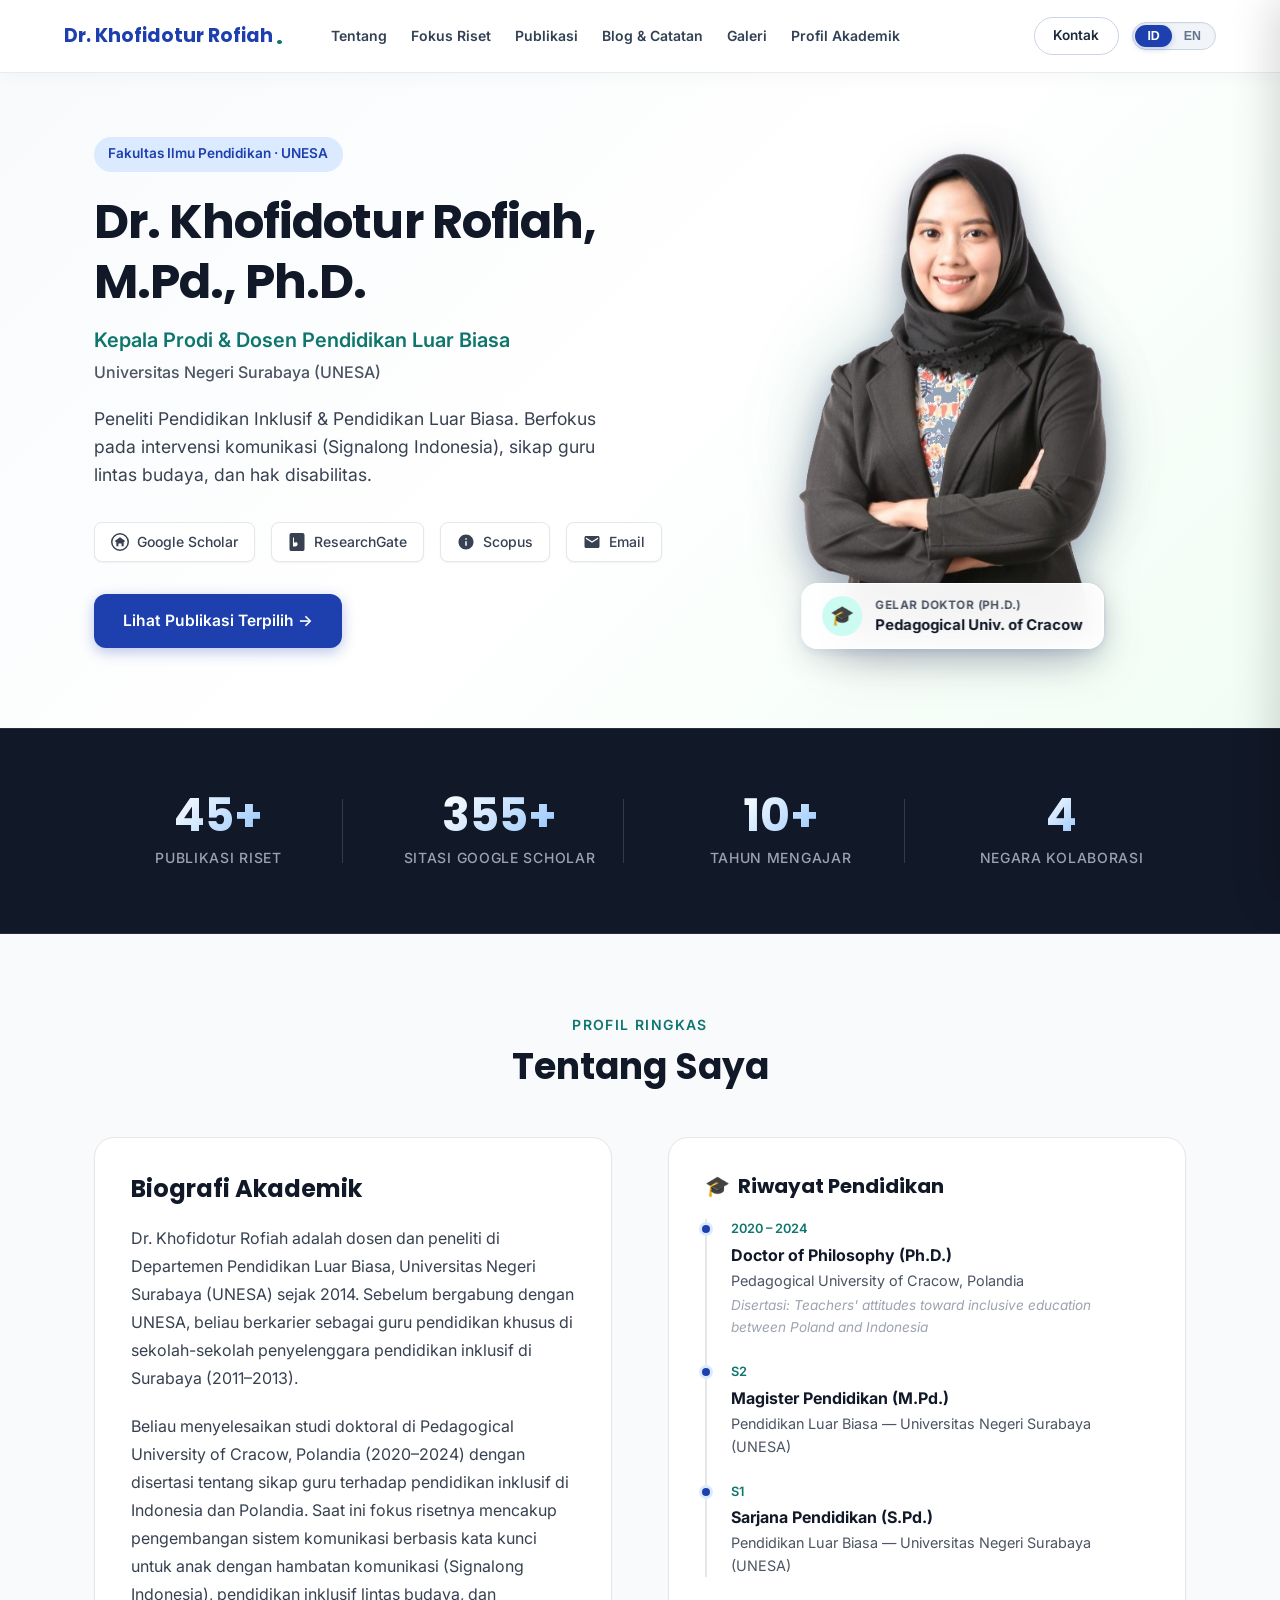
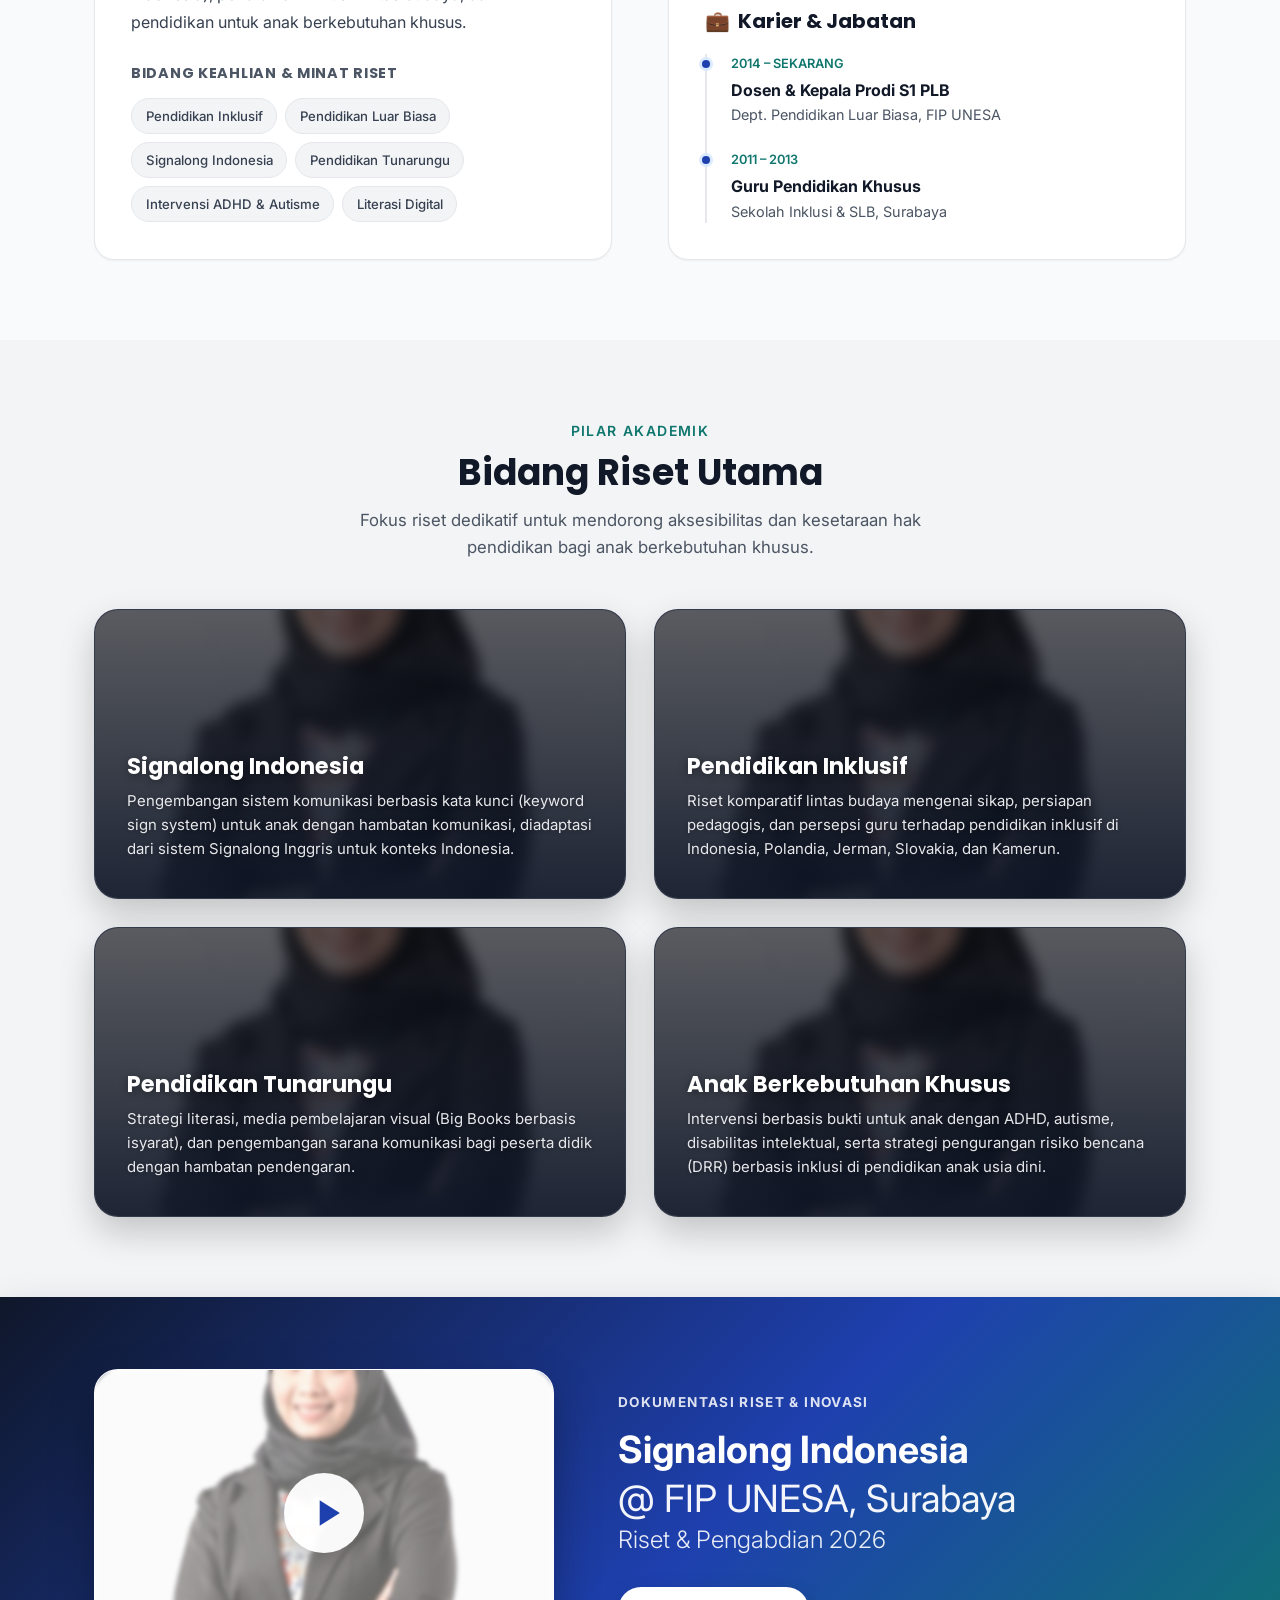
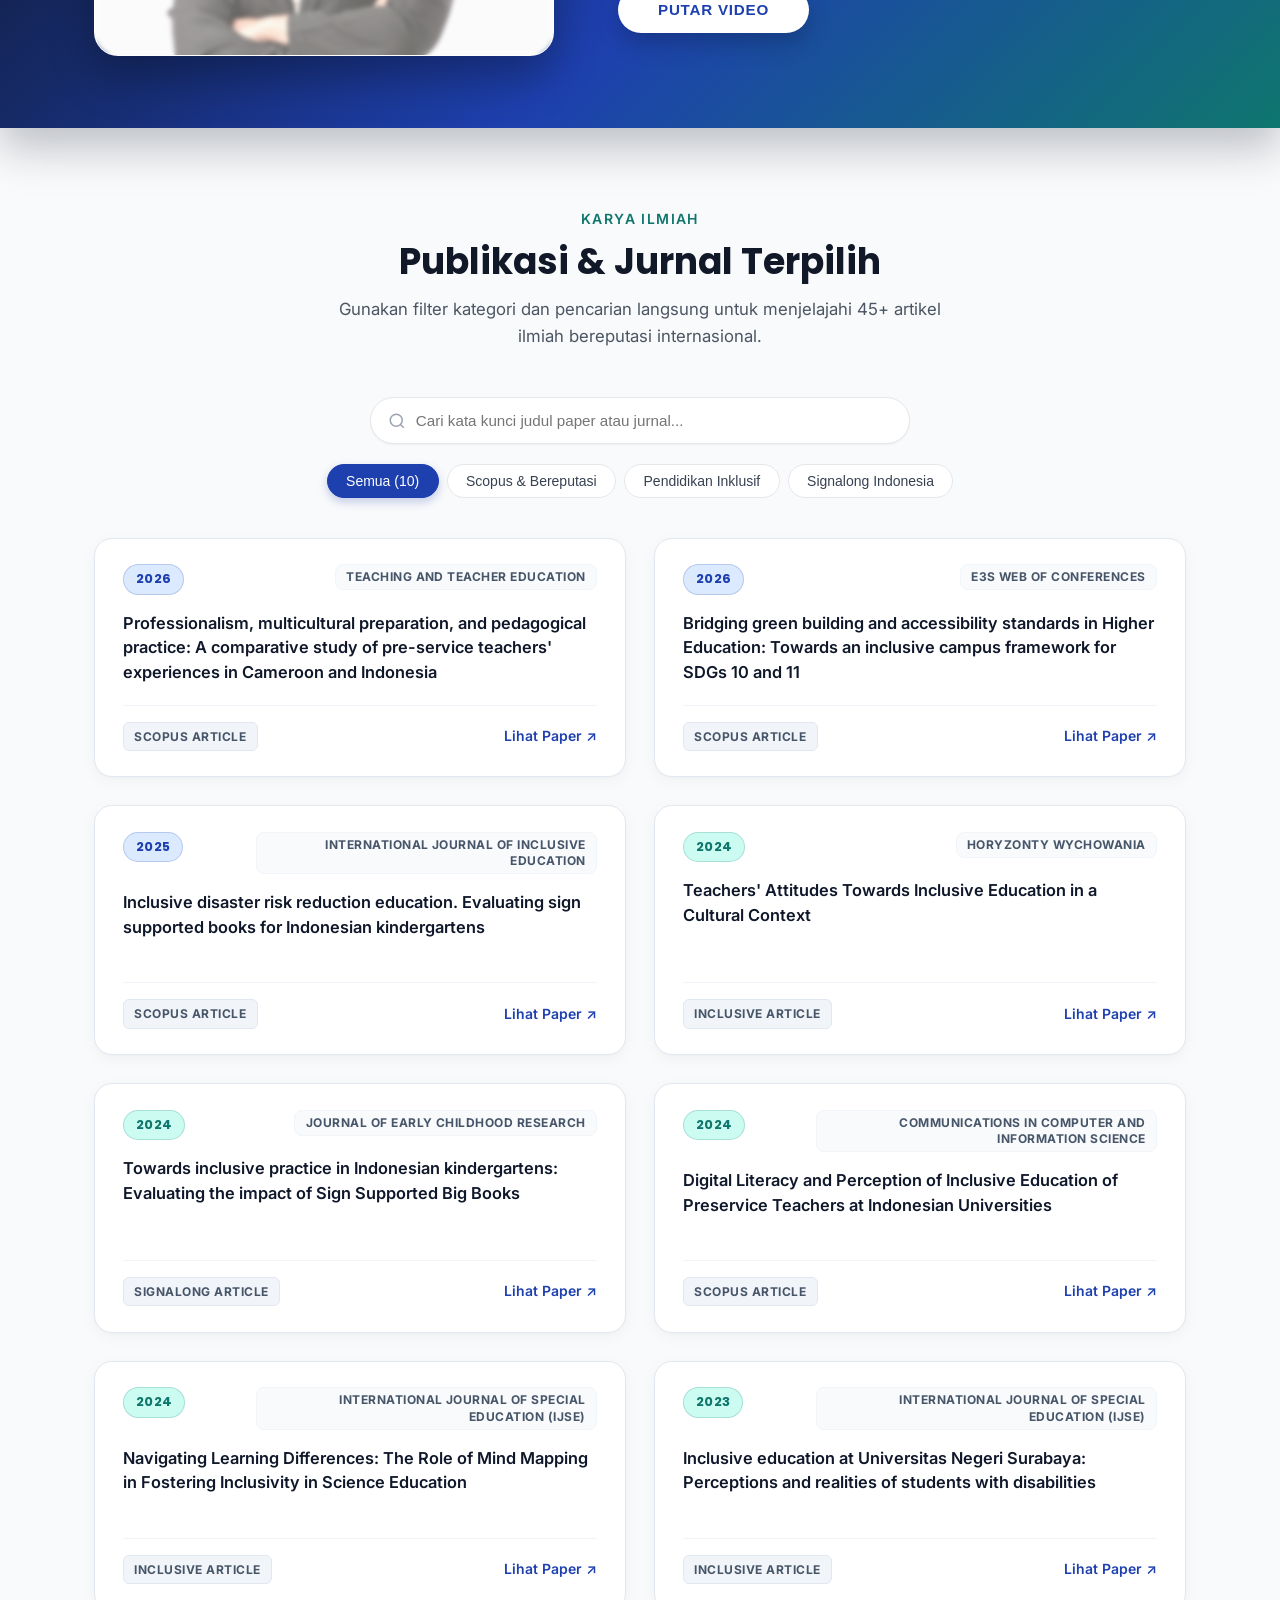
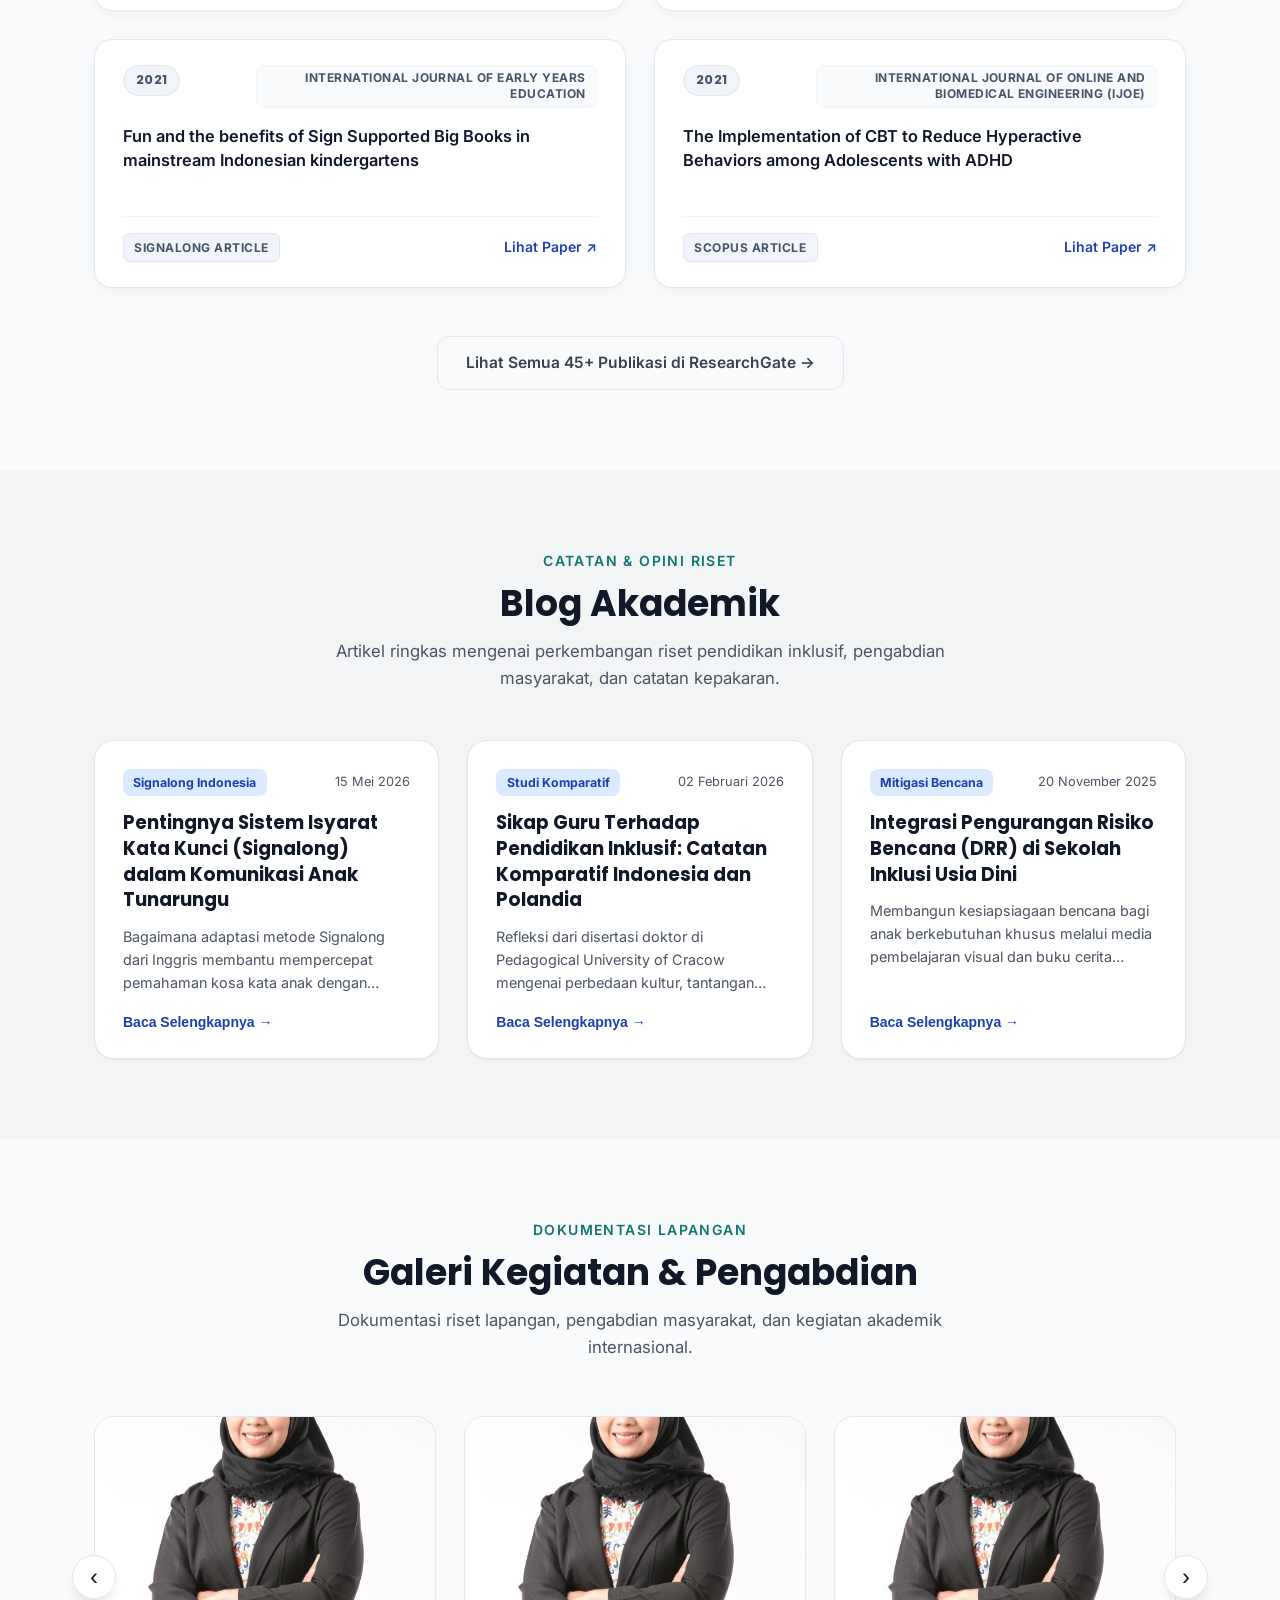
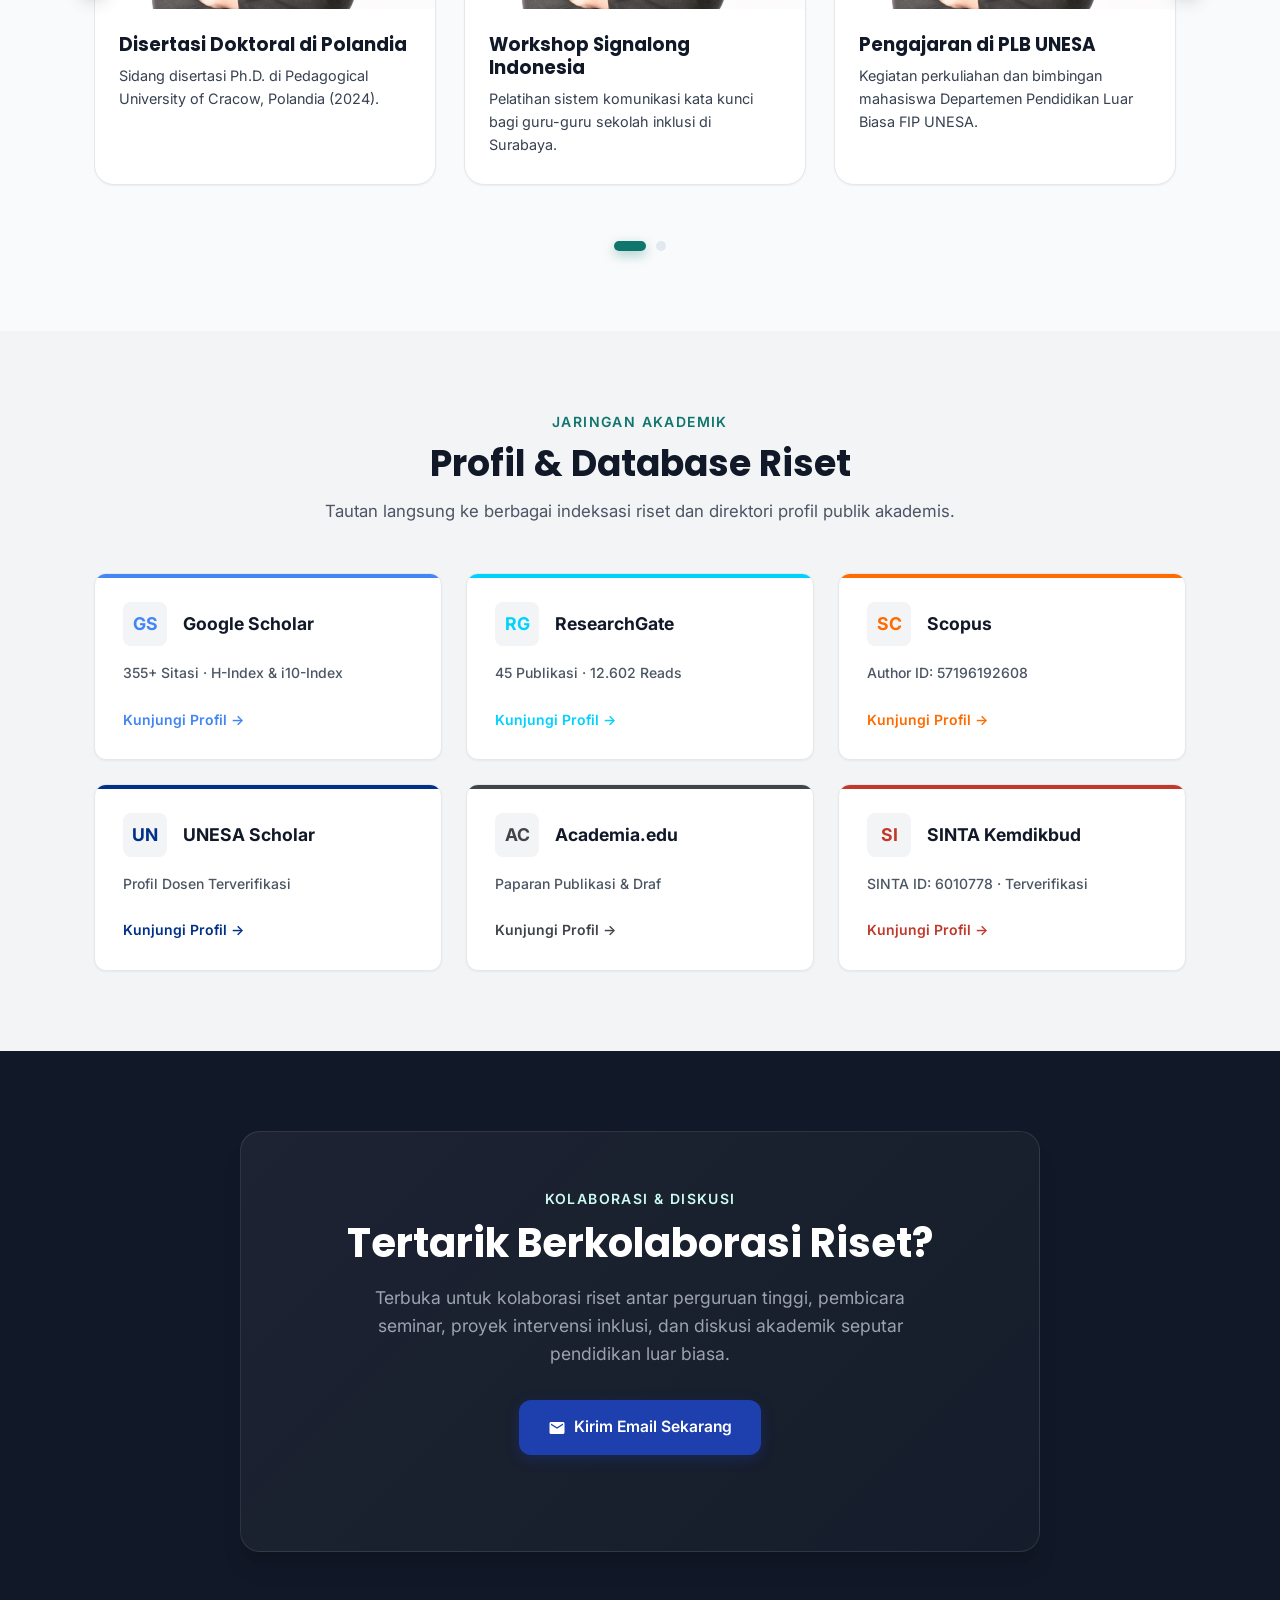
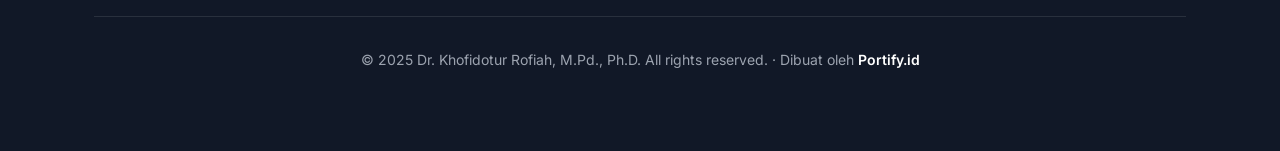
==== index.html @ f5731783 "feat: complete academic portfolio with PIN-protected Admin CMS, XSS security hardening, bilingual en" ====
<!DOCTYPE html>
<html lang="id">
<head>
  <meta charset="UTF-8">
  <meta name="viewport" content="width=device-width, initial-scale=1.0">
  
  <!-- Primary Meta Tags -->
  <title>Khofidotur Rofiah, M.Pd., Ph.D. | Dosen PLB UNESA | Peneliti Pendidikan Inklusif</title>
  <meta name="title" content="Khofidotur Rofiah, M.Pd., Ph.D. | Dosen PLB UNESA | Peneliti Pendidikan Inklusif">
  <meta name="description" content="Portofolio akademik Dr. Khofidotur Rofiah, dosen Pendidikan Luar Biasa Universitas Negeri Surabaya. Peneliti pendidikan inklusif, Signalong Indonesia, dan pendidikan tunarungu. 45 publikasi internasional, 355+ sitasi.">
  <meta name="keywords" content="Khofidotur Rofiah, PLB UNESA, pendidikan inklusif, Signalong Indonesia, tunarungu, special education Indonesia, UNESA, FIP">
  <meta name="author" content="Khofidotur Rofiah">
  <meta name="robots" content="index, follow">

  <!-- Open Graph / Facebook / LinkedIn -->
  <meta property="og:type" content="profile">
  <meta property="og:title" content="Dr. Khofidotur Rofiah — Peneliti Pendidikan Inklusif UNESA">
  <meta property="og:description" content="45 publikasi internasional, 355+ sitasi. Dosen PLB FIP Universitas Negeri Surabaya.">
  <meta property="og:image" content="assets/foto-profil-nobg.png">

  <!-- Canonical URL -->
  <link rel="canonical" href="https://khofidotur-rofiah.vercel.app">

  <!-- Google Search Console Verification -->
  <meta name="google-site-verification" content="VERIFICATION_CODE_SEARCH_CONSOLE" />

  <!-- Google Analytics (GA4) — Isi Measurement ID GA4 Anda di sini saat deploy -->
  <!-- <script async src="https://www.googletagmanager.com/gtag/js?id=G-XXXXXXXXXX"></script> -->

  <!-- Schema.org Structured Data (JSON-LD) - Paket Pro SEO -->
  <script type="application/ld+json">
  {
    "@context": "https://schema.org",
    "@type": "Person",
    "name": "Dr. Khofidotur Rofiah, M.Pd., Ph.D.",
    "jobTitle": "Kepala Program Studi & Dosen Pendidikan Luar Biasa",
    "worksFor": {
      "@type": "EducationalOrganization",
      "name": "Universitas Negeri Surabaya",
      "alternateName": "UNESA"
    },
    "almaMater": [
      {
        "@type": "EducationalOrganization",
        "name": "Pedagogical University of Cracow"
      },
      {
        "@type": "EducationalOrganization",
        "name": "Universitas Negeri Surabaya"
      }
    ],
    "sameAs": [
      "https://scholar.google.com/citations?user=hOzHm2EAAAAJ",
      "https://www.researchgate.net/profile/Khofidotur-Rofiah",
      "https://www.scopus.com/authid/detail.uri?authorId=57196192608"
    ]
  }
  </script>

  <!-- Google Fonts (Poppins for Headings, Inter for Body) -->
  <link rel="preconnect" href="https://fonts.googleapis.com">
  <link rel="preconnect" href="https://fonts.gstatic.com" crossorigin>
  <link href="https://fonts.googleapis.com/css2?family=Inter:wght@400;500;600;700&family=Poppins:wght@600;700;800&display=swap" rel="stylesheet">

  <!-- Main Stylesheet -->
  <link rel="stylesheet" href="style.css?v=3">
</head>
<body>

  <!-- Navigation Bar -->

  <header class="header-nav">
    <div class="container nav-container">
      <a href="#hero" class="nav-logo">
        Dr. Khofidotur Rofiah <span>.</span>
      </a>
      <ul class="nav-menu">
        <li><a href="#about" class="nav-link" data-i18n="nav_about">Tentang</a></li>
        <li><a href="#research" class="nav-link" data-i18n="nav_research">Fokus Riset</a></li>
        <li><a href="#publications" class="nav-link" data-i18n="nav_pubs">Publikasi</a></li>
        <li><a href="#blog" class="nav-link" data-i18n="nav_blog">Blog &amp; Catatan</a></li>
        <li><a href="#gallery" class="nav-link" data-i18n="nav_gallery">Galeri</a></li>
        <li><a href="#profiles" class="nav-link" data-i18n="nav_profiles">Profil Akademik</a></li>
      </ul>
      <div class="nav-right-actions">
        <a href="#contact" class="btn btn-outline nav-contact-btn" data-i18n="nav_contact">Kontak</a>
        <div class="lang-switcher-pill">
          <button class="lang-btn active" data-lang="id">ID</button>
          <button class="lang-btn" data-lang="en">EN</button>
        </div>
        <!-- Hamburger Menu Button (Mobile Only) -->
        <button id="hamburger-btn" class="hamburger-btn" aria-label="Buka Menu" aria-expanded="false">
          <span></span>
          <span></span>
          <span></span>
        </button>
      </div>
    </div>
  </header>

  <!-- Mobile Drawer Overlay -->
  <div id="mobile-overlay" class="mobile-overlay"></div>

  <!-- Mobile Navigation Drawer -->
  <nav id="mobile-drawer" class="mobile-drawer" aria-hidden="true">
    <div class="drawer-header">
      <span class="drawer-logo">Dr. Khofidotur Rofiah <span>.</span></span>
      <button id="drawer-close" class="drawer-close" aria-label="Tutup Menu">✕</button>
    </div>
    <div class="lang-switcher-pill" style="margin: 0 1.5rem 1.5rem;">
      <button class="lang-btn active" data-lang="id">ID</button>
      <button class="lang-btn" data-lang="en">EN</button>
    </div>
    <ul class="drawer-nav">
      <li><a href="#about" class="drawer-link" data-i18n="nav_about">Tentang</a></li>
      <li><a href="#research" class="drawer-link" data-i18n="nav_research">Fokus Riset</a></li>
      <li><a href="#publications" class="drawer-link" data-i18n="nav_pubs">Publikasi</a></li>
      <li><a href="#blog" class="drawer-link" data-i18n="nav_blog">Blog &amp; Catatan</a></li>
      <li><a href="#gallery" class="drawer-link" data-i18n="nav_gallery">Galeri</a></li>
      <li><a href="#profiles" class="drawer-link" data-i18n="nav_profiles">Profil Akademik</a></li>
      <li><a href="#contact" class="drawer-link drawer-contact" data-i18n="nav_contact">Kontak</a></li>
    </ul>
  </nav>

  <!-- Hero Section -->
  <section id="hero" class="hero-section">
    <div class="container">
      <div class="hero-grid">
        <div class="hero-content">
          <div class="hero-badge" data-i18n="hero_badge">
            <svg width="14" height="14" viewBox="0 0 24 24" fill="none" stroke="currentColor" stroke-width="2"><path d="M22 10v6M2 10l10-5 10 5-10 5z"/><path d="M6 12v5c3 3 9 3 12 0v-5"/></svg>
            Fakultas Ilmu Pendidikan · UNESA
          </div>
          <h1 class="hero-title">Khofidotur Rofiah, M.Pd., Ph.D.</h1>
          <p class="hero-subtitle" data-i18n="hero_subtitle">Kepala Prodi &amp; Dosen Pendidikan Luar Biasa</p>
          <p class="hero-institution">Universitas Negeri Surabaya (UNESA)</p>
          <p class="hero-tagline" data-i18n="hero_tagline">
            Peneliti Pendidikan Inklusif &amp; Pendidikan Luar Biasa. Berfokus pada intervensi komunikasi (Signalong Indonesia), sikap guru lintas budaya, dan hak disabilitas.
          </p>

          <div class="hero-socials">
            <a href="https://scholar.google.com/citations?user=hOzHm2EAAAAJ" target="_blank" rel="noopener noreferrer" class="social-btn" title="Google Scholar">
              <svg viewBox="0 0 24 24"><path d="M12 24a12 12 0 1 1 12-12 12.013 12.013 0 0 1-12 12zm0-22a10 10 0 1 0 10 10A10.011 10.011 0 0 0 12 2z"/><path d="M12 5.5l7 5.25-2.1 1.575V17.5h-2.8v-3.5H9.9v3.5H7.1v-5.175L5 10.75z"/></svg>
              Google Scholar
            </a>
            <a href="https://www.researchgate.net/profile/Khofidotur-Rofiah" target="_blank" rel="noopener noreferrer" class="social-btn" title="ResearchGate">
              <svg viewBox="0 0 24 24"><path d="M19.54 0c1.356 0 2.46 1.104 2.46 2.472v19.056c0 1.368-1.104 2.472-2.46 2.472H4.46C3.104 24 2 22.896 2 21.528V2.472C2 1.104 3.104 0 4.46 0h15.08zM9.543 6.026h-2.9v11.948h2.9c1.943 0 3.324-1.282 3.324-3.18 0-1.898-1.38-3.18-3.324-3.18H7.957V6.026zm0 4.148c.677 0 1.157.48 1.157 1.258 0 .778-.48 1.258-1.157 1.258H7.957v-2.516h1.586z"/></svg>
              ResearchGate
            </a>
            <a href="https://www.scopus.com/authid/detail.uri?authorId=57196192608" target="_blank" rel="noopener noreferrer" class="social-btn" title="Scopus ID">
              <svg viewBox="0 0 24 24"><path d="M12 2C6.48 2 2 6.48 2 12s4.48 10 10 10 10-4.48 10-10S17.52 2 12 2zm1 15h-2v-6h2v6zm0-8h-2V7h2v2z"/></svg>
              Scopus
            </a>
            <a href="mailto:khofidoturrofiah@unesa.ac.id" class="social-btn" title="Email Kontak">
              <svg viewBox="0 0 24 24"><path d="M20 4H4c-1.1 0-1.99.9-1.99 2L2 18c0 1.1.9 2 2 2h16c1.1 0 2-.9 2-2V6c0-1.1-.9-2-2-2zm0 4l-8 5-8-5V6l8 5 8-5v2z"/></svg>
              Email
            </a>
          </div>

          <a href="#publications" class="btn btn-primary" data-i18n="hero_btn_pub">
            Lihat Publikasi Terpilih →
          </a>
        </div>

        <div class="hero-image-wrapper">
          <div class="hero-image-card">
            <img src="assets/foto-profil-nobg.png?v=3" alt="Foto Dr. Khofidotur Rofiah" onerror="this.onerror=null; this.src='assets/foto-profil.jpg';">
            <div class="avatar-fallback" style="display: none;">
              KR
              <span>Dr. Khofidotur Rofiah</span>
            </div>
          </div>
          
          <div class="hero-doctor-badge">
            <div class="doctor-badge-icon">🎓</div>
            <div class="doctor-badge-text">
              <p>Gelar Doktor (Ph.D.)</p>
              <h4>Pedagogical Univ. of Cracow</h4>
            </div>
          </div>
        </div>
      </div>
    </div>
  </section>

  <!-- Stats Section (Dark Theme with Animated Count-Up Counter) -->
  <section id="stats" class="stats-section">
    <div class="container">
      <div class="stats-grid">
        <div class="stat-item" data-count="45">
          <div class="stat-number" data-target="45+">0+</div>
          <div class="stat-label" data-i18n="stat_pubs">Publikasi Riset</div>
        </div>
        <div class="stat-item" data-count="355">
          <div class="stat-number" data-target="355+">0+</div>
          <div class="stat-label" data-i18n="stat_citations">Sitasi Google Scholar</div>
        </div>
        <div class="stat-item" data-count="10">
          <div class="stat-number" data-target="10+">0+</div>
          <div class="stat-label" data-i18n="stat_years">Tahun Mengajar</div>
        </div>
        <div class="stat-item" data-count="4">
          <div class="stat-number" data-target="4">0</div>
          <div class="stat-label" data-i18n="stat_countries">Negara Kolaborasi</div>
        </div>
      </div>
    </div>
  </section>

  <!-- About Section -->
  <section id="about" class="section-pad about-section">
    <div class="container">
      <div class="section-header">
        <span class="section-subtitle">Profil Ringkas</span>
        <h2 class="section-title">Tentang Saya</h2>
      </div>

      <div class="about-grid">
        <div class="bio-card">
          <h3>Biografi Akademik</h3>
          <p class="bio-text">
            Dr. Khofidotur Rofiah adalah dosen dan peneliti di Departemen Pendidikan Luar Biasa, Universitas Negeri Surabaya (UNESA) sejak 2014. Sebelum bergabung dengan UNESA, beliau berkarier sebagai guru pendidikan khusus di sekolah-sekolah penyelenggara pendidikan inklusif di Surabaya (2011–2013).
          </p>
          <p class="bio-text">
            Beliau menyelesaikan studi doktoral di Pedagogical University of Cracow, Polandia (2020–2024) dengan disertasi tentang sikap guru terhadap pendidikan inklusif di Indonesia dan Polandia. Saat ini fokus risetnya mencakup pengembangan sistem komunikasi berbasis kata kunci untuk anak dengan hambatan komunikasi (Signalong Indonesia), pendidikan inklusif lintas budaya, dan pendidikan untuk anak berkebutuhan khusus.
          </p>

          <h4 class="skills-heading">Bidang Keahlian &amp; Minat Riset</h4>
          <div class="skills-wrapper">
            <span class="skill-chip">Pendidikan Inklusif</span>
            <span class="skill-chip">Pendidikan Luar Biasa</span>
            <span class="skill-chip">Signalong Indonesia</span>
            <span class="skill-chip">Pendidikan Tunarungu</span>
            <span class="skill-chip">Intervensi ADHD &amp; Autisme</span>
            <span class="skill-chip">Literasi Digital</span>
          </div>
        </div>

        <div class="timeline-card">
          <!-- Riwayat Pendidikan -->
          <div class="timeline-group">
            <h3 class="timeline-group-title">
              <span>🎓</span> Riwayat Pendidikan
            </h3>
            <div class="timeline-list">
              <div class="timeline-item">
                <div class="timeline-period">2020 – 2024</div>
                <div class="timeline-degree">Doctor of Philosophy (Ph.D.)</div>
                <div class="timeline-institution">Pedagogical University of Cracow, Polandia</div>
                <div class="timeline-detail">Disertasi: Teachers' attitudes toward inclusive education between Poland and Indonesia</div>
              </div>
              <div class="timeline-item">
                <div class="timeline-period">S2</div>
                <div class="timeline-degree">Magister Pendidikan (M.Pd.)</div>
                <div class="timeline-institution">Pendidikan Luar Biasa — Universitas Negeri Surabaya (UNESA)</div>
              </div>
              <div class="timeline-item">
                <div class="timeline-period">S1</div>
                <div class="timeline-degree">Sarjana Pendidikan (S.Pd.)</div>
                <div class="timeline-institution">Pendidikan Luar Biasa — Universitas Negeri Surabaya (UNESA)</div>
              </div>
            </div>
          </div>

          <!-- Riwayat Karier -->
          <div class="timeline-group" style="margin-top: 2rem;">
            <h3 class="timeline-group-title">
              <span>💼</span> Karier &amp; Jabatan
            </h3>
            <div class="timeline-list">
              <div class="timeline-item">
                <div class="timeline-period">2014 – Sekarang</div>
                <div class="timeline-degree">Dosen &amp; Kepala Prodi S1 PLB</div>
                <div class="timeline-institution">Dept. Pendidikan Luar Biasa, FIP UNESA</div>
              </div>
              <div class="timeline-item">
                <div class="timeline-period">2011 – 2013</div>
                <div class="timeline-degree">Guru Pendidikan Khusus</div>
                <div class="timeline-institution">Sekolah Inklusi &amp; SLB, Surabaya</div>
              </div>
            </div>
          </div>

        </div>
      </div>
    </div>
  </section>

  <!-- Research Focus Section -->
  <section id="research" class="section-pad bg-light" style="background-color: var(--bg-alt);">
    <div class="container">
      <div class="section-header">
        <span class="section-subtitle" data-i18n="research_subtitle">Pilar Akademik</span>
        <h2 class="section-title" data-i18n="research_title">Bidang Riset Utama</h2>
        <p class="section-desc">Fokus riset dedikatif untuk mendorong aksesibilitas dan kesetaraan hak pendidikan bagi anak berkebutuhan khusus.</p>
      </div>

      <div class="research-grid" id="research-cards-container">
        <!-- Card 1 -->
        <div class="research-card">
          <img src="assets/foto-profil.jpg" alt="Signalong Indonesia" class="research-bg-img">
          <div class="research-bg-overlay"></div>
          <div class="research-card-content">
            <h3 class="research-title">Signalong Indonesia</h3>
            <p class="research-desc">
              Pengembangan sistem komunikasi berbasis kata kunci (keyword sign system) untuk anak dengan hambatan komunikasi, diadaptasi dari sistem Signalong Inggris untuk konteks Indonesia.
            </p>
          </div>
        </div>

        <!-- Card 2 -->
        <div class="research-card">
          <img src="assets/foto-profil.jpg" alt="Pendidikan Inklusif" class="research-bg-img">
          <div class="research-bg-overlay"></div>
          <div class="research-card-content">
            <h3 class="research-title">Pendidikan Inklusif</h3>
            <p class="research-desc">
              Riset komparatif lintas budaya mengenai sikap, persiapan pedagogis, dan persepsi guru terhadap pendidikan inklusif di Indonesia, Polandia, Jerman, Slovakia, dan Kamerun.
            </p>
          </div>
        </div>

        <!-- Card 3 -->
        <div class="research-card">
          <img src="assets/foto-profil.jpg" alt="Pendidikan Tunarungu" class="research-bg-img">
          <div class="research-bg-overlay"></div>
          <div class="research-card-content">
            <h3 class="research-title">Pendidikan Tunarungu</h3>
            <p class="research-desc">
              Strategi literasi, media pembelajaran visual (Big Books berbasis isyarat), dan pengembangan sarana komunikasi bagi peserta didik dengan hambatan pendengaran.
            </p>
          </div>
        </div>

        <!-- Card 4 -->
        <div class="research-card">
          <img src="assets/foto-profil.jpg" alt="Anak Berkebutuhan Khusus" class="research-bg-img">
          <div class="research-bg-overlay"></div>
          <div class="research-card-content">
            <h3 class="research-title">Anak Berkebutuhan Khusus</h3>
            <p class="research-desc">
              Intervensi berbasis bukti untuk anak dengan ADHD, autisme, disabilitas intelektual, serta strategi pengurangan risiko bencana (DRR) berbasis inklusi di pendidikan anak usia dini.
            </p>
          </div>
        </div>
      </div>
    </div>
  </section>

  <!-- Full-Page Flexible Video Showcase Section (Theme Matched) -->
  <section id="video-showcase" class="full-video-section">
    <div class="container full-video-container">
      <div class="full-video-grid">
        <!-- Left Video Thumbnail with Play Button -->
        <div class="full-video-thumb-box" id="video-play-trigger">
          <img src="assets/foto-profil.jpg" alt="Dokumentasi Signalong UNESA" class="full-thumb-img">
          <div class="full-thumb-overlay"></div>
          <div class="full-play-triangle">
            <svg width="44" height="44" viewBox="0 0 24 24" fill="#1e40af"><path d="M8 5v14l11-7z"/></svg>
          </div>
        </div>

        <!-- Right Content Text -->
        <div class="full-video-content">
          <p class="full-video-tag">DOKUMENTASI RISET &amp; INOVASI</p>
          <h2 class="full-video-title">
            Signalong Indonesia<br>
            <span>@ FIP UNESA, Surabaya</span><br>
            <small>Riset &amp; Pengabdian 2026</small>
          </h2>
          <button class="full-video-btn" id="video-btn-trigger">PUTAR VIDEO</button>
        </div>
      </div>
    </div>
  </section>

  <!-- Publications Section (Advanced Filter & Live Search - Paket Pro) -->
  <section id="publications" class="section-pad">
    <div class="container">
      <div class="section-header">
        <span class="section-subtitle">Karya Ilmiah</span>
        <h2 class="section-title">Publikasi &amp; Jurnal Terpilih</h2>
        <p class="section-desc">Gunakan filter kategori dan pencarian langsung untuk menjelajahi 45+ artikel ilmiah bereputasi internasional.</p>
      </div>

      <!-- Pro Feature: Live Search & Category Filter Pills -->
      <div class="pro-filter-container">
        <div class="search-box-wrapper">
          <svg width="18" height="18" viewBox="0 0 24 24" fill="none" stroke="currentColor" stroke-width="2"><circle cx="11" cy="11" r="8"/><path d="m21 21-4.35-4.35"/></svg>
          <input type="text" id="pub-search-input" class="search-input" placeholder="Cari kata kunci judul paper atau jurnal...">
        </div>

        <div class="filter-pills-wrapper">
          <button class="filter-btn active" data-filter="all">Semua (10)</button>
          <button class="filter-btn" data-filter="scopus">Scopus &amp; Bereputasi</button>
          <button class="filter-btn" data-filter="inclusive">Pendidikan Inklusif</button>
          <button class="filter-btn" data-filter="signalong">Signalong Indonesia</button>
        </div>
      </div>

      <!-- Publications Dynamic & Prerendered Grid Container -->
      <div id="publications-grid-container" class="publications-grid">
        <!-- Pub 1 -->
        <div class="paper-card" data-type="scopus" data-title="professionalism multicultural preparation teaching teacher education">
          <div>
            <div class="paper-meta">
              <span class="year-badge era-latest">2026</span>
              <span class="journal-name">Teaching and Teacher Education</span>
            </div>
            <h3 class="paper-title">Professionalism, multicultural preparation, and pedagogical practice: A comparative study of pre-service teachers' experiences in Cameroon and Indonesia</h3>
          </div>
          <div class="paper-footer">
            <span style="font-size: 0.8rem; color: var(--ink-3);">International Journal (Scopus)</span>
            <a href="https://www.researchgate.net/publication/408442632" target="_blank" rel="noopener noreferrer" class="paper-link">Lihat Paper ↗</a>
          </div>
        </div>

        <!-- Pub 2 -->
        <div class="paper-card" data-type="scopus" data-title="bridging green building accessibility standards higher education sdgs">
          <div>
            <div class="paper-meta">
              <span class="year-badge era-latest">2026</span>
              <span class="journal-name">E3S Web of Conferences</span>
            </div>
            <h3 class="paper-title">Bridging green building and accessibility standards in Higher Education: Towards an inclusive campus framework for SDGs 10 and 11</h3>
          </div>
          <div class="paper-footer">
            <span style="font-size: 0.8rem; color: var(--ink-3);">Conference Proceeding (Scopus)</span>
            <a href="https://www.researchgate.net/publication/401553915" target="_blank" rel="noopener noreferrer" class="paper-link">Lihat Paper ↗</a>
          </div>
        </div>

        <!-- Pub 3 -->
        <div class="paper-card" data-type="scopus" data-title="inclusive disaster risk reduction education sign supported books kindergartens">
          <div>
            <div class="paper-meta">
              <span class="year-badge era-latest">2025</span>
              <span class="journal-name">Int. Journal of Inclusive Education</span>
            </div>
            <h3 class="paper-title">Inclusive disaster risk reduction education. Evaluating sign supported books for Indonesian kindergartens</h3>
          </div>
          <div class="paper-footer">
            <span style="font-size: 0.8rem; color: var(--ink-3);">Disaster &amp; PAUD (Scopus)</span>
            <a href="https://www.researchgate.net/publication/395740885" target="_blank" rel="noopener noreferrer" class="paper-link">Lihat Paper ↗</a>
          </div>
        </div>

        <!-- Pub 4 -->
        <div class="paper-card" data-type="inclusive" data-title="teachers attitudes towards inclusive education cultural context">
          <div>
            <div class="paper-meta">
              <span class="year-badge era-mid">2024</span>
              <span class="journal-name">Horyzonty Wychowania</span>
            </div>
            <h3 class="paper-title">Teachers' Attitudes Towards Inclusive Education in a Cultural Context</h3>
          </div>
          <div class="paper-footer">
            <span style="font-size: 0.8rem; color: var(--ink-3);">Cross-Cultural Study</span>
            <a href="https://www.researchgate.net/publication/387596619" target="_blank" rel="noopener noreferrer" class="paper-link">Lihat Paper ↗</a>
          </div>
        </div>

        <!-- Pub 5 -->
        <div class="paper-card" data-type="signalong" data-title="towards inclusive practice indonesian kindergartens sign supported big books">
          <div>
            <div class="paper-meta">
              <span class="year-badge era-mid">2024</span>
              <span class="journal-name">Journal of Early Childhood Research</span>
            </div>
            <h3 class="paper-title">Towards inclusive practice in Indonesian kindergartens: Evaluating the impact of Sign Supported Big Books</h3>
          </div>
          <div class="paper-footer">
            <span style="font-size: 0.8rem; color: var(--ink-3);">Signalong &amp; PAUD</span>
            <a href="https://www.researchgate.net/publication/372945670" target="_blank" rel="noopener noreferrer" class="paper-link">Lihat Paper ↗</a>
          </div>
        </div>

        <!-- Pub 6 -->
        <div class="paper-card" data-type="scopus" data-title="digital literacy perception inclusive education preservice teachers">
          <div>
            <div class="paper-meta">
              <span class="year-badge era-mid">2024</span>
              <span class="journal-name">Comm. in Comp. &amp; Info. Sci.</span>
            </div>
            <h3 class="paper-title">Digital Literacy and Perception of Inclusive Education of Preservice Teachers at Indonesian Universities</h3>
          </div>
          <div class="paper-footer">
            <span style="font-size: 0.8rem; color: var(--ink-3);">Digital Literacy (Scopus)</span>
            <a href="https://www.researchgate.net/publication/381847299" target="_blank" rel="noopener noreferrer" class="paper-link">Lihat Paper ↗</a>
          </div>
        </div>

        <!-- Pub 7 -->
        <div class="paper-card" data-type="inclusive" data-title="navigating learning differences mind mapping inclusivity science education">
          <div>
            <div class="paper-meta">
              <span class="year-badge era-mid">2024</span>
              <span class="journal-name">IJSE</span>
            </div>
            <h3 class="paper-title">Navigating Learning Differences: The Role of Mind Mapping in Fostering Inclusivity in Science Education</h3>
          </div>
          <div class="paper-footer">
            <span style="font-size: 0.8rem; color: var(--ink-3);">Special Education</span>
            <a href="https://www.researchgate.net/publication/386441549" target="_blank" rel="noopener noreferrer" class="paper-link">Lihat Paper ↗</a>
          </div>
        </div>

        <!-- Pub 8 -->
        <div class="paper-card" data-type="inclusive" data-title="inclusive education universitas negeri surabaya perceptions realities disabilities">
          <div>
            <div class="paper-meta">
              <span class="year-badge era-mid">2023</span>
              <span class="journal-name">IJSE</span>
            </div>
            <h3 class="paper-title">Inclusive education at Universitas Negeri Surabaya: Perceptions and realities of students with disabilities</h3>
          </div>
          <div class="paper-footer">
            <span style="font-size: 0.8rem; color: var(--ink-3);">Inclusive Campus</span>
            <a href="https://www.researchgate.net/publication/375064291" target="_blank" rel="noopener noreferrer" class="paper-link">Lihat Paper ↗</a>
          </div>
        </div>

        <!-- Pub 9 -->
        <div class="paper-card" data-type="signalong" data-title="fun benefits sign supported big books mainstream indonesian kindergartens">
          <div>
            <div class="paper-meta">
              <span class="year-badge era-older">2021</span>
              <span class="journal-name">Int. J. of Early Years Education</span>
            </div>
            <h3 class="paper-title">Fun and the benefits of Sign Supported Big Books in mainstream Indonesian kindergartens</h3>
          </div>
          <div class="paper-footer">
            <span style="font-size: 0.8rem; color: var(--ink-3);">Signalong Indonesia</span>
            <a href="https://www.researchgate.net/publication/353458464" target="_blank" rel="noopener noreferrer" class="paper-link">Lihat Paper ↗</a>
          </div>
        </div>

        <!-- Pub 10 -->
        <div class="paper-card" data-type="scopus" data-title="cbt reduce hyperactive behaviors adolescents adhd">
          <div>
            <div class="paper-meta">
              <span class="year-badge era-older">2021</span>
              <span class="journal-name">iJOE</span>
            </div>
            <h3 class="paper-title">The Implementation of CBT to Reduce Hyperactive Behaviors among Adolescents with ADHD</h3>
          </div>
          <div class="paper-footer">
            <span style="font-size: 0.8rem; color: var(--ink-3);">ADHD &amp; Therapy (Scopus)</span>
            <a href="https://www.researchgate.net/publication/356638654" target="_blank" rel="noopener noreferrer" class="paper-link">Lihat Paper ↗</a>
          </div>
        </div>
      </div>

      <div class="pub-cta-wrapper">
        <a href="https://www.researchgate.net/profile/Khofidotur-Rofiah" target="_blank" rel="noopener noreferrer" class="btn btn-outline">
          Lihat Semua 45+ Publikasi di ResearchGate →
        </a>
      </div>
    </div>
  </section>

  <!-- Blog & Catatan Akademik Section (Fitur Paket Pro) -->
  <section id="blog" class="section-pad bg-light" style="background-color: var(--bg-alt);">
    <div class="container">
      <div class="section-header">
        <span class="section-subtitle">Catatan &amp; Opini Riset</span>
        <h2 class="section-title">Blog Akademik</h2>
        <p class="section-desc">Artikel ringkas mengenai perkembangan riset pendidikan inklusif, pengabdian masyarakat, dan catatan kepakaran.</p>
      </div>

      <div id="blog-grid-container" class="blog-grid">
        <!-- Blog 1 -->
        <article class="blog-card">
          <div>
            <div class="blog-meta">
              <span class="badge">Signalong Indonesia</span>
              <span>15 Mei 2026</span>
            </div>
            <h3 class="blog-title">Pentingnya Sistem Isyarat Kata Kunci (Signalong) dalam Komunikasi Anak Tunarungu</h3>
            <p class="blog-summary">Bagaimana adaptasi metode Signalong dari Inggris membantu mempercepat pemahaman kosa kata anak dengan hambatan pendengaran dan komunikasi di TK inklusi Indonesia.</p>
          </div>
          <button class="blog-read-btn" data-id="post-1">Baca Selengkapnya →</button>
        </article>

        <!-- Blog 2 -->
        <article class="blog-card">
          <div>
            <div class="blog-meta">
              <span class="badge">Studi Komparatif</span>
              <span>02 Februari 2026</span>
            </div>
            <h3 class="blog-title">Sikap Guru Terhadap Pendidikan Inklusif: Catatan Komparatif Indonesia dan Polandia</h3>
            <p class="blog-summary">Refleksi dari disertasi doktor di Pedagogical University of Cracow mengenai perbedaan kultur, tantangan pedagogis, dan kesiapan fasilitas pendukung inklusi.</p>
          </div>
          <button class="blog-read-btn" data-id="post-2">Baca Selengkapnya →</button>
        </article>

        <!-- Blog 3 -->
        <article class="blog-card">
          <div>
            <div class="blog-meta">
              <span class="badge">Mitigasi Bencana</span>
              <span>20 November 2025</span>
            </div>
            <h3 class="blog-title">Integrasi Pengurangan Risiko Bencana (DRR) di Sekolah Inklusi Usia Dini</h3>
            <p class="blog-summary">Membangun kesiapsiagaan bencana bagi anak berkebutuhan khusus melalui media pembelajaran visual dan buku cerita berbasis isyarat.</p>
          </div>
          <button class="blog-read-btn" data-id="post-3">Baca Selengkapnya →</button>
        </article>
      </div>
    </div>
  </section>

  <!-- Galeri & Pengabdian Section (Fitur Slider Landscape - Paket Pro) -->
  <section id="gallery" class="section-pad">
    <div class="container">
      <div class="section-header">
        <span class="section-subtitle" data-i18n="gallery_subtitle">Dokumentasi Lapangan</span>
        <h2 class="section-title" data-i18n="gallery_title">Galeri Kegiatan &amp; Pengabdian</h2>
        <p class="section-desc">Dokumentasi riset lapangan, pengabdian masyarakat, dan kegiatan akademik internasional.</p>
      </div>

      <div class="gallery-slider-wrapper">
        <button class="gallery-arrow prev-arrow" id="gal-prev" aria-label="Sebelumnya">&lsaquo;</button>
        
        <div id="gallery-grid-container" class="gallery-slider">
          <!-- Item 1 -->
          <div class="gallery-card">
            <div class="gallery-img-wrapper">
              <img src="assets/foto-profil.jpg" alt="Disertasi Doktoral" class="gallery-card-img">
            </div>
            <div class="gallery-card-body">
              <h4>Disertasi Doktoral di Polandia</h4>
              <p>Sidang disertasi Ph.D. di Pedagogical University of Cracow, Polandia (2024).</p>
            </div>
          </div>

          <!-- Item 2 -->
          <div class="gallery-card">
            <div class="gallery-img-wrapper">
              <img src="assets/foto-profil.jpg" alt="Workshop Signalong" class="gallery-card-img">
            </div>
            <div class="gallery-card-body">
              <h4>Workshop Signalong Indonesia</h4>
              <p>Pelatihan sistem komunikasi kata kunci bagi guru-guru sekolah inklusi di Surabaya.</p>
            </div>
          </div>

          <!-- Item 3 -->
          <div class="gallery-card">
            <div class="gallery-img-wrapper">
              <img src="assets/foto-profil.jpg" alt="Pengajaran UNESA" class="gallery-card-img">
            </div>
            <div class="gallery-card-body">
              <h4>Pengajaran di PLB UNESA</h4>
              <p>Kegiatan perkuliahan dan bimbingan mahasiswa Departemen Pendidikan Luar Biasa FIP UNESA.</p>
            </div>
          </div>

          <!-- Item 4 -->
          <div class="gallery-card">
            <div class="gallery-img-wrapper">
              <img src="assets/foto-profil.jpg" alt="Konferensi Riset" class="gallery-card-img">
            </div>
            <div class="gallery-card-body">
              <h4>Konferensi &amp; Seminar Riset</h4>
              <p>Presentasi makalah ilmiah dalam seminar internasional pendidikan luar biasa.</p>
            </div>
          </div>
        </div>

        <button class="gallery-arrow next-arrow" id="gal-next" aria-label="Berikutnya">&rsaquo;</button>
      </div>

      <!-- Animated Pagination Dots -->
      <div class="gallery-dots-container" id="gallery-dots"></div>
    </div>
  </section>

  <!-- Academic Profiles Section -->
  <section id="profiles" class="section-pad" style="background-color: var(--bg-alt);">
    <div class="container">
      <div class="section-header">
        <span class="section-subtitle">Jaringan Akademik</span>
        <h2 class="section-title">Profil &amp; Database Riset</h2>
        <p class="section-desc">Tautan langsung ke berbagai indeksasi riset dan direktori profil publik akademis.</p>
      </div>

      <div class="profiles-grid">
        <!-- Google Scholar -->
        <div class="profile-card" style="--platform-color: #4285F4;">
          <div>
            <div class="profile-header">
              <div class="profile-icon-box">GS</div>
              <h3 class="profile-name">Google Scholar</h3>
            </div>
            <p class="profile-stat">355+ Sitasi · H-Index &amp; i10-Index</p>
          </div>
          <a href="https://scholar.google.com/citations?user=hOzHm2EAAAAJ" target="_blank" rel="noopener noreferrer" class="profile-btn">Kunjungi Profil →</a>
        </div>

        <!-- ResearchGate -->
        <div class="profile-card" style="--platform-color: #00D2FF;">
          <div>
            <div class="profile-header">
              <div class="profile-icon-box">RG</div>
              <h3 class="profile-name">ResearchGate</h3>
            </div>
            <p class="profile-stat">45 Publikasi · 12.602 Reads</p>
          </div>
          <a href="https://www.researchgate.net/profile/Khofidotur-Rofiah" target="_blank" rel="noopener noreferrer" class="profile-btn">Kunjungi Profil →</a>
        </div>

        <!-- Scopus -->
        <div class="profile-card" style="--platform-color: #FF6B00;">
          <div>
            <div class="profile-header">
              <div class="profile-icon-box">SC</div>
              <h3 class="profile-name">Scopus</h3>
            </div>
            <p class="profile-stat">Author ID: 57196192608</p>
          </div>
          <a href="https://www.scopus.com/authid/detail.uri?authorId=57196192608" target="_blank" rel="noopener noreferrer" class="profile-btn">Kunjungi Profil →</a>
        </div>

        <!-- UNESA Scholar -->
        <div class="profile-card" style="--platform-color: #003087;">
          <div>
            <div class="profile-header">
              <div class="profile-icon-box">UN</div>
              <h3 class="profile-name">UNESA Scholar</h3>
            </div>
            <p class="profile-stat">Profil Dosen Terverifikasi</p>
          </div>
          <a href="https://scholar.unesa.ac.id" target="_blank" rel="noopener noreferrer" class="profile-btn">Kunjungi Profil →</a>
        </div>

        <!-- Academia.edu -->
        <div class="profile-card" style="--platform-color: #41454A;">
          <div>
            <div class="profile-header">
              <div class="profile-icon-box">AC</div>
              <h3 class="profile-name">Academia.edu</h3>
            </div>
            <p class="profile-stat">Paparan Publikasi &amp; Draf</p>
          </div>
          <a href="https://pascaunesa.academia.edu/khofidoturrofiah" target="_blank" rel="noopener noreferrer" class="profile-btn">Kunjungi Profil →</a>
        </div>

        <!-- SINTA Kemdikbud -->
        <div class="profile-card" style="--platform-color: #C0392B;">
          <div>
            <div class="profile-header">
              <div class="profile-icon-box">SI</div>
              <h3 class="profile-name">SINTA Kemdikbud</h3>
            </div>
            <p class="profile-stat">SINTA ID: 6010778 · Terverifikasi</p>
          </div>
          <a href="https://sinta.kemdikbud.go.id/authors/profile/6010778" target="_blank" rel="noopener noreferrer" class="profile-btn">Kunjungi Profil →</a>
        </div>
      </div>
    </div>
  </section>

  <!-- Contact Section & Footer -->
  <footer id="contact" class="contact-section">
    <div class="container">
      <div class="contact-box">
        <span class="section-subtitle">Kolaborasi &amp; Diskusi</span>
        <h2>Tertarik Berkolaborasi Riset?</h2>
        <p>
          Terbuka untuk kolaborasi riset antar perguruan tinggi, pembicara seminar, proyek intervensi inklusi, dan diskusi akademik seputar pendidikan luar biasa.
        </p>

        <div class="contact-actions">
          <a href="mailto:khofidoturrofiah@unesa.ac.id" class="btn btn-primary">
            <svg width="18" height="18" viewBox="0 0 24 24" fill="currentColor"><path d="M20 4H4c-1.1 0-1.99.9-1.99 2L2 18c0 1.1.9 2 2 2h16c1.1 0 2-.9 2-2V6c0-1.1-.9-2-2-2zm0 4l-8 5-8-5V6l8 5 8-5v2z"/></svg>
            Kirim Email Sekarang
          </a>
        </div>


      </div>

      <div class="site-footer">
        <p>&copy; 2025 Dr. Khofidotur Rofiah, M.Pd., Ph.D. <span data-i18n="footer_copy">All rights reserved.</span> · Dibuat oleh <a href="https://portify-sepia.vercel.app/" target="_blank" rel="noopener noreferrer">Portify.id</a></p>
      </div>
    </div>
  </footer>

  <!-- Blog Article Modal Reader (Fitur Paket Pro) -->
  <div id="blog-modal" class="modal-overlay" style="display: none;">
    <div class="modal-content">
      <button id="modal-close-btn" class="modal-close" title="Tutup">&times;</button>
      <div class="modal-header-meta">
        <span id="modal-category" class="badge">Kategori</span>
        <span id="modal-date" style="font-size: 0.85rem; color: var(--ink-3);">Tanggal</span>
      </div>
      <h2 id="modal-title" style="margin: 1rem 0; font-size: 1.75rem;">Judul Artikel</h2>
      <div id="modal-body" class="modal-body-text">
        <!-- Full content rendered by script.js -->
      </div>
    </div>
  </div>

  <!-- Video Modal Player (Desain Apple Startup) -->
  <div id="video-modal" class="modal-overlay" style="display: none;">
    <div class="modal-content apple-video-modal-content">
      <button id="video-modal-close" class="modal-close" title="Tutup">&times;</button>
      <div class="video-iframe-container">
        <iframe id="youtube-iframe" src="" title="YouTube Video Player" frameborder="0" allow="accelerometer; autoplay; clipboard-write; encrypted-media; gyroscope; picture-in-picture" allowfullscreen></iframe>
      </div>
    </div>
  </div>

  <!-- Main JavaScript File -->
  <script src="script.js?v=3"></script>
</body>
</html>
---- style.css ----
/* ==========================================
   Design Tokens & CSS Variables
   ========================================== */
:root {
  --primary: #1e40af;
  --primary-hover: #1d4ed8;
  --primary-lt: #dbeafe;
  --accent: #0f766e;
  --accent-hover: #115e59;
  --accent-lt: #ccfbf1;
  --ink: #111827;
  --ink-2: #374151;
  --ink-3: #4b5563;
  --ink-muted: #9ca3af;
  --bg: #f9fafb;
  --bg-card: #ffffff;
  --bg-alt: #f3f4f6;
  --border: #e5e7eb;
  --border-focus: #93c5fd;
  
  --radius-sm: 8px;
  --radius: 12px;
  --radius-lg: 20px;
  --radius-full: 9999px;
  
  --shadow-sm: 0 1px 2px 0 rgba(0, 0, 0, 0.05);
  --shadow: 0 4px 6px -1px rgba(0, 0, 0, 0.07), 0 2px 4px -1px rgba(0, 0, 0, 0.04);
  --shadow-md: 0 10px 15px -3px rgba(0, 0, 0, 0.08), 0 4px 6px -2px rgba(0, 0, 0, 0.03);
  --shadow-lg: 0 20px 25px -5px rgba(0, 0, 0, 0.1), 0 10px 10px -5px rgba(0, 0, 0, 0.04);
  
  --font-display: 'Poppins', system-ui, -apple-system, sans-serif;
  --font-body: 'Inter', system-ui, -apple-system, sans-serif;
  
  --transition: all 0.3s cubic-bezier(0.4, 0, 0.2, 1);
}

/* ==========================================
   Reset & Base Styles
   ========================================== */
*, *::before, *::after {
  box-sizing: border-box;
  margin: 0;
  padding: 0;
}

html {
  scroll-behavior: smooth;
  font-size: 16px;
}

body {
  font-family: var(--font-body);
  background-color: var(--bg);
  color: var(--ink-2);
  line-height: 1.6;
  -webkit-font-smoothing: antialiased;
  -moz-osx-font-smoothing: grayscale;
  overflow-x: hidden;
}

h1, h2, h3, h4, h5, h6 {
  font-family: var(--font-display);
  color: var(--ink);
  line-height: 1.25;
  font-weight: 700;
}

a {
  color: inherit;
  text-decoration: none;
  transition: var(--transition);
}

img {
  max-width: 100%;
  height: auto;
  display: block;
}

/* ==========================================
   Layout & Utilities
   ========================================== */
.container {
  width: 100%;
  max-width: 1140px;
  margin: 0 auto;
  padding: 0 1.5rem;
}

.section-pad {
  padding: 5rem 0;
}

.section-header {
  margin-bottom: 3rem;
  text-align: center;
}

.section-subtitle {
  text-transform: uppercase;
  letter-spacing: 0.1em;
  font-size: 0.875rem;
  font-weight: 600;
  color: var(--accent);
  margin-bottom: 0.5rem;
  display: block;
}

.section-title {
  font-size: 2.25rem;
  color: var(--ink);
}

.section-desc {
  color: var(--ink-3);
  margin-top: 0.75rem;
  font-size: 1.05rem;
  max-width: 640px;
  margin-left: auto;
  margin-right: auto;
}

.btn {
  display: inline-flex;
  align-items: center;
  justify-content: center;
  gap: 0.5rem;
  padding: 0.85rem 1.75rem;
  border-radius: var(--radius);
  font-weight: 600;
  font-size: 0.975rem;
  cursor: pointer;
  border: 1px solid transparent;
  transition: var(--transition);
}

.btn-primary {
  background-color: var(--primary);
  color: #ffffff;
  box-shadow: 0 4px 14px rgba(30, 64, 175, 0.3);
}

.btn-primary:hover {
  background-color: var(--primary-hover);
  transform: translateY(-2px);
  box-shadow: 0 6px 20px rgba(30, 64, 175, 0.4);
}

.btn-outline {
  background-color: transparent;
  border-color: var(--border);
  color: var(--ink-2);
}

.btn-outline:hover {
  border-color: var(--primary);
  color: var(--primary);
  background-color: var(--primary-lt);
}

.badge {
  display: inline-block;
  padding: 0.25rem 0.65rem;
  border-radius: var(--radius-sm);
  font-size: 0.775rem;
  font-weight: 700;
  background-color: var(--primary-lt);
  color: var(--primary);
}

/* ==========================================
   Navbar
   ========================================== */
/* ==========================================
   Navbar (High-End & Professional)
   ========================================== */
.header-nav {
  position: sticky;
  top: 0;
  z-index: 100;
  background-color: rgba(255, 255, 255, 0.92);
  backdrop-filter: blur(14px);
  -webkit-backdrop-filter: blur(14px);
  border-bottom: 1px solid rgba(226, 232, 240, 0.8);
  box-shadow: 0 4px 20px rgba(0, 0, 0, 0.03);
  transition: all 0.3s ease;
}

.nav-container {
  display: flex;
  align-items: center;
  justify-content: space-between;
  height: 4.5rem;
  max-width: 1200px;
  gap: 1.5rem;
}

.nav-logo {
  font-family: var(--font-display);
  font-size: 1.2rem;
  font-weight: 700;
  color: #1e40af;
  display: inline-flex;
  align-items: center;
  gap: 0.2rem;
  white-space: nowrap;
  flex-shrink: 0;
  margin-right: 1.5rem;
}

.nav-logo span {
  color: #0f766e;
  font-size: 1.4rem;
  line-height: 1;
}

.nav-menu {
  display: flex;
  align-items: center;
  gap: 1.5rem;
  list-style: none;
  margin: 0;
  padding: 0;
  flex-shrink: 1;
}

.nav-link {
  font-weight: 600;
  font-size: 0.875rem;
  color: #334155;
  white-space: nowrap;
  position: relative;
  padding: 0.4rem 0;
  transition: color 0.2s ease;
}

.nav-link::after {
  content: '';
  position: absolute;
  bottom: 0;
  left: 0;
  width: 0%;
  height: 2px;
  background: linear-gradient(90deg, #1e40af, #0f766e);
  border-radius: 2px;
  transition: width 0.25s ease;
}

.nav-link:hover {
  color: #1e40af;
}

.nav-link:hover::after {
  width: 100%;
}

/* ==========================================
   Hero Section
   ========================================== */
.hero-section {
  padding: 4rem 0 5rem;
  background: linear-gradient(135deg, #f8fafc 0%, #ffffff 50%, #f0fdf4 100%);
  position: relative;
  overflow: hidden;
}

.hero-grid {
  display: grid;
  grid-template-columns: 1.1fr 0.9fr;
  gap: 3.5rem;
  align-items: center;
}

.hero-content {
  display: flex;
  flex-direction: column;
  align-items: flex-start;
}

.hero-badge {
  display: inline-flex;
  align-items: center;
  gap: 0.5rem;
  padding: 0.4rem 0.9rem;
  background-color: var(--primary-lt);
  color: var(--primary);
  border-radius: var(--radius-full);
  font-size: 0.85rem;
  font-weight: 600;
  margin-bottom: 1.25rem;
}

.hero-title {
  font-size: 3rem;
  color: var(--ink);
  margin-bottom: 0.75rem;
  letter-spacing: -0.02em;
}

.hero-subtitle {
  font-size: 1.25rem;
  font-weight: 600;
  color: var(--accent);
  margin-bottom: 0.25rem;
}

.hero-institution {
  font-size: 1rem;
  color: var(--ink-3);
  font-weight: 500;
  margin-bottom: 1.25rem;
}

.hero-tagline {
  font-size: 1.1rem;
  color: var(--ink-2);
  line-height: 1.6;
  margin-bottom: 2rem;
  max-width: 540px;
}

.hero-socials {
  display: flex;
  align-items: center;
  gap: 1rem;
  margin-bottom: 2rem;
  flex-wrap: wrap;
}

.social-btn {
  display: inline-flex;
  align-items: center;
  gap: 0.5rem;
  padding: 0.5rem 1rem;
  background-color: var(--bg-card);
  border: 1px solid var(--border);
  border-radius: var(--radius-sm);
  font-size: 0.875rem;
  font-weight: 500;
  color: var(--ink-2);
  box-shadow: var(--shadow-sm);
}

.social-btn:hover {
  border-color: var(--primary);
  color: var(--primary);
  transform: translateY(-2px);
  box-shadow: var(--shadow);
}

.social-btn svg {
  width: 18px;
  height: 18px;
  fill: currentColor;
}

.hero-image-wrapper {
  position: relative;
  display: flex;
  justify-content: center;
  align-items: center;
}

.hero-image-card {
  position: relative;
  width: 100%;
  max-width: 380px;
  background: transparent;
  border: none;
  box-shadow: none;
  overflow: visible;
  display: flex;
  justify-content: center;
}

.hero-image-card::before {
  content: '';
  position: absolute;
  bottom: 8%;
  left: 10%;
  width: 80%;
  height: 65%;
  background: radial-gradient(circle, rgba(30, 64, 175, 0.22) 0%, rgba(15, 118, 110, 0.15) 50%, transparent 75%);
  border-radius: 50%;
  filter: blur(35px);
  z-index: 0;
  pointer-events: none;
}

.hero-image-card img {
  position: relative;
  z-index: 1;
  width: 100%;
  height: auto;
  max-height: 480px;
  object-fit: contain;
  filter: drop-shadow(0 20px 25px rgba(17, 24, 39, 0.25)) drop-shadow(0 8px 12px rgba(30, 64, 175, 0.15));
  transition: var(--transition);
}

.hero-image-card:hover img {
  transform: translateY(-6px) scale(1.02);
  filter: drop-shadow(0 28px 35px rgba(17, 24, 39, 0.32)) drop-shadow(0 12px 18px rgba(30, 64, 175, 0.22));
}

.avatar-fallback {
  width: 100%;
  height: 420px;
  background: linear-gradient(135deg, var(--primary), var(--accent));
  display: flex;
  flex-direction: column;
  align-items: center;
  justify-content: center;
  color: #ffffff;
  font-family: var(--font-display);
  font-size: 4rem;
  font-weight: 700;
}

.avatar-fallback span {
  font-size: 1rem;
  font-family: var(--font-body);
  font-weight: 400;
  margin-top: 0.5rem;
  opacity: 0.85;
}

/* Badge Gelar Doktor - Diletakkan di bawah foto (aman dari wajah) */
.hero-doctor-badge {
  position: absolute;
  bottom: -1rem;
  left: 50%;
  transform: translateX(-50%);
  z-index: 5;
  background: rgba(255, 255, 255, 0.95);
  backdrop-filter: blur(16px);
  -webkit-backdrop-filter: blur(16px);
  padding: 0.75rem 1.25rem;
  border-radius: 16px;
  box-shadow: 0 10px 30px rgba(17, 24, 39, 0.12), 0 4px 10px rgba(30, 64, 175, 0.08);
  border: 1px solid rgba(255, 255, 255, 0.9);
  display: flex;
  align-items: center;
  gap: 0.85rem;
  white-space: nowrap;
  transition: var(--transition);
}

.hero-doctor-badge:hover {
  transform: translateX(-50%) translateY(-3px);
  box-shadow: 0 14px 35px rgba(17, 24, 39, 0.16);
}

.doctor-badge-icon {
  width: 40px;
  height: 40px;
  border-radius: 50%;
  background: var(--accent-lt);
  color: var(--accent);
  display: flex;
  align-items: center;
  justify-content: center;
  font-size: 1.2rem;
  flex-shrink: 0;
}

.doctor-badge-text p {
  font-size: 0.725rem;
  color: var(--ink-3);
  text-transform: uppercase;
  font-weight: 700;
  letter-spacing: 0.04em;
  margin-bottom: 0.1rem;
}

.doctor-badge-text h4 {
  font-size: 0.925rem;
  color: var(--ink);
  font-family: var(--font-body);
  font-weight: 700;
}

/* ==========================================
   Stats Bar Section
   ========================================== */
/* ==========================================
   Stats Bar Section (Sleek Dark Navy Theme + Count-Up Counter)
   ========================================== */
.stats-section {
  background-color: var(--ink);
  color: #ffffff;
  padding: 3rem 0;
  border-top: 1px solid rgba(255, 255, 255, 0.1);
  border-bottom: 1px solid rgba(255, 255, 255, 0.1);
  position: relative;
  overflow: hidden;
}

.stats-grid {
  display: grid;
  grid-template-columns: repeat(4, 1fr);
  gap: 2rem;
  text-align: center;
}

.stat-item {
  padding: 1rem;
  position: relative;
  opacity: 0;
  transform: translateY(25px);
  transition: opacity 0.6s cubic-bezier(0.25, 1, 0.5, 1), transform 0.6s cubic-bezier(0.25, 1, 0.5, 1);
}

.stat-item.reveal-visible {
  opacity: 1;
  transform: translateY(0);
}

.stat-item:hover {
  transform: translateY(-4px);
}

.stat-item:not(:last-child)::after {
  content: '';
  position: absolute;
  right: 0;
  top: 20%;
  height: 60%;
  width: 1px;
  background: rgba(255, 255, 255, 0.15);
}

.stat-number {
  font-family: var(--font-display);
  font-size: 2.85rem;
  font-weight: 700;
  color: #ffffff;
  line-height: 1;
  margin-bottom: 0.5rem;
  background: linear-gradient(135deg, #ffffff 0%, #93c5fd 100%);
  -webkit-background-clip: text;
  -webkit-text-fill-color: transparent;
  display: inline-block;
}

.stat-label {
  font-size: 0.875rem;
  color: var(--ink-muted);
  font-weight: 500;
  text-transform: uppercase;
  letter-spacing: 0.05em;
}

@media (max-width: 900px) {
  .stats-grid {
    grid-template-columns: repeat(2, 1fr);
    gap: 1.5rem;
  }
  .stat-item:nth-child(2)::after {
    display: none;
  }
}

@media (max-width: 540px) {
  .stats-grid {
    grid-template-columns: 1fr;
  }
  .stat-item::after {
    display: none;
  }
}

/* ==========================================
   About Section
   ========================================== */
.about-grid {
  display: grid;
  grid-template-columns: 1fr 1fr;
  gap: 3.5rem;
}

.bio-card {
  background-color: var(--bg-card);
  padding: 2.25rem;
  border-radius: var(--radius-lg);
  border: 1px solid var(--border);
  box-shadow: var(--shadow-sm);
}

.bio-card h3 {
  font-size: 1.5rem;
  margin-bottom: 1.25rem;
  color: var(--ink);
}

.bio-text {
  font-size: 1rem;
  line-height: 1.75;
  color: var(--ink-2);
  margin-bottom: 1.25rem;
}

.skills-heading {
  font-size: 0.9rem;
  font-weight: 700;
  text-transform: uppercase;
  letter-spacing: 0.05em;
  color: var(--ink-3);
  margin-top: 1.75rem;
  margin-bottom: 1rem;
}

.skills-wrapper {
  display: flex;
  flex-wrap: wrap;
  gap: 0.5rem;
}

.skill-chip {
  padding: 0.4rem 0.85rem;
  background-color: var(--bg-alt);
  color: var(--ink-2);
  border-radius: var(--radius-full);
  font-size: 0.825rem;
  font-weight: 500;
  border: 1px solid var(--border);
  transition: var(--transition);
}

.skill-chip:hover {
  background-color: var(--primary-lt);
  color: var(--primary);
  border-color: var(--border-focus);
}

/* ==========================================
   Bilingual Language Switcher Pill & Action Buttons
   ========================================== */
.nav-right-actions {
  display: flex;
  align-items: center;
  gap: 0.85rem;
  margin-left: auto;
  flex-shrink: 0;
}

.nav-contact-btn {
  padding: 0.45rem 1.15rem;
  font-size: 0.85rem;
  font-weight: 600;
  border-radius: 9999px;
  border: 1px solid #cbd5e1;
  color: #1e293b;
  background: #ffffff;
  transition: all 0.2s ease;
  white-space: nowrap;
}

.nav-contact-btn:hover {
  border-color: #1e40af;
  color: #1e40af;
  background: #eff6ff;
  transform: translateY(-1px);
}

.lang-switcher-pill {
  display: inline-flex;
  align-items: center;
  background: #f1f5f9;
  border: 1px solid #cbd5e1;
  border-radius: 9999px;
  padding: 2px;
  box-shadow: inset 0 1px 2px rgba(0, 0, 0, 0.04);
}

.lang-btn {
  border: none;
  background: transparent;
  padding: 0.3rem 0.75rem;
  font-size: 0.775rem;
  font-weight: 700;
  color: #64748b;
  border-radius: 9999px;
  cursor: pointer;
  transition: all 0.2s ease;
  display: inline-flex;
  align-items: center;
  justify-content: center;
  line-height: 1;
}

.lang-btn.active {
  background: #1e40af;
  color: #ffffff;
  box-shadow: 0 2px 6px rgba(30, 64, 175, 0.25);
}

.lang-btn:hover:not(.active) {
  color: #1e40af;
}

.lang-btn:hover:not(.active) {
  color: #1e40af;
}

/* Timeline */
.timeline-card {
  background-color: var(--bg-card);
  padding: 2.25rem;
  border-radius: var(--radius-lg);
  border: 1px solid var(--border);
  box-shadow: var(--shadow-sm);
}

.timeline-group {
  margin-bottom: 2rem;
}

.timeline-group:last-child {
  margin-bottom: 0;
}

.timeline-group-title {
  font-size: 1.25rem;
  margin-bottom: 1.25rem;
  display: flex;
  align-items: center;
  gap: 0.5rem;
  color: var(--ink);
}

.timeline-list {
  position: relative;
  padding-left: 1.5rem;
  border-left: 2px solid var(--border);
  display: flex;
  flex-direction: column;
  gap: 1.5rem;
}

.timeline-item {
  position: relative;
}

.timeline-item::before {
  content: '';
  position: absolute;
  left: calc(-1.5rem - 5px);
  top: 6px;
  width: 8px;
  height: 8px;
  border-radius: 50%;
  background-color: var(--primary);
  box-shadow: 0 0 0 3px var(--primary-lt);
}

.timeline-period {
  font-size: 0.8rem;
  font-weight: 600;
  color: var(--accent);
  text-transform: uppercase;
  margin-bottom: 0.2rem;
}

.timeline-degree {
  font-size: 1rem;
  font-weight: 700;
  color: var(--ink);
}

.timeline-institution {
  font-size: 0.9rem;
  color: var(--ink-3);
}

.timeline-detail {
  font-size: 0.85rem;
  color: var(--ink-muted);
  font-style: italic;
  margin-top: 0.2rem;
}

/* ==========================================
   Research Focus Section
   ========================================== */
.research-grid {
  display: grid;
  grid-template-columns: repeat(2, 1fr);
  gap: 1.75rem;
}

.research-card {
  position: relative;
  background-color: #0f172a;
  border: 1px solid rgba(255, 255, 255, 0.15);
  border-radius: 24px;
  overflow: hidden;
  min-height: 290px;
  padding: 2.25rem 2rem;
  display: flex;
  flex-direction: column;
  justify-content: flex-end;
  box-shadow: 0 15px 35px rgba(0, 0, 0, 0.2);
  transition: all 0.4s cubic-bezier(0.4, 0, 0.2, 1);
}

.research-card:hover {
  transform: translateY(-7px);
  box-shadow: 0 25px 50px rgba(0, 0, 0, 0.35);
  border-color: rgba(30, 64, 175, 0.5);
}

.research-bg-img {
  position: absolute;
  inset: 0;
  width: 100%;
  height: 100%;
  object-fit: cover;
  filter: blur(6px) brightness(0.45);
  transform: scale(1.12);
  transition: all 0.5s ease;
}

.research-card:hover .research-bg-img {
  filter: blur(3px) brightness(0.55);
  transform: scale(1.18);
}

.research-bg-overlay {
  position: absolute;
  inset: 0;
  background: linear-gradient(180deg, rgba(15, 23, 42, 0.25) 0%, rgba(15, 23, 42, 0.85) 100%);
  z-index: 1;
  transition: var(--transition);
}

.research-card-content {
  position: relative;
  z-index: 2;
  color: #ffffff;
}

.research-title {
  font-family: var(--font-display);
  font-size: 1.4rem;
  font-weight: 700;
  color: #ffffff;
  margin-bottom: 0.6rem;
  text-shadow: 0 2px 8px rgba(0, 0, 0, 0.4);
}

.research-desc {
  font-size: 0.935rem;
  color: rgba(248, 250, 252, 0.92);
  line-height: 1.6;
  text-shadow: 0 1px 4px rgba(0, 0, 0, 0.3);
}

/* ==========================================
   Publications Section & Pro Filter / Search
   ========================================== */
.pro-filter-container {
  display: flex;
  flex-direction: column;
  gap: 1.25rem;
  margin-bottom: 2.5rem;
  align-items: center;
}

.search-box-wrapper {
  position: relative;
  width: 100%;
  max-width: 540px;
}

.search-box-wrapper svg {
  position: absolute;
  left: 1.1rem;
  top: 50%;
  transform: translateY(-50%);
  color: var(--ink-muted);
}

.search-input {
  width: 100%;
  padding: 0.85rem 1rem 0.85rem 2.8rem;
  border-radius: var(--radius-full);
  border: 1px solid var(--border);
  background-color: var(--bg-card);
  font-size: 0.95rem;
  color: var(--ink-2);
  box-shadow: var(--shadow-sm);
  outline: none;
  transition: var(--transition);
}

.search-input:focus {
  border-color: var(--primary);
  box-shadow: 0 0 0 3px var(--primary-lt);
}

.filter-pills-wrapper {
  display: flex;
  flex-wrap: wrap;
  gap: 0.5rem;
  justify-content: center;
}

.filter-btn {
  padding: 0.5rem 1.15rem;
  border-radius: var(--radius-full);
  border: 1px solid var(--border);
  background-color: var(--bg-card);
  font-size: 0.875rem;
  font-weight: 500;
  color: var(--ink-2);
  cursor: pointer;
  transition: var(--transition);
}

.filter-btn:hover {
  background-color: var(--primary-lt);
  color: var(--primary);
}

.filter-btn.active {
  background-color: var(--primary);
  color: #ffffff;
  border-color: var(--primary);
  box-shadow: 0 4px 10px rgba(30, 64, 175, 0.25);
}

.publications-grid {
  display: grid;
  grid-template-columns: repeat(2, 1fr);
  gap: 1.75rem;
  margin-bottom: 3rem;
  align-items: stretch;
}

.paper-card {
  background-color: #ffffff;
  border-radius: 18px;
  padding: 1.6rem 1.75rem;
  border: 1px solid #e2e8f0;
  box-shadow: 0 4px 16px rgba(17, 24, 39, 0.04), 0 1px 3px rgba(0, 0, 0, 0.02);
  display: flex;
  flex-direction: column;
  justify-content: space-between;
  height: 100%;
  transition: all 0.3s cubic-bezier(0.4, 0, 0.2, 1);
  position: relative;
}

.paper-card:hover {
  transform: translateY(-4px);
  box-shadow: 0 14px 32px rgba(30, 64, 175, 0.12), 0 4px 10px rgba(0, 0, 0, 0.03);
  border-color: #93c5fd;
}

.paper-meta {
  display: flex;
  align-items: flex-start;
  justify-content: space-between;
  margin-bottom: 1rem;
  gap: 0.85rem;
}

.year-badge {
  display: inline-flex;
  align-items: center;
  justify-content: center;
  padding: 0.25rem 0.75rem;
  border-radius: 9999px;
  font-size: 0.8rem;
  font-weight: 700;
  font-family: var(--font-display);
  letter-spacing: 0.02em;
  flex-shrink: 0;
}

.year-badge.era-latest {
  background-color: #dbeafe;
  color: #1e40af;
  border: 1px solid rgba(30, 64, 175, 0.2);
}

.year-badge.era-mid {
  background-color: #ccfbf1;
  color: #0f766e;
  border: 1px solid rgba(15, 118, 110, 0.2);
}

.year-badge.era-older {
  background-color: #f1f5f9;
  color: #475569;
  border: 1px solid #e2e8f0;
}

.journal-name {
  font-size: 0.75rem;
  font-weight: 700;
  text-transform: uppercase;
  letter-spacing: 0.04em;
  color: #475569;
  max-width: 72%;
  text-align: right;
  line-height: 1.35;
  display: -webkit-box;
  -webkit-line-clamp: 2;
  -webkit-box-orient: vertical;
  overflow: hidden;
  background: #f8fafc;
  padding: 0.25rem 0.65rem;
  border-radius: 8px;
  border: 1px solid #f1f5f9;
}

.paper-title {
  font-family: var(--font-body);
  font-size: 1.025rem;
  font-weight: 600;
  color: #0f172a;
  line-height: 1.5;
  margin-bottom: 1.25rem;
  flex: 1;
  min-height: 4.5rem;
  display: -webkit-box;
  -webkit-line-clamp: 3;
  -webkit-box-orient: vertical;
  overflow: hidden;
}

.paper-footer {
  display: flex;
  align-items: center;
  justify-content: space-between;
  border-top: 1px solid #f1f5f9;
  padding-top: 1rem;
  margin-top: auto;
}

.paper-footer > span {
  font-size: 0.75rem !important;
  font-weight: 700;
  text-transform: uppercase;
  letter-spacing: 0.04em;
  color: #475569 !important;
  background: #f1f5f9;
  padding: 0.25rem 0.65rem;
  border-radius: 6px;
  border: 1px solid #e2e8f0;
}

.paper-link {
  font-size: 0.875rem;
  font-weight: 600;
  color: #1e40af;
  display: inline-flex;
  align-items: center;
  gap: 0.3rem;
  transition: var(--transition);
}

.paper-link:hover {
  color: #1d4ed8;
  transform: translateX(3px);
  text-decoration: none;
}

.pub-cta-wrapper {
  text-align: center;
}

/* ==========================================
   Blog Section (Fitur Paket Pro)
   ========================================== */
.blog-grid {
  display: grid;
  grid-template-columns: repeat(3, 1fr);
  gap: 1.75rem;
}

.blog-card {
  background-color: var(--bg-card);
  border-radius: var(--radius-lg);
  padding: 1.75rem;
  border: 1px solid var(--border);
  box-shadow: var(--shadow-sm);
  display: flex;
  flex-direction: column;
  justify-content: space-between;
  transition: var(--transition);
}

.blog-card:hover {
  transform: translateY(-4px);
  box-shadow: var(--shadow-md);
  border-color: var(--border-focus);
}

.blog-meta {
  display: flex;
  align-items: center;
  justify-content: space-between;
  margin-bottom: 0.85rem;
  font-size: 0.8rem;
  color: var(--ink-3);
}

.blog-title {
  font-size: 1.15rem;
  margin-bottom: 0.75rem;
  color: var(--ink);
  line-height: 1.4;
}

.blog-summary {
  font-size: 0.9rem;
  color: var(--ink-3);
  line-height: 1.6;
  margin-bottom: 1.25rem;
  display: -webkit-box;
  -webkit-line-clamp: 3;
  -webkit-box-orient: vertical;
  overflow: hidden;
}

.blog-read-btn {
  font-size: 0.875rem;
  font-weight: 600;
  color: var(--primary);
  cursor: pointer;
  display: inline-flex;
  align-items: center;
  gap: 0.25rem;
  border: none;
  background: none;
  padding: 0;
}

.blog-read-btn:hover {
  color: var(--primary-hover);
  text-decoration: underline;
}

/* ==========================================
   Galeri Dokumentasi & Pengabdian (Landscape Slider)
   ========================================== */
.gallery-slider-wrapper {
  position: relative;
  width: 100%;
}

.gallery-slider {
  display: flex;
  gap: 1.75rem;
  overflow-x: auto;
  scroll-snap-type: x mandatory;
  scroll-behavior: smooth;
  padding: 0.5rem 0.25rem 1.5rem;
  -webkit-overflow-scrolling: touch;
  scrollbar-width: none;
}

.gallery-slider::-webkit-scrollbar {
  display: none;
}

.gallery-slider .gallery-card {
  flex: 0 0 calc(33.333% - 1.2rem);
  min-width: 320px;
  scroll-snap-align: start;
  background-color: var(--bg-card);
  border: 1px solid var(--border);
  border-radius: 20px;
  overflow: hidden;
  box-shadow: var(--shadow-sm);
  transition: var(--transition);
  display: flex;
  flex-direction: column;
}

.gallery-slider .gallery-card:hover {
  transform: translateY(-5px);
  box-shadow: var(--shadow-md);
  border-color: rgba(15, 118, 110, 0.3);
}

.gallery-img-wrapper {
  position: relative;
  width: 100%;
  aspect-ratio: 16 / 9;
  overflow: hidden;
  background-color: var(--bg-alt);
}

.gallery-card-img {
  width: 100%;
  height: 100%;
  object-fit: cover;
  transition: transform 0.4s ease;
}

.gallery-card:hover .gallery-card-img {
  transform: scale(1.06);
}

.gallery-card-body {
  padding: 1.5rem 1.5rem 1.75rem;
  display: flex;
  flex-direction: column;
  flex-grow: 1;
}

.gallery-card-body h4 {
  font-family: var(--font-display);
  font-size: 1.15rem;
  font-weight: 700;
  color: var(--ink);
  margin-bottom: 0.5rem;
}

.gallery-card-body p {
  font-size: 0.9rem;
  color: var(--ink-2);
  line-height: 1.6;
}

/* Slider Navigation Arrows */
.gallery-arrow {
  position: absolute;
  top: 42%;
  transform: translateY(-50%);
  z-index: 10;
  width: 44px;
  height: 44px;
  border-radius: 50%;
  background: rgba(255, 255, 255, 0.95);
  border: 1px solid var(--border);
  color: var(--ink);
  font-size: 1.5rem;
  display: flex;
  align-items: center;
  justify-content: center;
  cursor: pointer;
  box-shadow: var(--shadow-md);
  transition: var(--transition);
}

.prev-arrow { left: -22px; }
.next-arrow { right: -22px; }

.gallery-arrow:hover {
  background: var(--primary);
  color: #ffffff;
  border-color: var(--primary);
  box-shadow: var(--shadow-lg);
}

/* Animated Pagination Dots */
.gallery-dots-container {
  display: flex;
  justify-content: center;
  align-items: center;
  gap: 0.6rem;
  margin-top: 1.5rem;
}

.gallery-dot {
  width: 10px;
  height: 10px;
  border-radius: 9999px;
  background: var(--border);
  cursor: pointer;
  transition: all 0.35s cubic-bezier(0.34, 1.56, 0.64, 1);
}

.gallery-dot.active {
  width: 28px;
  background: var(--accent);
  box-shadow: 0 2px 8px rgba(15, 118, 110, 0.35);
}

@media (max-width: 1023px) {
  .gallery-slider .gallery-card {
    flex: 0 0 calc(50% - 0.9rem);
    min-width: 280px;
  }
  .prev-arrow { left: -10px; }
  .next-arrow { right: -10px; }
}

@media (max-width: 640px) {
  .gallery-slider .gallery-card {
    flex: 0 0 85%;
    min-width: 260px;
  }
  .gallery-arrow { display: none; }
}

/* ==========================================
   Academic Profiles Section
   ========================================== */
.profiles-grid {
  display: grid;
  grid-template-columns: repeat(3, 1fr);
  gap: 1.5rem;
}

.profile-card {
  background-color: var(--bg-card);
  border-radius: var(--radius);
  padding: 1.75rem;
  border: 1px solid var(--border);
  box-shadow: var(--shadow-sm);
  display: flex;
  flex-direction: column;
  justify-content: space-between;
  position: relative;
  overflow: hidden;
  transition: var(--transition);
}

.profile-card::before {
  content: '';
  position: absolute;
  top: 0;
  left: 0;
  width: 100%;
  height: 4px;
  background-color: var(--platform-color, var(--primary));
}

.profile-card:hover {
  transform: translateY(-4px);
  box-shadow: var(--shadow-md);
}

.profile-header {
  display: flex;
  align-items: center;
  gap: 1rem;
  margin-bottom: 1rem;
}

.profile-icon-box {
  width: 44px;
  height: 44px;
  border-radius: var(--radius-sm);
  background-color: var(--bg-alt);
  display: flex;
  align-items: center;
  justify-content: center;
  color: var(--platform-color, var(--primary));
  font-weight: 700;
  font-size: 1.1rem;
}

.profile-name {
  font-size: 1.1rem;
  font-weight: 700;
  color: var(--ink);
  font-family: var(--font-body);
}

.profile-stat {
  font-size: 0.875rem;
  color: var(--ink-3);
  margin-bottom: 1.5rem;
  font-weight: 500;
}

.profile-btn {
  font-size: 0.875rem;
  font-weight: 600;
  color: var(--platform-color, var(--primary));
  display: inline-flex;
  align-items: center;
  gap: 0.35rem;
}

.profile-btn:hover {
  text-decoration: underline;
}

/* ==========================================
   Contact Section & Footer
   ========================================== */
.contact-section {
  background-color: var(--ink);
  color: #ffffff;
  padding: 5rem 0 3rem;
  position: relative;
}

.contact-box {
  background: linear-gradient(135deg, rgba(255,255,255,0.05), rgba(255,255,255,0.02));
  border: 1px solid rgba(255, 255, 255, 0.1);
  border-radius: var(--radius-lg);
  padding: 3.5rem 2.5rem;
  text-align: center;
  max-width: 800px;
  margin: 0 auto 4rem;
  box-shadow: var(--shadow-lg);
}

.contact-box .section-subtitle {
  color: var(--accent-lt);
}

.contact-box h2 {
  color: #ffffff;
  font-size: 2.5rem;
  margin-bottom: 1rem;
}

.contact-box p {
  color: var(--ink-muted);
  font-size: 1.1rem;
  margin-bottom: 2rem;
  max-width: 580px;
  margin-left: auto;
  margin-right: auto;
}

.contact-actions {
  display: flex;
  align-items: center;
  justify-content: center;
  gap: 1rem;
  margin-bottom: 2.5rem;
  flex-wrap: wrap;
}

.contact-info-list {
  display: flex;
  justify-content: center;
  gap: 2rem;
  font-size: 0.9rem;
  color: var(--ink-muted);
  border-top: 1px solid rgba(255, 255, 255, 0.1);
  padding-top: 1.5rem;
  flex-wrap: wrap;
}

.site-footer {
  border-top: 1px solid rgba(255, 255, 255, 0.1);
  padding: 2rem 0;
  text-align: center;
  font-size: 0.875rem;
  color: var(--ink-muted);
}

.site-footer a {
  color: #ffffff;
  font-weight: 600;
}

.site-footer a:hover {
  color: var(--accent-lt);
  text-decoration: underline;
}

/* ==========================================
   Full-Page Flexible Video Banner (Theme Matched & Responsive)
   ========================================== */
.full-video-section {
  width: 100vw;
  position: relative;
  left: 50%;
  right: 50%;
  margin-left: -50vw;
  margin-right: -50vw;
  padding: 4.5rem 0;
  background: linear-gradient(135deg, #0f172a 0%, #1e40af 55%, #0f766e 100%);
  color: #ffffff;
  box-shadow: 0 20px 40px rgba(15, 23, 42, 0.25);
  overflow: hidden;
}

.full-video-container {
  max-width: 1140px;
  margin: 0 auto;
  padding: 0 1.5rem;
}

.full-video-grid {
  display: grid;
  grid-template-columns: 460px 1fr;
  gap: 4rem;
  align-items: center;
}

.full-video-thumb-box {
  position: relative;
  width: 100%;
  aspect-ratio: 16 / 10;
  border-radius: 24px;
  overflow: hidden;
  box-shadow: 0 20px 45px rgba(0, 0, 0, 0.3);
  cursor: pointer;
  background: #ffffff;
  display: flex;
  align-items: center;
  justify-content: center;
  border: 1px solid rgba(255, 255, 255, 0.2);
}

.full-thumb-img {
  width: 100%;
  height: 100%;
  object-fit: cover;
  filter: brightness(1.05) contrast(0.95);
  transition: var(--transition);
}

.full-thumb-overlay {
  position: absolute;
  inset: 0;
  background: rgba(255, 255, 255, 0.35);
  backdrop-filter: blur(2px);
  transition: var(--transition);
}

.full-video-thumb-box:hover .full-thumb-overlay {
  background: rgba(255, 255, 255, 0.15);
}

.full-video-thumb-box:hover .full-thumb-img {
  transform: scale(1.04);
}

.full-play-triangle {
  position: absolute;
  z-index: 3;
  width: 80px;
  height: 80px;
  border-radius: 50%;
  background: rgba(255, 255, 255, 0.95);
  display: flex;
  align-items: center;
  justify-content: center;
  box-shadow: 0 12px 30px rgba(0, 0, 0, 0.25);
  transition: all 0.35s cubic-bezier(0.34, 1.56, 0.64, 1);
}

.full-play-triangle svg {
  margin-left: 5px;
}

.full-video-thumb-box:hover .full-play-triangle {
  transform: scale(1.12);
  background: #ffffff;
  box-shadow: 0 18px 40px rgba(0, 0, 0, 0.35);
}

.full-video-content {
  display: flex;
  flex-direction: column;
  align-items: flex-start;
  color: #ffffff;
}

.full-video-tag {
  font-size: 0.85rem;
  font-weight: 700;
  letter-spacing: 0.1em;
  text-transform: uppercase;
  color: rgba(255, 255, 255, 0.85);
  margin-bottom: 0.75rem;
}

.full-video-title {
  font-family: var(--font-body);
  font-size: 2.35rem;
  font-weight: 700;
  color: #ffffff;
  line-height: 1.3;
  margin-bottom: 2rem;
}

.full-video-title span {
  font-weight: 400;
  opacity: 0.95;
}

.full-video-title small {
  font-size: 1.5rem;
  font-weight: 300;
  opacity: 0.9;
  display: block;
}

.full-video-btn {
  display: inline-flex;
  align-items: center;
  justify-content: center;
  padding: 0.9rem 2.5rem;
  background-color: #ffffff;
  color: #1e40af;
  font-weight: 700;
  font-size: 0.95rem;
  letter-spacing: 0.05em;
  text-transform: uppercase;
  border-radius: 9999px;
  border: none;
  cursor: pointer;
  box-shadow: 0 10px 25px rgba(0, 0, 0, 0.2);
  transition: var(--transition);
}

.full-video-btn:hover {
  transform: translateY(-3px);
  box-shadow: 0 15px 35px rgba(0, 0, 0, 0.3);
  background-color: #ffffff;
  color: #1d4ed8;
}

/* Tablet & Mobile Breakpoints */
@media (max-width: 1023px) {
  .full-video-grid {
    grid-template-columns: 1fr;
    gap: 2.5rem;
  }
  .full-video-section {
    padding: 3.5rem 0;
  }
  .full-video-title {
    font-size: 1.9rem;
  }
  .full-video-title small {
    font-size: 1.25rem;
  }
}

@media (max-width: 767px) {
  .full-video-thumb-box {
    aspect-ratio: 16 / 9;
    border-radius: 18px;
  }
  .full-play-triangle {
    width: 64px;
    height: 64px;
  }
  .full-play-triangle svg {
    width: 36px;
    height: 36px;
  }
  .full-video-btn {
    width: 100%;
    padding: 0.85rem 1.5rem;
  }
}
.apple-video-container {
  max-width: 960px;
  margin: 0 auto;
}

.apple-video-card {
  border-radius: 28px;
  overflow: hidden;
  background: #0d1322;
  border: 1px solid rgba(255, 255, 255, 0.12);
  box-shadow: 0 30px 60px -12px rgba(0, 0, 0, 0.5), 0 0 40px rgba(15, 118, 110, 0.15);
  transition: var(--transition);
}

.apple-video-card:hover {
  border-color: rgba(255, 255, 255, 0.25);
  box-shadow: 0 40px 80px -15px rgba(0, 0, 0, 0.65), 0 0 60px rgba(30, 64, 175, 0.25);
}

.video-thumbnail-wrapper {
  position: relative;
  width: 100%;
  aspect-ratio: 16 / 9;
  background: radial-gradient(circle at 50% 40%, #1e293b 0%, #0f172a 70%, #020617 100%);
  display: flex;
  align-items: center;
  justify-content: center;
  cursor: pointer;
  overflow: hidden;
}

.video-poster-overlay {
  position: absolute;
  inset: 0;
  background: linear-gradient(180deg, rgba(15, 23, 42, 0.2) 0%, rgba(15, 23, 42, 0.85) 100%);
  z-index: 1;
}

.play-button-pulse {
  position: absolute;
  z-index: 2;
  width: 84px;
  height: 84px;
  border-radius: 50%;
  background: rgba(30, 64, 175, 0.4);
  filter: blur(15px);
  animation: pulse-glow 2.5s infinite ease-in-out;
}

@keyframes pulse-glow {
  0%, 100% { transform: scale(1); opacity: 0.5; }
  50% { transform: scale(1.35); opacity: 0.9; }
}

.apple-play-btn {
  position: relative;
  z-index: 3;
  width: 72px;
  height: 72px;
  border-radius: 50%;
  background: rgba(255, 255, 255, 0.95);
  backdrop-filter: blur(10px);
  color: var(--primary);
  border: none;
  display: flex;
  align-items: center;
  justify-content: center;
  cursor: pointer;
  box-shadow: 0 10px 30px rgba(0, 0, 0, 0.35);
  transition: all 0.35s cubic-bezier(0.34, 1.56, 0.64, 1);
}

.apple-play-btn svg {
  margin-left: 4px;
}

.video-thumbnail-wrapper:hover .apple-play-btn {
  transform: scale(1.12);
  background: #ffffff;
  color: var(--primary-hover);
  box-shadow: 0 15px 40px rgba(30, 64, 175, 0.5);
}

.video-top-badges {
  position: absolute;
  top: 1.5rem;
  left: 1.5rem;
  right: 1.5rem;
  z-index: 3;
  display: flex;
  justify-content: space-between;
  align-items: center;
}

.badge-4k {
  padding: 0.35rem 0.75rem;
  border-radius: var(--radius-full);
  background: rgba(0, 0, 0, 0.6);
  backdrop-filter: blur(10px);
  border: 1px solid rgba(255, 255, 255, 0.2);
  font-size: 0.75rem;
  font-weight: 700;
  letter-spacing: 0.08em;
  color: #ffffff;
}

.badge-duration {
  padding: 0.35rem 0.75rem;
  border-radius: var(--radius-full);
  background: rgba(0, 0, 0, 0.6);
  backdrop-filter: blur(10px);
  border: 1px solid rgba(255, 255, 255, 0.2);
  font-size: 0.8rem;
  font-weight: 600;
  color: var(--ink-muted);
}

.video-bottom-caption {
  position: absolute;
  bottom: 2rem;
  left: 2rem;
  right: 2rem;
  z-index: 3;
  text-align: left;
}

.video-bottom-caption h3 {
  font-size: 1.4rem;
  color: #ffffff;
  margin-bottom: 0.35rem;
  font-family: var(--font-body);
}

.video-bottom-caption p {
  font-size: 0.925rem;
  color: var(--ink-muted);
}

/* Apple Video Modal Player Styling */
.apple-video-modal-content {
  max-width: 900px;
  background: #000000;
  border: 1px solid rgba(255, 255, 255, 0.15);
  padding: 0;
  border-radius: 20px;
  overflow: hidden;
}

.video-iframe-container {
  position: relative;
  width: 100%;
  aspect-ratio: 16 / 9;
}

.video-iframe-container iframe {
  position: absolute;
  inset: 0;
  width: 100%;
  height: 100%;
}

/* ==========================================
   Modal Overlay Viewer (Fitur Paket Pro)
   ========================================== */
.modal-overlay {
  position: fixed;
  top: 0;
  left: 0;
  width: 100%;
  height: 100%;
  background-color: rgba(17, 24, 39, 0.7);
  backdrop-filter: blur(8px);
  z-index: 1000;
  display: flex;
  align-items: center;
  justify-content: center;
  padding: 1.5rem;
}

.modal-content {
  background-color: var(--bg-card);
  border-radius: var(--radius-lg);
  max-width: 720px;
  width: 100%;
  max-height: 85vh;
  overflow-y: auto;
  padding: 2.5rem;
  position: relative;
  box-shadow: var(--shadow-lg);
  border: 1px solid var(--border);
}

.modal-close {
  position: absolute;
  top: 1.25rem;
  right: 1.5rem;
  font-size: 2rem;
  border: none;
  background: none;
  color: var(--ink-muted);
  cursor: pointer;
  line-height: 1;
}

.modal-close:hover {
  color: var(--ink);
}

.modal-header-meta {
  display: flex;
  align-items: center;
  gap: 1rem;
}

.modal-body-text {
  font-size: 1.05rem;
  line-height: 1.8;
  color: var(--ink-2);
  white-space: pre-line;
}

/* ==========================================
   Animations
   ========================================== */
.animate-in {
  opacity: 0;
  transform: translateY(20px);
  transition: opacity 0.6s ease, transform 0.6s ease;
}

.animate-in.visible {
  opacity: 1;
  transform: translateY(0);
}

/* ==========================================
   Media Queries & Responsive Breakpoints
   ========================================== */

/* Tablet (768px - 1023px) */
@media (max-width: 1023px) {
  .hero-grid {
    grid-template-columns: 1fr;
    gap: 2.5rem;
  }
  
  .hero-content {
    align-items: center;
    text-align: center;
  }
  
  .hero-socials {
    justify-content: center;
  }
  
  .hero-tagline {
    margin-left: auto;
    margin-right: auto;
  }
  
  .about-grid {
    grid-template-columns: 1fr;
    gap: 2rem;
  }
  
  .profiles-grid {
    grid-template-columns: repeat(2, 1fr);
  }

  .blog-grid {
    grid-template-columns: repeat(2, 1fr);
  }

  .gallery-grid {
    grid-template-columns: repeat(2, 1fr);
  }
}

/* Mobile (375px - 767px) */
@media (max-width: 767px) {
  .section-pad {
    padding: 3.5rem 0;
  }
  
  .section-title {
    font-size: 1.75rem;
  }
  
  .nav-menu {
    display: none;
  }
  
  .hero-title {
    font-size: 2.25rem;
  }
  
  .hero-subtitle {
    font-size: 1.1rem;
  }
  
  .hero-image-card {
    max-width: 300px;
  }

  .hero-doctor-badge {
    bottom: -1.25rem;
    padding: 0.6rem 1rem;
  }
  
  .stats-grid {
    grid-template-columns: repeat(2, 1fr);
    gap: 1.5rem 1rem;
  }
  
  .stat-item:nth-child(2)::after {
    display: none;
  }
  
  .stat-number {
    font-size: 2.25rem;
  }
  
  .research-grid {
    grid-template-columns: 1fr;
  }
  
  .publications-grid {
    grid-template-columns: 1fr;
  }
  
  .blog-grid {
    grid-template-columns: 1fr;
  }

  .gallery-grid {
    grid-template-columns: 1fr;
  }

  .profiles-grid {
    grid-template-columns: 1fr;
  }
  
  .contact-box {
    padding: 2.5rem 1.25rem;
  }
  
  .contact-box h2 {
    font-size: 1.85rem;
  }
  
  .contact-info-list {
    flex-direction: column;
    gap: 0.5rem;
  }
}

/* Reduced Motion Accessibility */
@media (prefers-reduced-motion: reduce) {
  html { scroll-behavior: auto; }
  *, *::before, *::after {
    animation-duration: 0.01ms !important;
    animation-iteration-count: 1 !important;
    transition-duration: 0.01ms !important;
    scroll-behavior: auto !important;
  }
  .animate-in { opacity: 1 !important; transform: none !important; }
}

/* ==========================================
   Mobile Hamburger & Drawer Navigation
   ========================================== */
.hamburger-btn {
  display: none;
  flex-direction: column;
  justify-content: center;
  gap: 5px;
  width: 40px;
  height: 40px;
  background: none;
  border: 1px solid var(--border);
  border-radius: var(--radius-sm);
  cursor: pointer;
  padding: 8px;
  transition: var(--transition);
}

.hamburger-btn span {
  display: block;
  height: 2px;
  background: var(--ink-2);
  border-radius: 2px;
  transition: all 0.3s ease;
  transform-origin: center;
}

.hamburger-btn:hover {
  border-color: var(--primary);
  background: var(--primary-lt);
}

.hamburger-btn.is-open span:nth-child(1) { transform: translateY(7px) rotate(45deg); }
.hamburger-btn.is-open span:nth-child(2) { opacity: 0; transform: scaleX(0); }
.hamburger-btn.is-open span:nth-child(3) { transform: translateY(-7px) rotate(-45deg); }

/* Mobile Overlay */
.mobile-overlay {
  display: none;
  position: fixed;
  inset: 0;
  background: rgba(0, 0, 0, 0.5);
  backdrop-filter: blur(4px);
  z-index: 199;
  opacity: 0;
  transition: opacity 0.3s ease;
}

.mobile-overlay.is-visible {
  display: block;
  opacity: 1;
}

/* Mobile Drawer */
.mobile-drawer {
  position: fixed;
  top: 0;
  right: 0;
  bottom: 0;
  width: 300px;
  max-width: 85vw;
  background: #ffffff;
  z-index: 200;
  transform: translateX(100%);
  transition: transform 0.35s cubic-bezier(0.4, 0, 0.2, 1);
  display: flex;
  flex-direction: column;
  box-shadow: -8px 0 40px rgba(0,0,0,0.15);
  overflow-y: auto;
}

.mobile-drawer.is-open {
  transform: translateX(0);
}

.drawer-header {
  display: flex;
  align-items: center;
  justify-content: space-between;
  padding: 1.25rem 1.5rem;
  border-bottom: 1px solid var(--border);
  flex-shrink: 0;
}

.drawer-logo {
  font-family: var(--font-display);
  font-size: 1rem;
  font-weight: 700;
  color: var(--primary);
}

.drawer-logo span { color: var(--accent); }

.drawer-close {
  width: 36px;
  height: 36px;
  border: 1px solid var(--border);
  border-radius: var(--radius-sm);
  background: none;
  cursor: pointer;
  font-size: 1.1rem;
  color: var(--ink-3);
  display: flex;
  align-items: center;
  justify-content: center;
  transition: var(--transition);
}

.drawer-close:hover {
  background: #fee2e2;
  border-color: #fca5a5;
  color: #dc2626;
}

.drawer-nav {
  list-style: none;
  padding: 1rem 0;
  flex: 1;
}

.drawer-link {
  display: flex;
  align-items: center;
  padding: 0.875rem 1.5rem;
  font-size: 1rem;
  font-weight: 600;
  color: var(--ink-2);
  border-left: 3px solid transparent;
  transition: var(--transition);
  min-height: 48px;
}

.drawer-link:hover {
  color: var(--primary);
  background: var(--primary-lt);
  border-left-color: var(--primary);
}

.drawer-contact {
  margin: 0.75rem 1.5rem;
  padding: 0.875rem 1.5rem;
  background: var(--primary);
  color: #ffffff !important;
  border-radius: var(--radius);
  border-left: 3px solid transparent !important;
  justify-content: center;
  text-align: center;
}

.drawer-contact:hover {
  background: var(--primary-hover) !important;
  color: #ffffff !important;
}

/* ==========================================
   Enhanced Cross-Device Responsive
   ========================================== */

/* Show hamburger on mobile/tablet */
@media (max-width: 1023px) {
  .hamburger-btn { display: flex; }
  .nav-menu { display: none; }
  .nav-contact-btn { display: none; }
  .lang-switcher-pill { display: none; }
}

/* Small Mobile (320px - 480px) */
@media (max-width: 480px) {
  html { font-size: 15px; }

  .container { padding: 0 1rem; }

  .hero-title { font-size: 1.85rem; }
  .hero-subtitle { font-size: 1rem; }
  .hero-tagline { font-size: 0.95rem; }

  .section-title { font-size: 1.5rem; }
  .section-pad { padding: 3rem 0; }

  .stats-grid {
    grid-template-columns: repeat(2, 1fr);
    gap: 1rem;
  }

  .stat-number { font-size: 2rem; }

  .contact-box { padding: 2rem 1rem; }
  .contact-box h2 { font-size: 1.5rem; }

  .hero-socials { flex-wrap: wrap; gap: 0.6rem; }

  .social-btn {
    font-size: 0.8rem;
    padding: 0.45rem 0.75rem;
  }

  .btn { min-height: 44px; }
}

/* Tablet (481px - 768px) */
@media (max-width: 768px) {
  .profiles-grid { grid-template-columns: 1fr; }

  .research-grid { grid-template-columns: 1fr; }
  .blog-grid { grid-template-columns: 1fr; }

  .hero-doctor-badge {
    display: none;
  }

  .full-video-grid {
    grid-template-columns: 1fr;
    gap: 2rem;
  }
}

/* Admin CMS Mobile Responsive */
@media (max-width: 900px) {
  .admin-sidebar {
    width: 250px;
    transform: translateX(-100%);
    transition: transform 0.3s ease;
    z-index: 300;
  }

  .admin-sidebar.is-open {
    transform: translateX(0);
    box-shadow: 4px 0 30px rgba(0,0,0,0.3);
  }

  .admin-main-content {
    margin-left: 0 !important;
    padding: 1.25rem !important;
  }

  .admin-mobile-header {
    display: flex !important;
  }

  .item-list-table {
    display: block;
    overflow-x: auto;
    -webkit-overflow-scrolling: touch;
    white-space: nowrap;
  }

  .admin-card { padding: 1.25rem; }
}

/* ==========================================
   Gallery Slider & Animated Dots Controller
   ========================================== */
.gallery-dots-container {
  display: flex;
  align-items: center;
  justify-content: center;
  gap: 0.6rem;
  margin-top: 2rem;
}

.gallery-dot {
  width: 10px;
  height: 10px;
  border-radius: 9999px;
  background-color: #e2e8f0;
  cursor: pointer;
  transition: all 0.35s cubic-bezier(0.34, 1.56, 0.64, 1);
  display: inline-block;
}

.gallery-dot:hover {
  background-color: #cbd5e1;
}

.gallery-dot.active {
  width: 32px;
  background-color: #0f766e;
  box-shadow: 0 4px 12px rgba(15, 118, 110, 0.35);
}
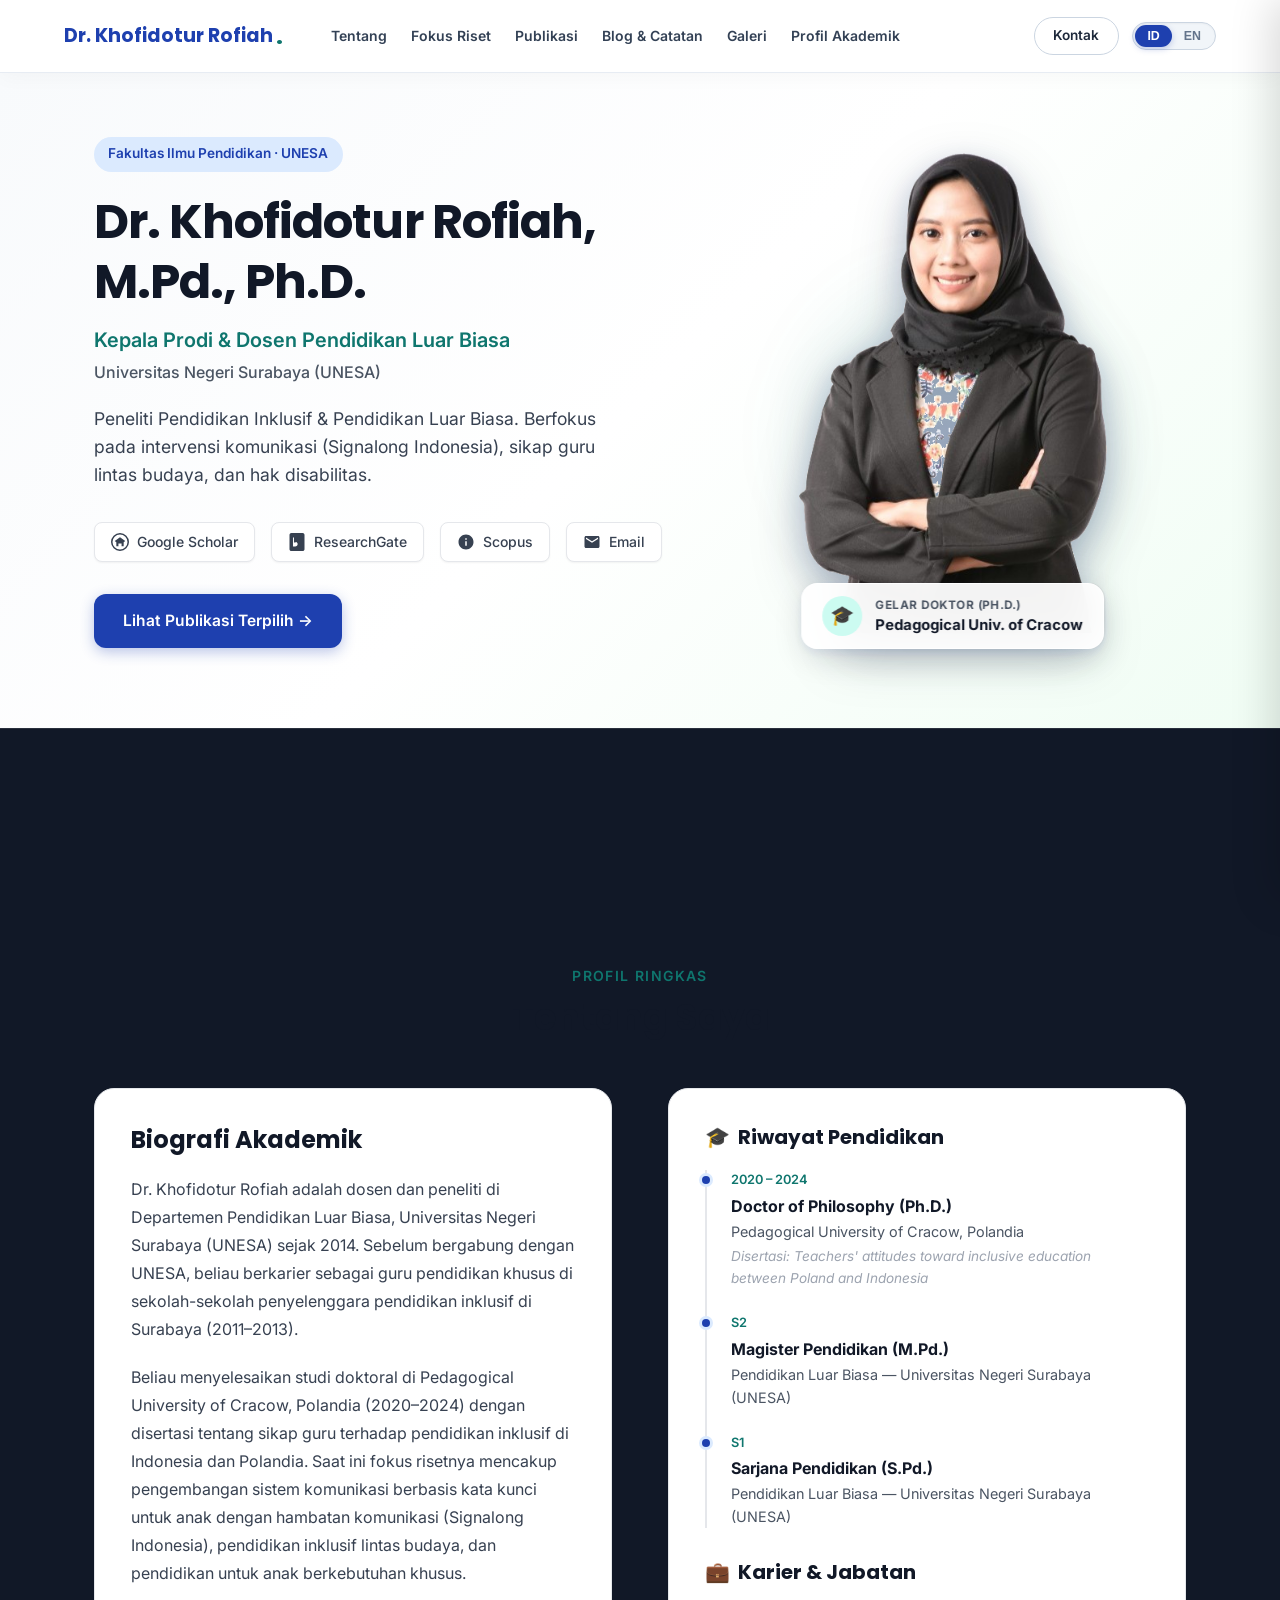
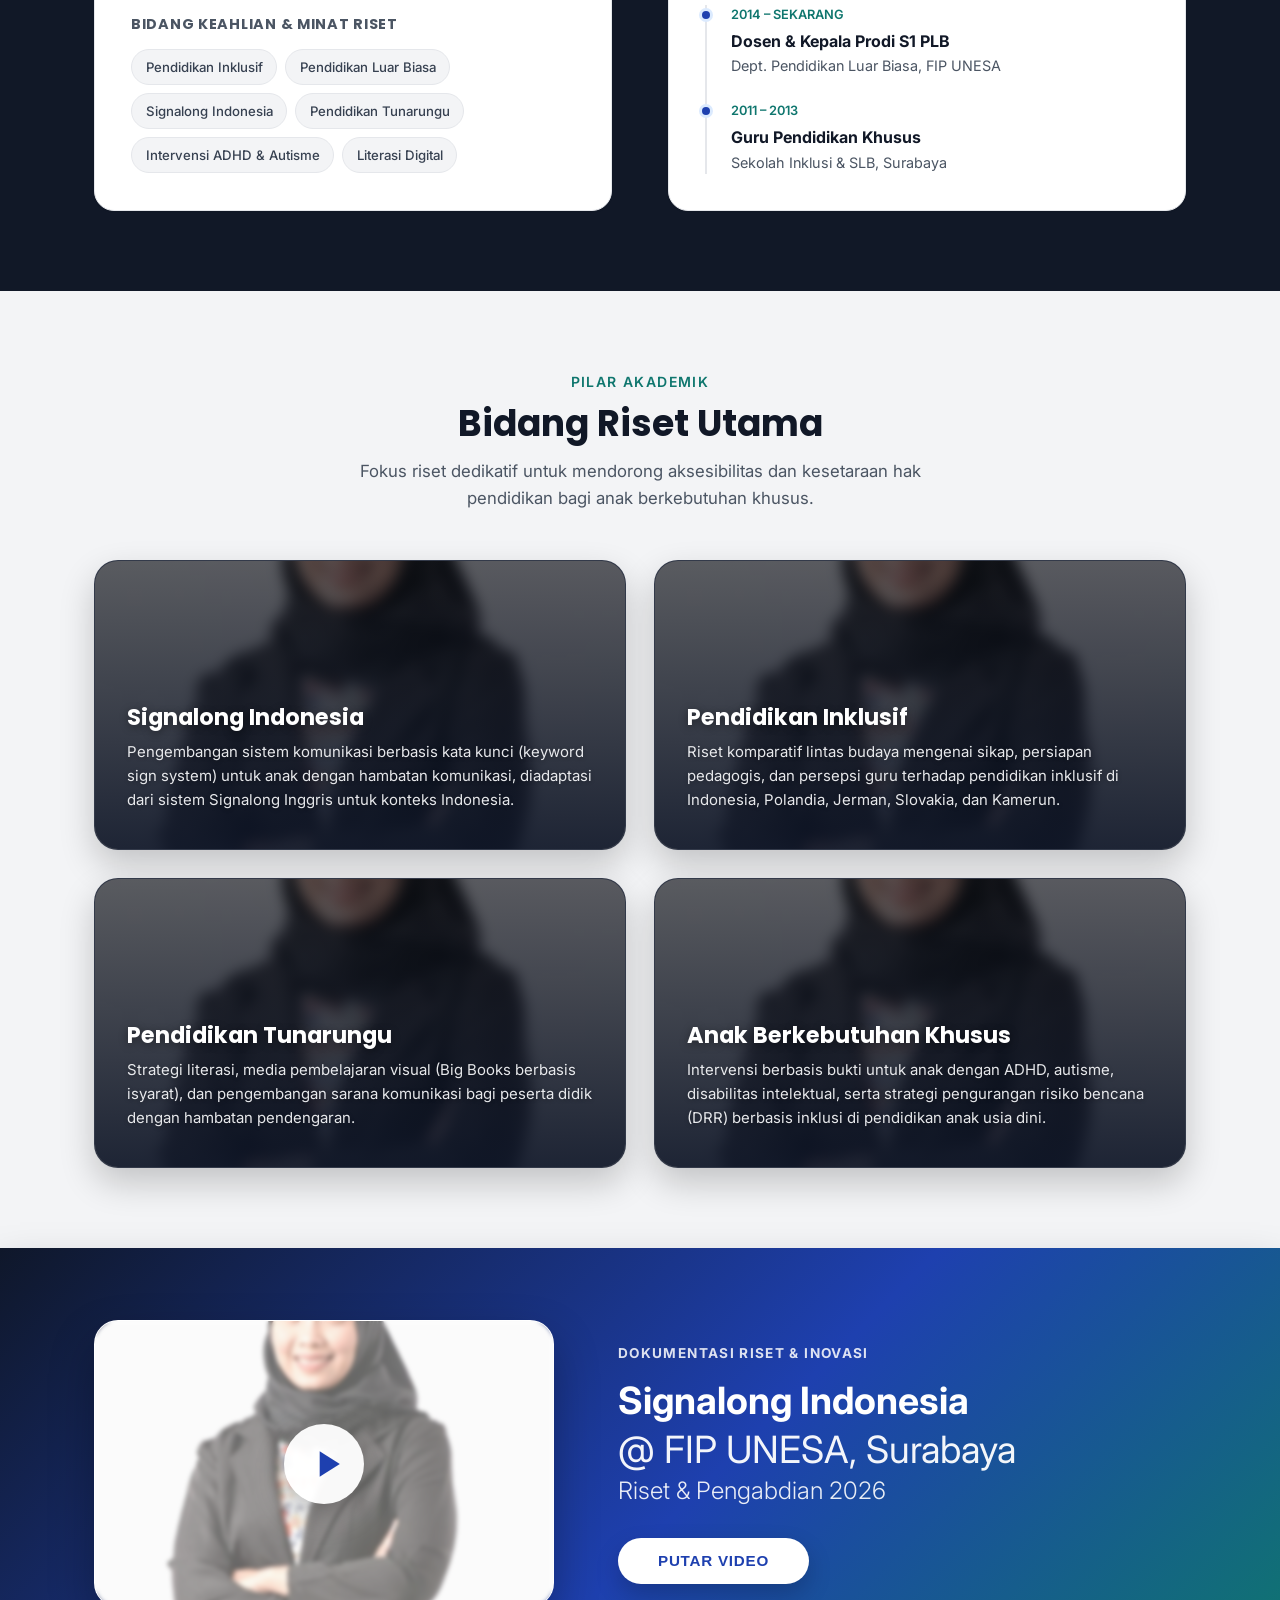
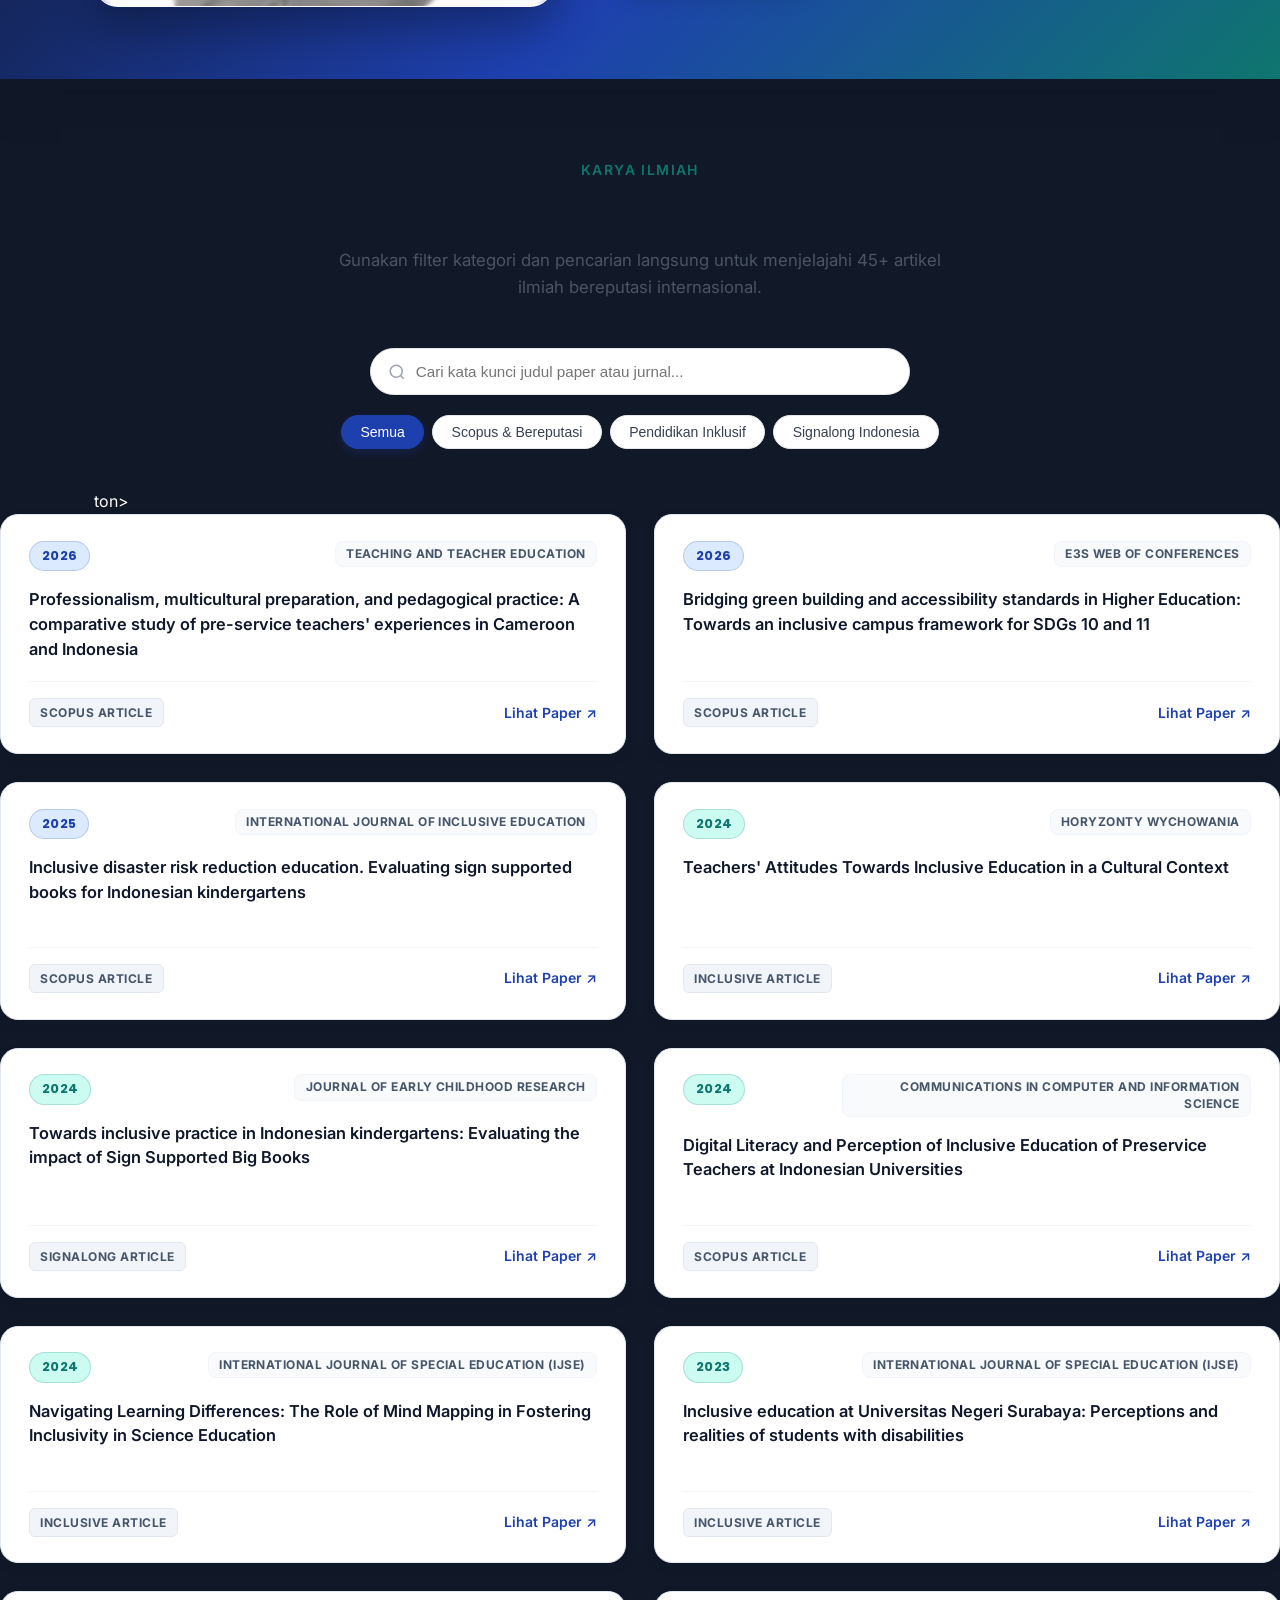
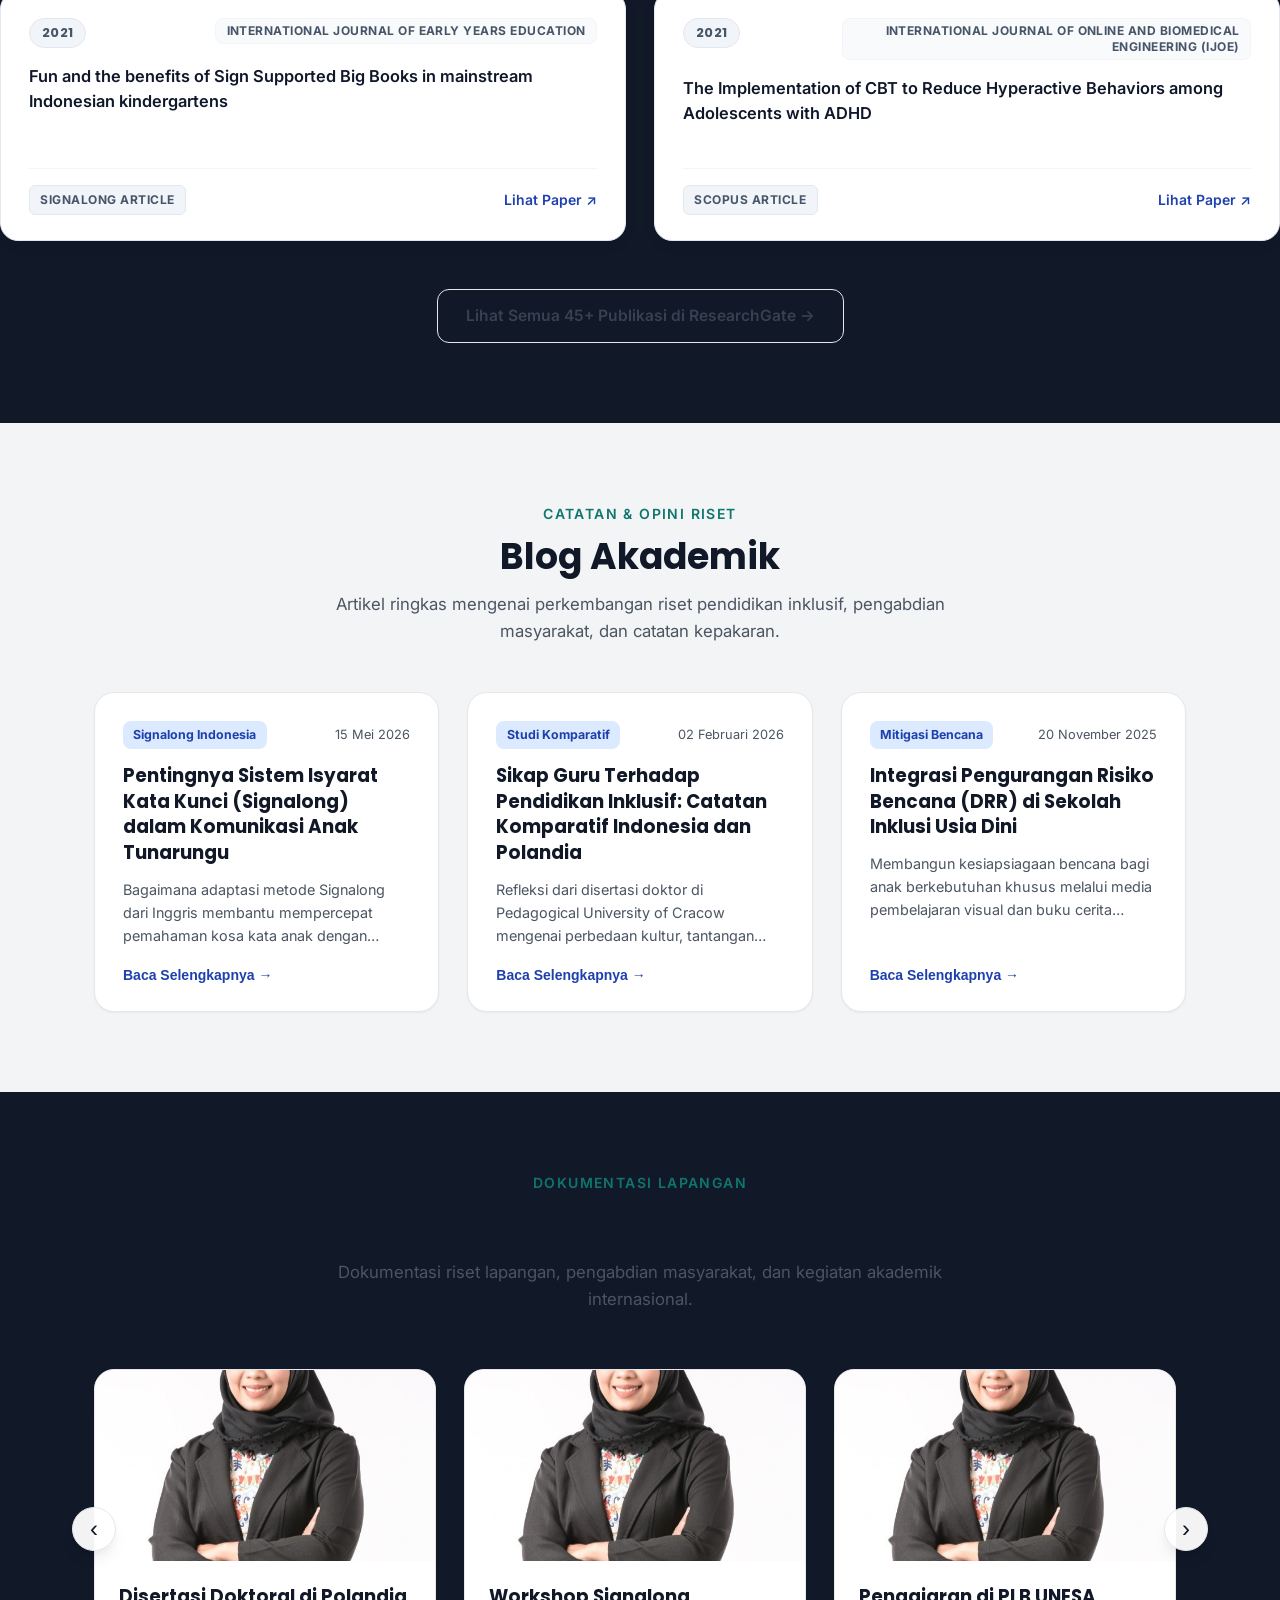
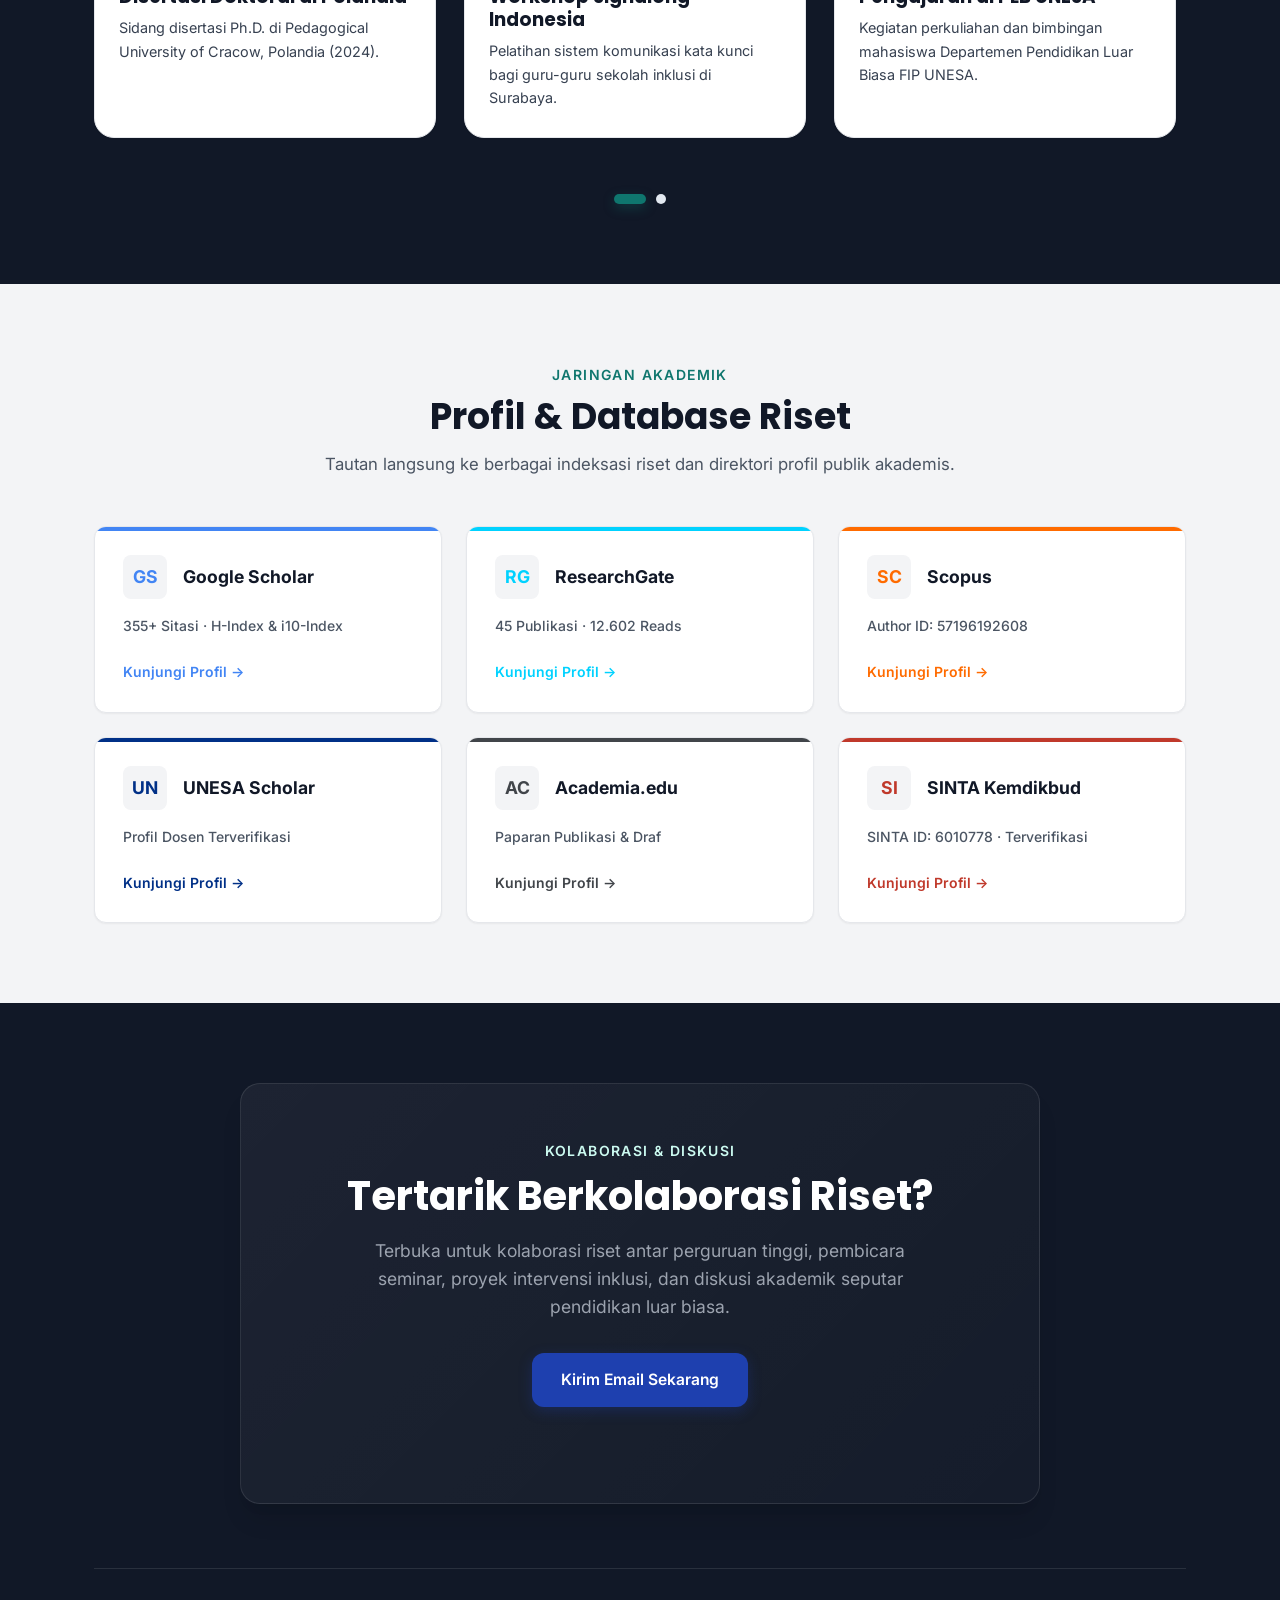
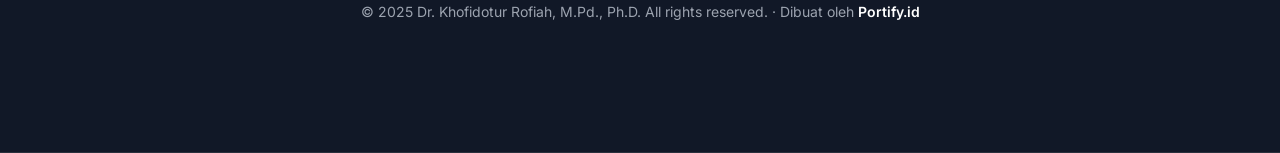
==== commit ef99f3b2: "feat: integrate full bilingual (ID/EN) i18n translation engine across 100% of website sections" ====
--- a/index.html
+++ b/index.html
@@ -205,19 +205,17 @@
         </div>
       </div>
     </div>
-  </section>
-
-  <!-- About Section -->
+    <!-- About Section -->
   <section id="about" class="section-pad about-section">
     <div class="container">
       <div class="section-header">
-        <span class="section-subtitle">Profil Ringkas</span>
-        <h2 class="section-title">Tentang Saya</h2>
+        <span class="section-subtitle" data-i18n="about_subtitle">Profil Ringkas</span>
+        <h2 class="section-title" data-i18n="about_title">Tentang Saya</h2>
       </div>
 
       <div class="about-grid">
         <div class="bio-card">
-          <h3>Biografi Akademik</h3>
+          <h3 data-i18n="about_bio_title">Biografi Akademik</h3>
           <p class="bio-text">
             Dr. Khofidotur Rofiah adalah dosen dan peneliti di Departemen Pendidikan Luar Biasa, Universitas Negeri Surabaya (UNESA) sejak 2014. Sebelum bergabung dengan UNESA, beliau berkarier sebagai guru pendidikan khusus di sekolah-sekolah penyelenggara pendidikan inklusif di Surabaya (2011–2013).
           </p>
@@ -225,7 +223,7 @@
             Beliau menyelesaikan studi doktoral di Pedagogical University of Cracow, Polandia (2020–2024) dengan disertasi tentang sikap guru terhadap pendidikan inklusif di Indonesia dan Polandia. Saat ini fokus risetnya mencakup pengembangan sistem komunikasi berbasis kata kunci untuk anak dengan hambatan komunikasi (Signalong Indonesia), pendidikan inklusif lintas budaya, dan pendidikan untuk anak berkebutuhan khusus.
           </p>
 
-          <h4 class="skills-heading">Bidang Keahlian &amp; Minat Riset</h4>
+          <h4 class="skills-heading" data-i18n="about_skills_title">Bidang Keahlian &amp; Minat Riset</h4>
           <div class="skills-wrapper">
             <span class="skill-chip">Pendidikan Inklusif</span>
             <span class="skill-chip">Pendidikan Luar Biasa</span>
@@ -240,7 +238,7 @@
           <!-- Riwayat Pendidikan -->
           <div class="timeline-group">
             <h3 class="timeline-group-title">
-              <span>🎓</span> Riwayat Pendidikan
+              <span>🎓</span> <span data-i18n="timeline_edu">Riwayat Pendidikan</span>
             </h3>
             <div class="timeline-list">
               <div class="timeline-item">
@@ -265,7 +263,7 @@
           <!-- Riwayat Karier -->
           <div class="timeline-group" style="margin-top: 2rem;">
             <h3 class="timeline-group-title">
-              <span>💼</span> Karier &amp; Jabatan
+              <span>💼</span> <span data-i18n="timeline_exp">Karier &amp; Jabatan</span>
             </h3>
             <div class="timeline-list">
               <div class="timeline-item">
@@ -292,7 +290,7 @@
       <div class="section-header">
         <span class="section-subtitle" data-i18n="research_subtitle">Pilar Akademik</span>
         <h2 class="section-title" data-i18n="research_title">Bidang Riset Utama</h2>
-        <p class="section-desc">Fokus riset dedikatif untuk mendorong aksesibilitas dan kesetaraan hak pendidikan bagi anak berkebutuhan khusus.</p>
+        <p class="section-desc" data-i18n="research_desc">Fokus riset dedikatif untuk mendorong aksesibilitas dan kesetaraan hak pendidikan bagi anak berkebutuhan khusus.</p>
       </div>
 
       <div class="research-grid" id="research-cards-container">
@@ -362,13 +360,13 @@
 
         <!-- Right Content Text -->
         <div class="full-video-content">
-          <p class="full-video-tag">DOKUMENTASI RISET &amp; INOVASI</p>
+          <p class="full-video-tag" data-i18n="video_tag">DOKUMENTASI RISET &amp; INOVASI</p>
           <h2 class="full-video-title">
             Signalong Indonesia<br>
             <span>@ FIP UNESA, Surabaya</span><br>
             <small>Riset &amp; Pengabdian 2026</small>
           </h2>
-          <button class="full-video-btn" id="video-btn-trigger">PUTAR VIDEO</button>
+          <button class="full-video-btn" id="video-btn-trigger" data-i18n="video_btn">PUTAR VIDEO</button>
         </div>
       </div>
     </div>
@@ -378,9 +376,9 @@
   <section id="publications" class="section-pad">
     <div class="container">
       <div class="section-header">
-        <span class="section-subtitle">Karya Ilmiah</span>
-        <h2 class="section-title">Publikasi &amp; Jurnal Terpilih</h2>
-        <p class="section-desc">Gunakan filter kategori dan pencarian langsung untuk menjelajahi 45+ artikel ilmiah bereputasi internasional.</p>
+        <span class="section-subtitle" data-i18n="pub_subtitle">Karya Ilmiah</span>
+        <h2 class="section-title" data-i18n="pub_title">Publikasi &amp; Jurnal Terpilih</h2>
+        <p class="section-desc" data-i18n="pub_desc">Gunakan filter kategori dan pencarian langsung untuk menjelajahi 45+ artikel ilmiah bereputasi internasional.</p>
       </div>
 
       <!-- Pro Feature: Live Search & Category Filter Pills -->
@@ -391,10 +389,12 @@
         </div>
 
         <div class="filter-pills-wrapper">
-          <button class="filter-btn active" data-filter="all">Semua (10)</button>
-          <button class="filter-btn" data-filter="scopus">Scopus &amp; Bereputasi</button>
-          <button class="filter-btn" data-filter="inclusive">Pendidikan Inklusif</button>
-          <button class="filter-btn" data-filter="signalong">Signalong Indonesia</button>
+          <button class="filter-btn active" data-filter="all" data-i18n="filter_all">Semua</button>
+          <button class="filter-btn" data-filter="scopus" data-i18n="filter_scopus">Scopus &amp; Bereputasi</button>
+          <button class="filter-btn" data-filter="inclusive" data-i18n="filter_inclusive">Pendidikan Inklusif</button>
+          <button class="filter-btn" data-filter="signalong" data-i18n="filter_signalong">Signalong Indonesia</button>
+        </div>
+      </div>ton>
         </div>
       </div>
 
@@ -563,9 +563,9 @@
   <section id="blog" class="section-pad bg-light" style="background-color: var(--bg-alt);">
     <div class="container">
       <div class="section-header">
-        <span class="section-subtitle">Catatan &amp; Opini Riset</span>
-        <h2 class="section-title">Blog Akademik</h2>
-        <p class="section-desc">Artikel ringkas mengenai perkembangan riset pendidikan inklusif, pengabdian masyarakat, dan catatan kepakaran.</p>
+        <span class="section-subtitle" data-i18n="blog_subtitle">Catatan &amp; Opini Riset</span>
+        <h2 class="section-title" data-i18n="blog_title">Blog Akademik</h2>
+        <p class="section-desc" data-i18n="blog_desc">Artikel ringkas mengenai perkembangan riset pendidikan inklusif, pengabdian masyarakat, dan catatan kepakaran.</p>
       </div>
 
       <div id="blog-grid-container" class="blog-grid">
@@ -579,7 +579,7 @@
             <h3 class="blog-title">Pentingnya Sistem Isyarat Kata Kunci (Signalong) dalam Komunikasi Anak Tunarungu</h3>
             <p class="blog-summary">Bagaimana adaptasi metode Signalong dari Inggris membantu mempercepat pemahaman kosa kata anak dengan hambatan pendengaran dan komunikasi di TK inklusi Indonesia.</p>
           </div>
-          <button class="blog-read-btn" data-id="post-1">Baca Selengkapnya →</button>
+          <button class="blog-read-btn" data-id="post-1" data-i18n="blog_read_btn">Baca Selengkapnya →</button>
         </article>
 
         <!-- Blog 2 -->
@@ -592,7 +592,7 @@
             <h3 class="blog-title">Sikap Guru Terhadap Pendidikan Inklusif: Catatan Komparatif Indonesia dan Polandia</h3>
             <p class="blog-summary">Refleksi dari disertasi doktor di Pedagogical University of Cracow mengenai perbedaan kultur, tantangan pedagogis, dan kesiapan fasilitas pendukung inklusi.</p>
           </div>
-          <button class="blog-read-btn" data-id="post-2">Baca Selengkapnya →</button>
+          <button class="blog-read-btn" data-id="post-2" data-i18n="blog_read_btn">Baca Selengkapnya →</button>
         </article>
 
         <!-- Blog 3 -->
@@ -605,7 +605,7 @@
             <h3 class="blog-title">Integrasi Pengurangan Risiko Bencana (DRR) di Sekolah Inklusi Usia Dini</h3>
             <p class="blog-summary">Membangun kesiapsiagaan bencana bagi anak berkebutuhan khusus melalui media pembelajaran visual dan buku cerita berbasis isyarat.</p>
           </div>
-          <button class="blog-read-btn" data-id="post-3">Baca Selengkapnya →</button>
+          <button class="blog-read-btn" data-id="post-3" data-i18n="blog_read_btn">Baca Selengkapnya →</button>
         </article>
       </div>
     </div>
@@ -617,7 +617,7 @@
       <div class="section-header">
         <span class="section-subtitle" data-i18n="gallery_subtitle">Dokumentasi Lapangan</span>
         <h2 class="section-title" data-i18n="gallery_title">Galeri Kegiatan &amp; Pengabdian</h2>
-        <p class="section-desc">Dokumentasi riset lapangan, pengabdian masyarakat, dan kegiatan akademik internasional.</p>
+        <p class="section-desc" data-i18n="gallery_desc">Dokumentasi riset lapangan, pengabdian masyarakat, dan kegiatan akademik internasional.</p>
       </div>
 
       <div class="gallery-slider-wrapper">
@@ -681,9 +681,9 @@
   <section id="profiles" class="section-pad" style="background-color: var(--bg-alt);">
     <div class="container">
       <div class="section-header">
-        <span class="section-subtitle">Jaringan Akademik</span>
-        <h2 class="section-title">Profil &amp; Database Riset</h2>
-        <p class="section-desc">Tautan langsung ke berbagai indeksasi riset dan direktori profil publik akademis.</p>
+        <span class="section-subtitle" data-i18n="profiles_subtitle">Jaringan Akademik</span>
+        <h2 class="section-title" data-i18n="profiles_title">Profil &amp; Database Riset</h2>
+        <p class="section-desc" data-i18n="profiles_desc">Tautan langsung ke berbagai indeksasi riset dan direktori profil publik akademis.</p>
       </div>
 
       <div class="profiles-grid">
@@ -696,7 +696,7 @@
             </div>
             <p class="profile-stat">355+ Sitasi · H-Index &amp; i10-Index</p>
           </div>
-          <a href="https://scholar.google.com/citations?user=hOzHm2EAAAAJ" target="_blank" rel="noopener noreferrer" class="profile-btn">Kunjungi Profil →</a>
+          <a href="https://scholar.google.com/citations?user=hOzHm2EAAAAJ" target="_blank" rel="noopener noreferrer" class="profile-btn" data-i18n="profile_visit_btn">Kunjungi Profil →</a>
         </div>
 
         <!-- ResearchGate -->
@@ -708,7 +708,7 @@
             </div>
             <p class="profile-stat">45 Publikasi · 12.602 Reads</p>
           </div>
-          <a href="https://www.researchgate.net/profile/Khofidotur-Rofiah" target="_blank" rel="noopener noreferrer" class="profile-btn">Kunjungi Profil →</a>
+          <a href="https://www.researchgate.net/profile/Khofidotur-Rofiah" target="_blank" rel="noopener noreferrer" class="profile-btn" data-i18n="profile_visit_btn">Kunjungi Profil →</a>
         </div>
 
         <!-- Scopus -->
@@ -720,7 +720,7 @@
             </div>
             <p class="profile-stat">Author ID: 57196192608</p>
           </div>
-          <a href="https://www.scopus.com/authid/detail.uri?authorId=57196192608" target="_blank" rel="noopener noreferrer" class="profile-btn">Kunjungi Profil →</a>
+          <a href="https://www.scopus.com/authid/detail.uri?authorId=57196192608" target="_blank" rel="noopener noreferrer" class="profile-btn" data-i18n="profile_visit_btn">Kunjungi Profil →</a>
         </div>
 
         <!-- UNESA Scholar -->
@@ -732,7 +732,7 @@
             </div>
             <p class="profile-stat">Profil Dosen Terverifikasi</p>
           </div>
-          <a href="https://scholar.unesa.ac.id" target="_blank" rel="noopener noreferrer" class="profile-btn">Kunjungi Profil →</a>
+          <a href="https://scholar.unesa.ac.id" target="_blank" rel="noopener noreferrer" class="profile-btn" data-i18n="profile_visit_btn">Kunjungi Profil →</a>
         </div>
 
         <!-- Academia.edu -->
@@ -744,7 +744,7 @@
             </div>
             <p class="profile-stat">Paparan Publikasi &amp; Draf</p>
           </div>
-          <a href="https://pascaunesa.academia.edu/khofidoturrofiah" target="_blank" rel="noopener noreferrer" class="profile-btn">Kunjungi Profil →</a>
+          <a href="https://pascaunesa.academia.edu/khofidoturrofiah" target="_blank" rel="noopener noreferrer" class="profile-btn" data-i18n="profile_visit_btn">Kunjungi Profil →</a>
         </div>
 
         <!-- SINTA Kemdikbud -->
@@ -756,7 +756,7 @@
             </div>
             <p class="profile-stat">SINTA ID: 6010778 · Terverifikasi</p>
           </div>
-          <a href="https://sinta.kemdikbud.go.id/authors/profile/6010778" target="_blank" rel="noopener noreferrer" class="profile-btn">Kunjungi Profil →</a>
+          <a href="https://sinta.kemdikbud.go.id/authors/profile/6010778" target="_blank" rel="noopener noreferrer" class="profile-btn" data-i18n="profile_visit_btn">Kunjungi Profil →</a>
         </div>
       </div>
     </div>
@@ -766,14 +766,14 @@
   <footer id="contact" class="contact-section">
     <div class="container">
       <div class="contact-box">
-        <span class="section-subtitle">Kolaborasi &amp; Diskusi</span>
-        <h2>Tertarik Berkolaborasi Riset?</h2>
-        <p>
+        <span class="section-subtitle" data-i18n="contact_subtitle">Kolaborasi &amp; Diskusi</span>
+        <h2 data-i18n="contact_title">Tertarik Berkolaborasi Riset?</h2>
+        <p data-i18n="contact_desc">
           Terbuka untuk kolaborasi riset antar perguruan tinggi, pembicara seminar, proyek intervensi inklusi, dan diskusi akademik seputar pendidikan luar biasa.
         </p>
 
         <div class="contact-actions">
-          <a href="mailto:khofidoturrofiah@unesa.ac.id" class="btn btn-primary">
+          <a href="mailto:khofidoturrofiah@unesa.ac.id" class="btn btn-primary" data-i18n="contact_btn">
             <svg width="18" height="18" viewBox="0 0 24 24" fill="currentColor"><path d="M20 4H4c-1.1 0-1.99.9-1.99 2L2 18c0 1.1.9 2 2 2h16c1.1 0 2-.9 2-2V6c0-1.1-.9-2-2-2zm0 4l-8 5-8-5V6l8 5 8-5v2z"/></svg>
             Kirim Email Sekarang
           </a>
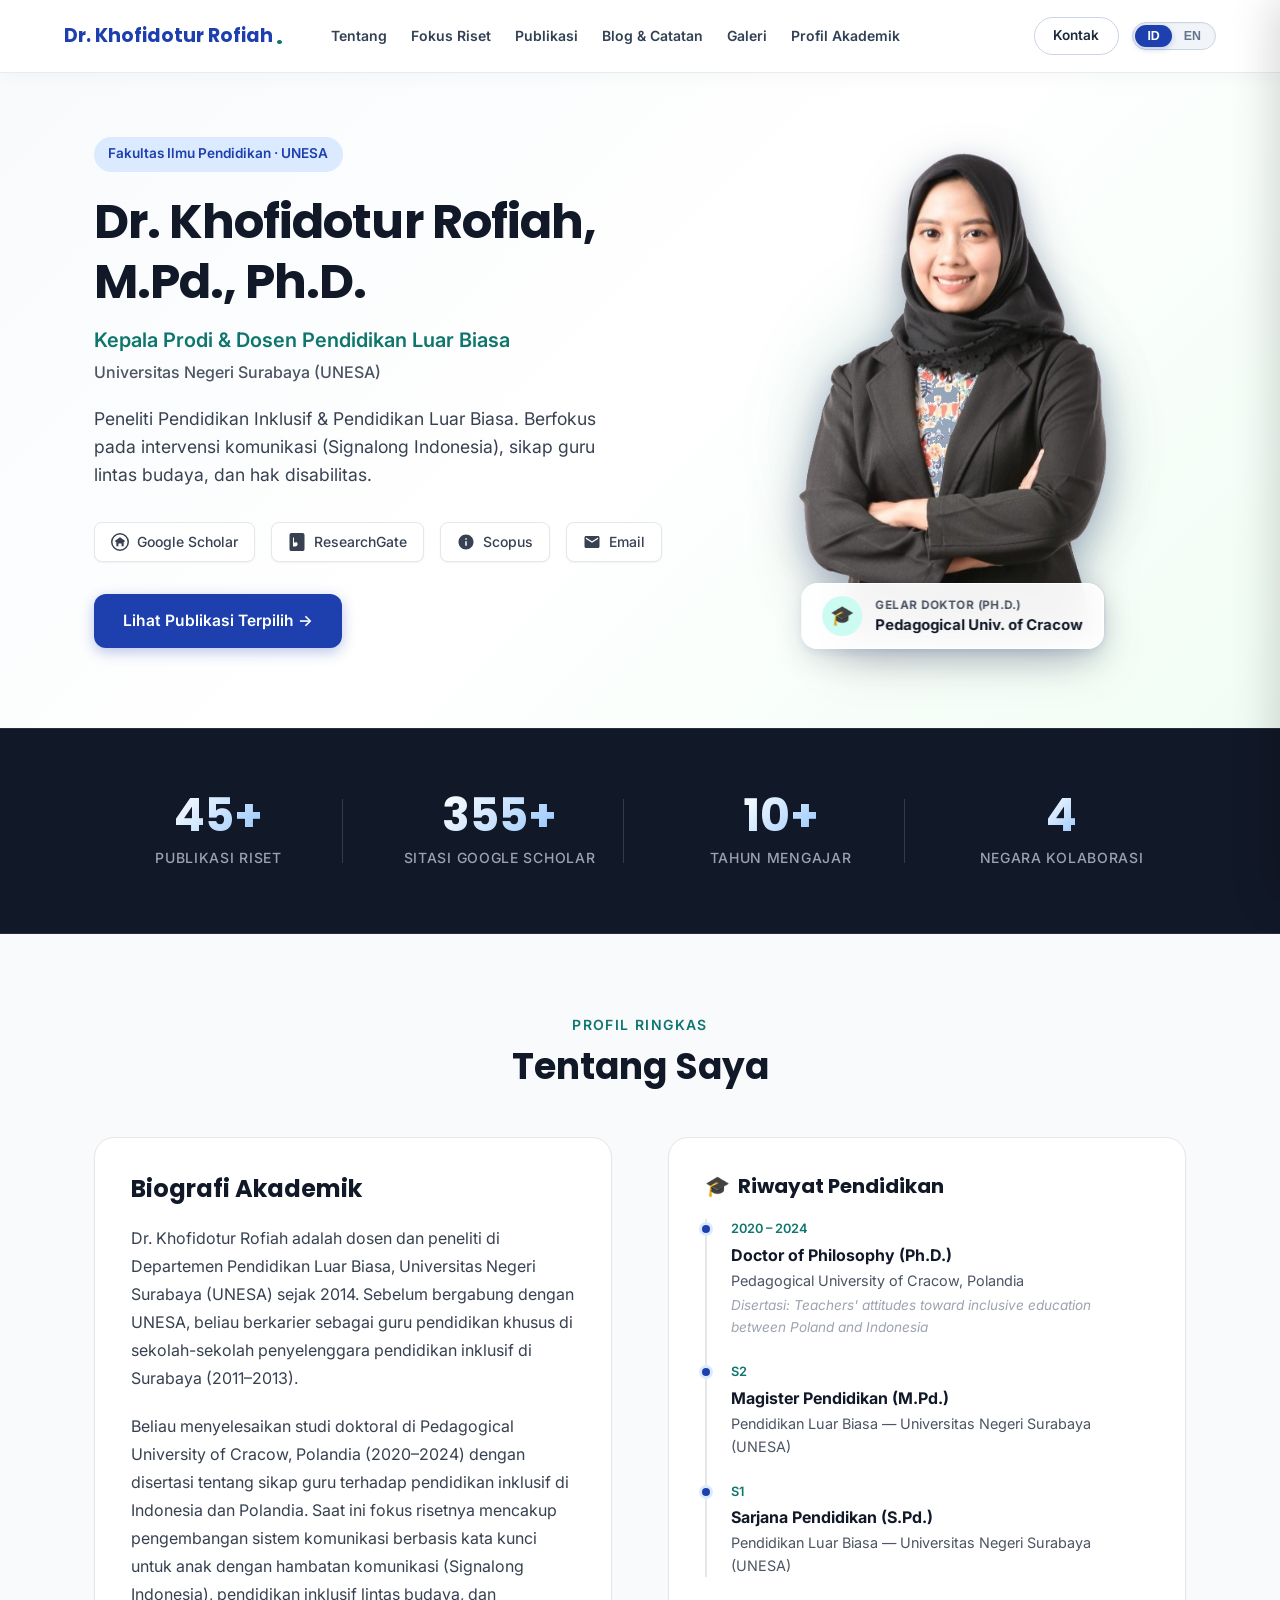
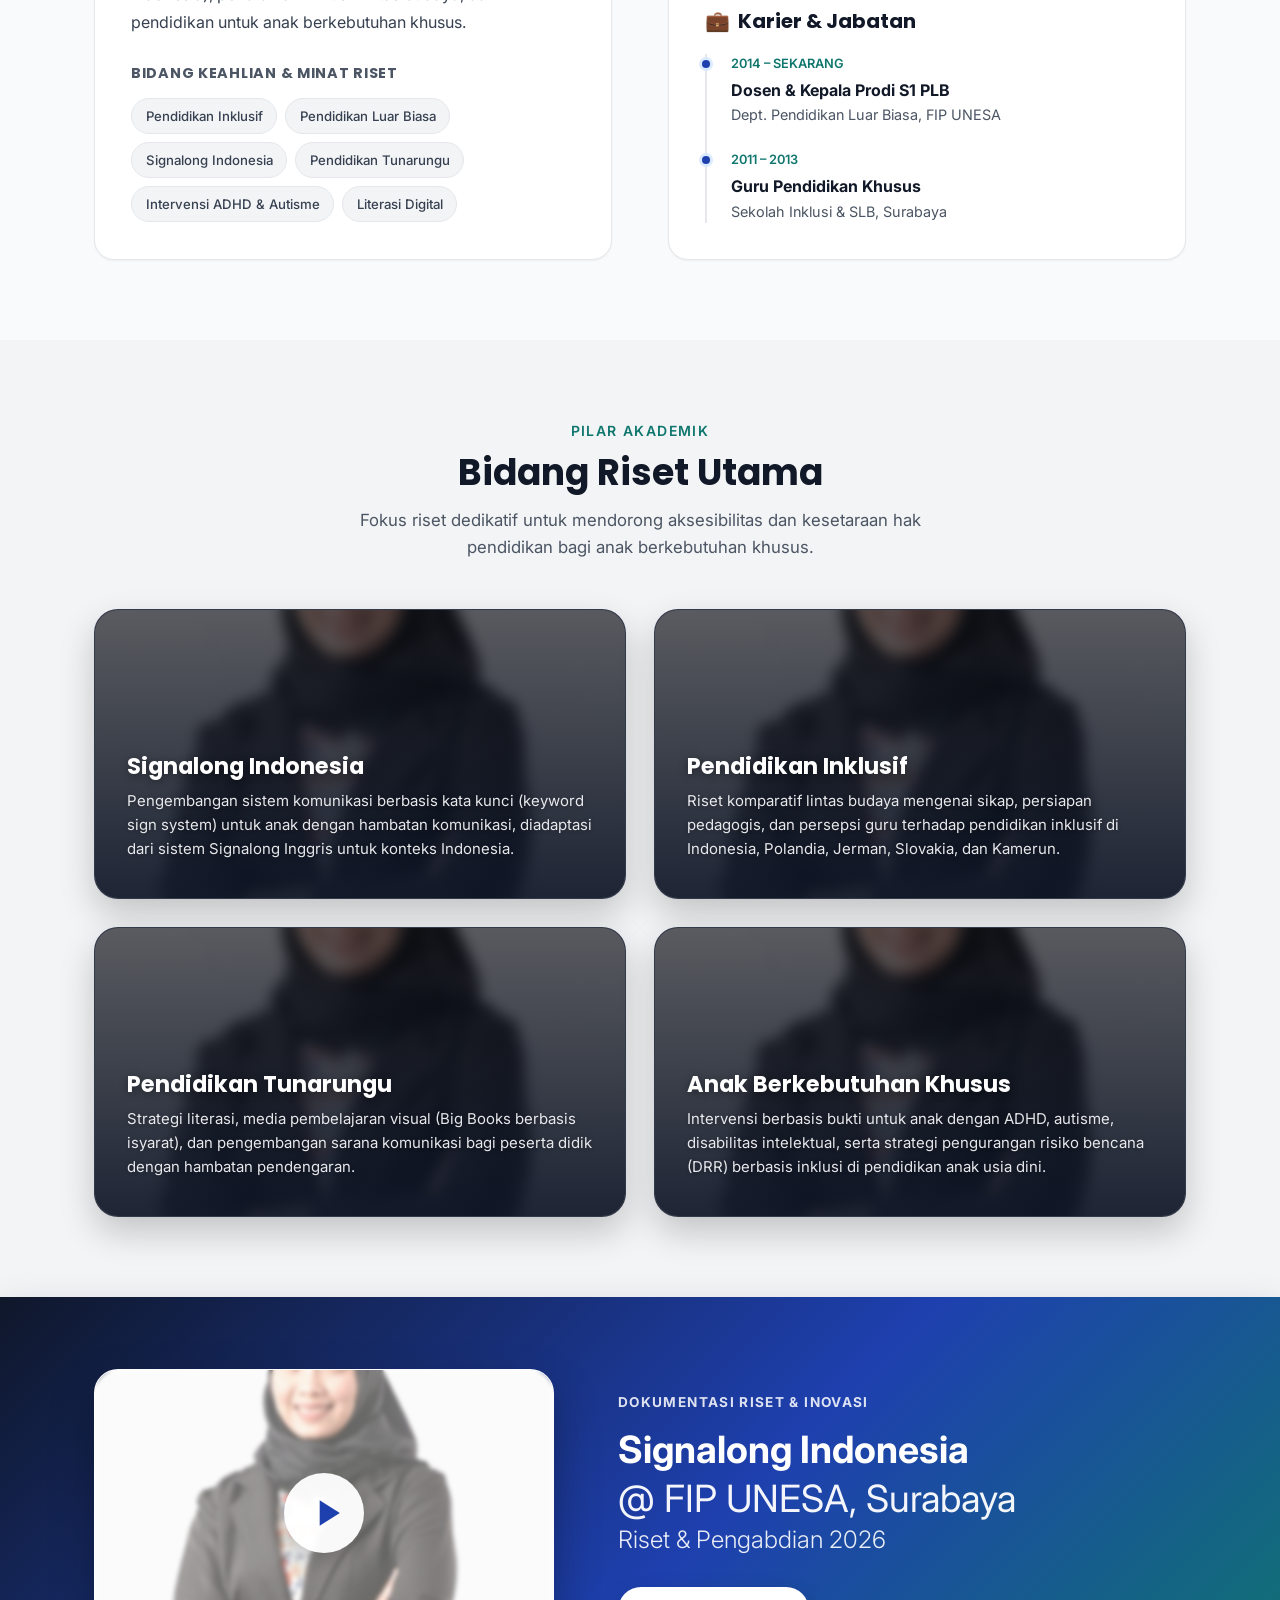
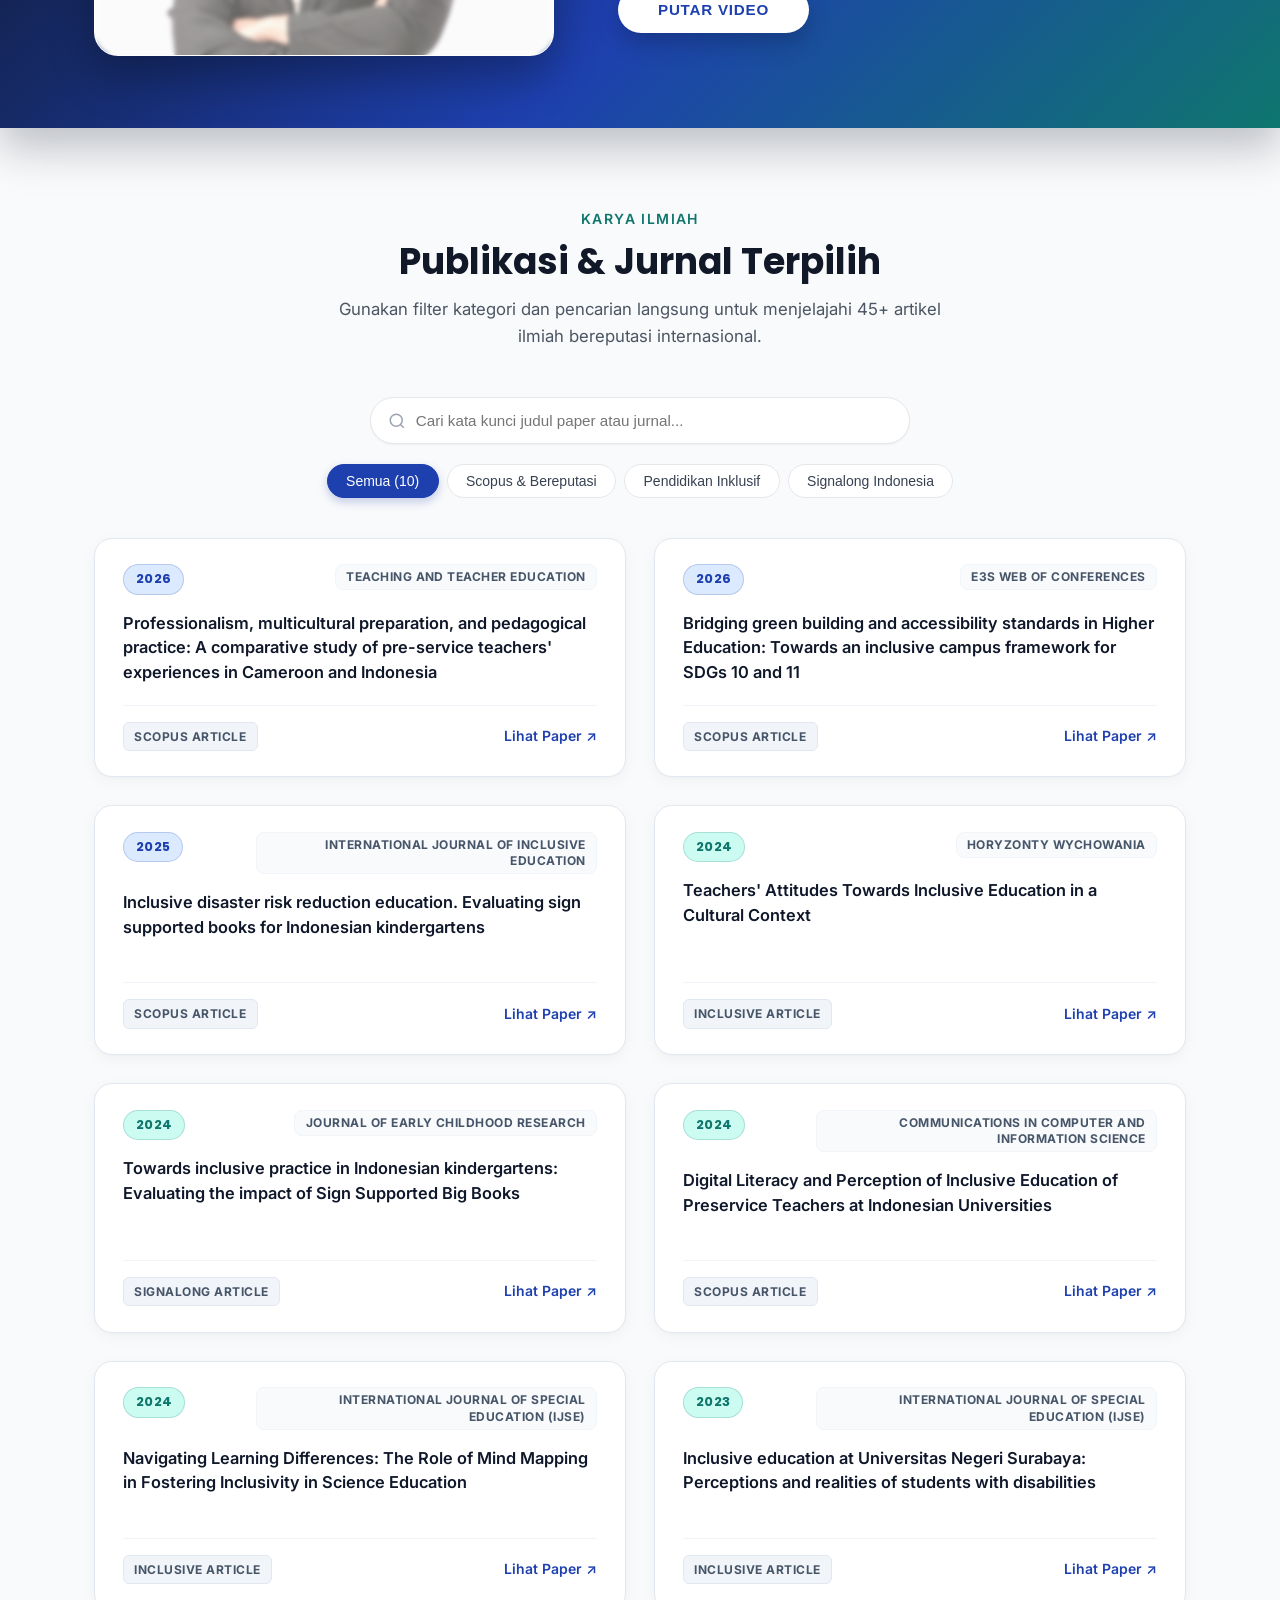
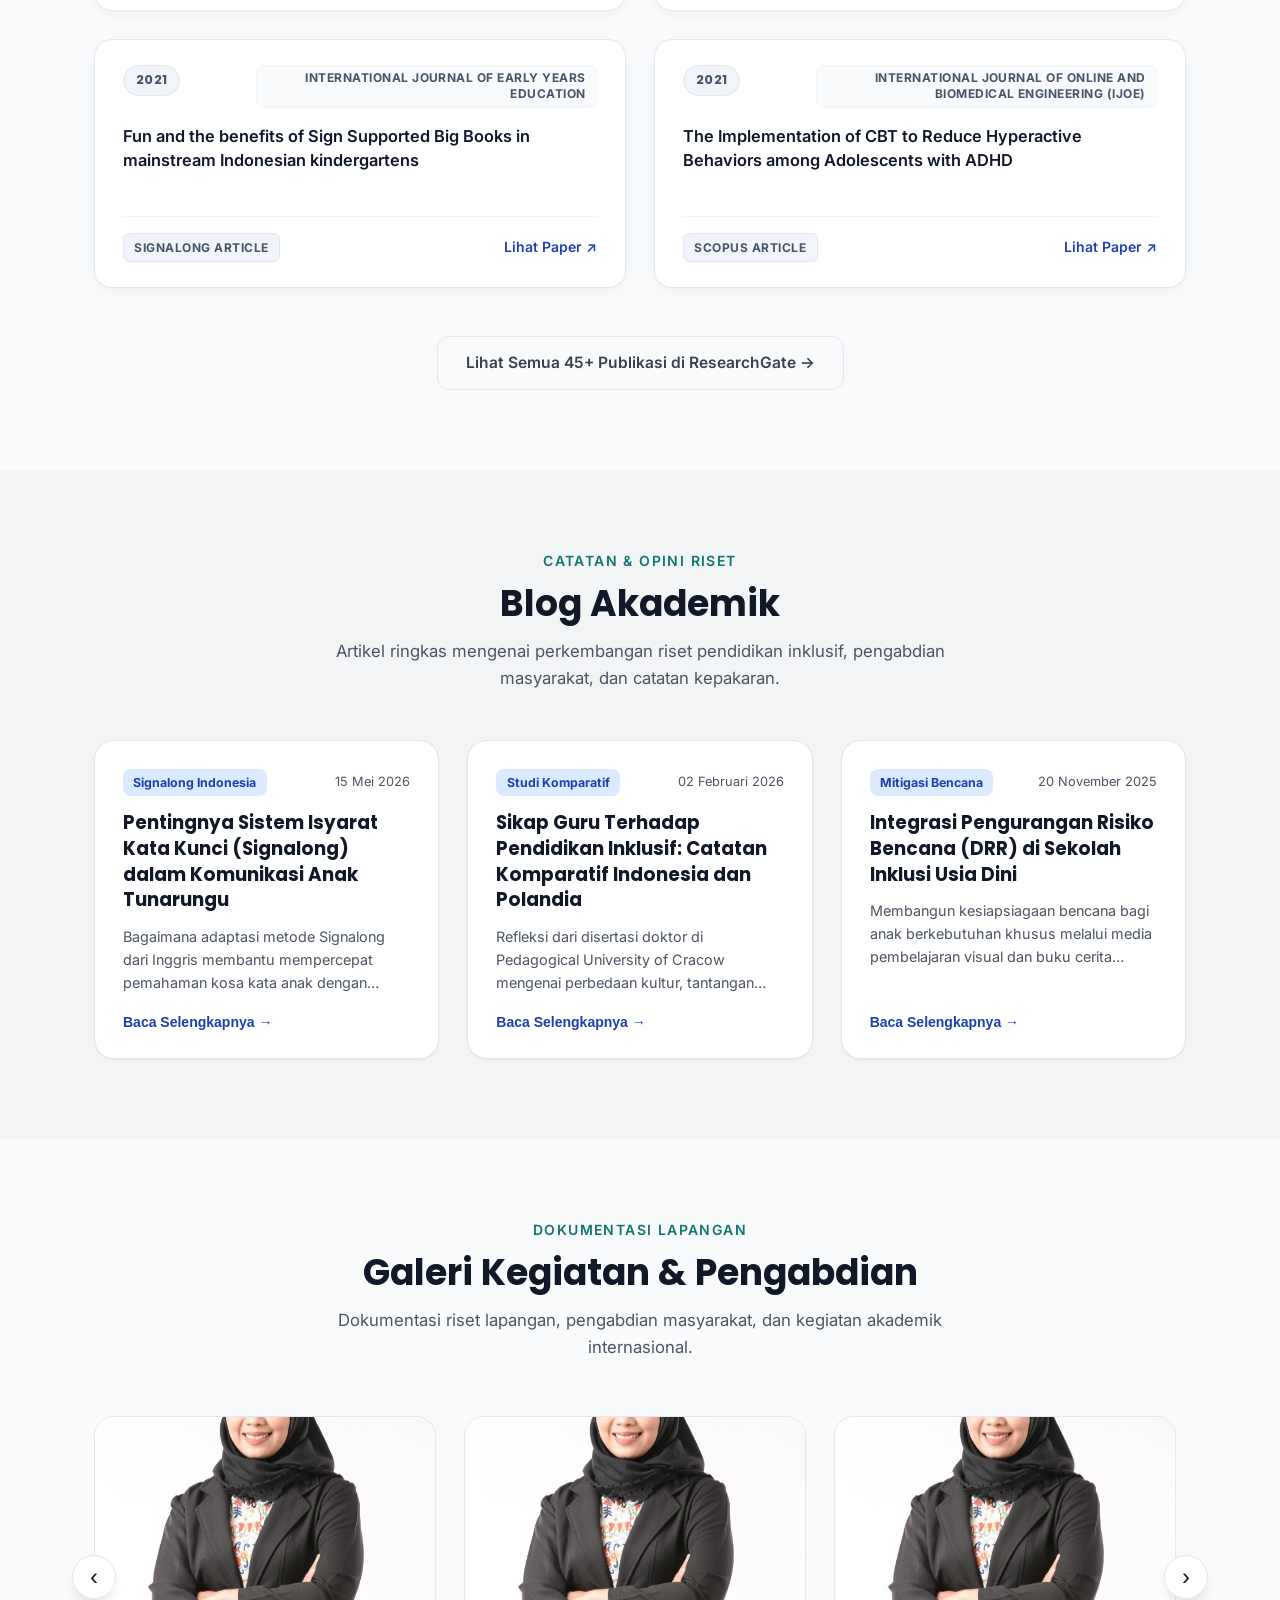
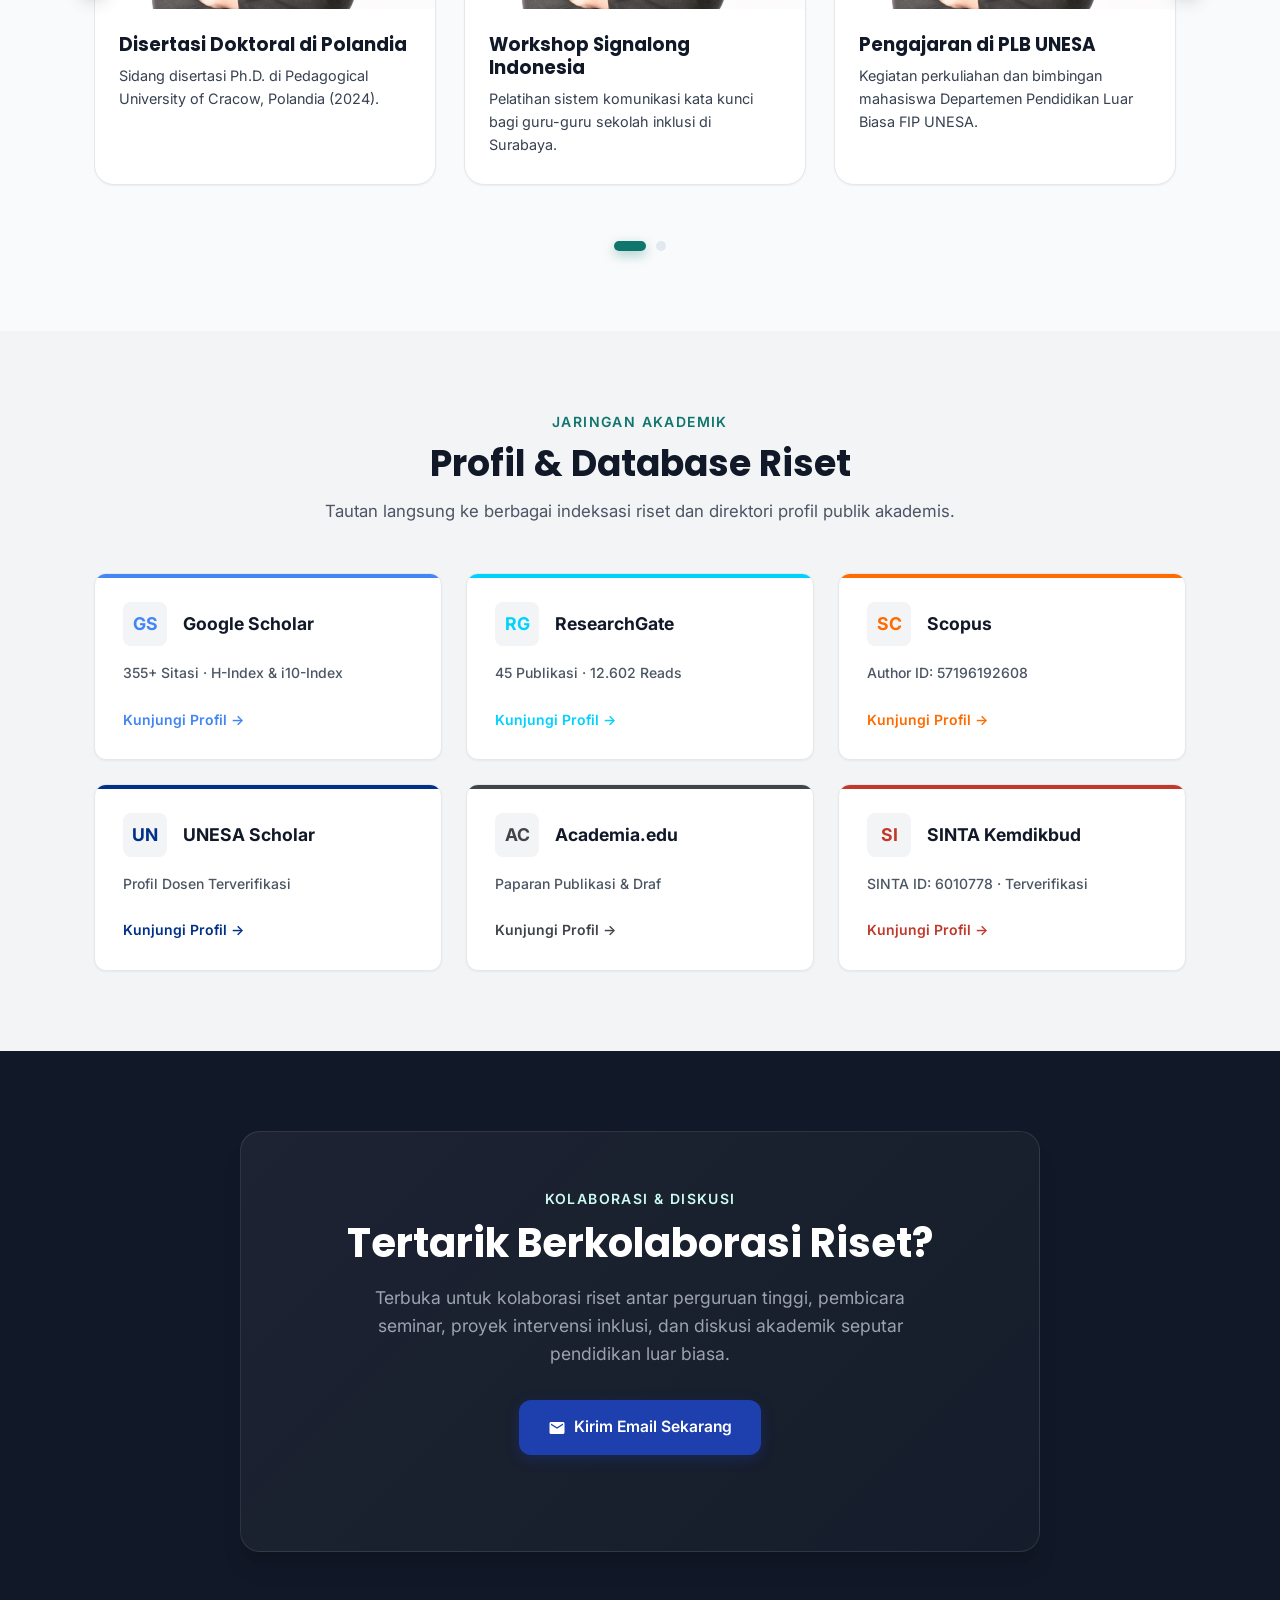
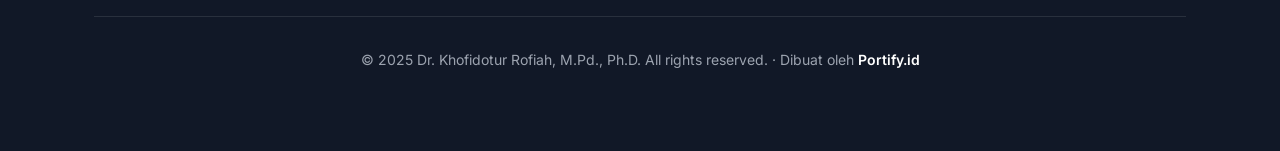
==== commit 515d2524: "Revert "feat: integrate full bilingual (ID/EN) i18n translation engine across 100% of website sectio" ====
--- a/index.html
+++ b/index.html
@@ -205,17 +205,19 @@
         </div>
       </div>
     </div>
-    <!-- About Section -->
+  </section>
+
+  <!-- About Section -->
   <section id="about" class="section-pad about-section">
     <div class="container">
       <div class="section-header">
-        <span class="section-subtitle" data-i18n="about_subtitle">Profil Ringkas</span>
-        <h2 class="section-title" data-i18n="about_title">Tentang Saya</h2>
+        <span class="section-subtitle">Profil Ringkas</span>
+        <h2 class="section-title">Tentang Saya</h2>
       </div>
 
       <div class="about-grid">
         <div class="bio-card">
-          <h3 data-i18n="about_bio_title">Biografi Akademik</h3>
+          <h3>Biografi Akademik</h3>
           <p class="bio-text">
             Dr. Khofidotur Rofiah adalah dosen dan peneliti di Departemen Pendidikan Luar Biasa, Universitas Negeri Surabaya (UNESA) sejak 2014. Sebelum bergabung dengan UNESA, beliau berkarier sebagai guru pendidikan khusus di sekolah-sekolah penyelenggara pendidikan inklusif di Surabaya (2011–2013).
           </p>
@@ -223,7 +225,7 @@
             Beliau menyelesaikan studi doktoral di Pedagogical University of Cracow, Polandia (2020–2024) dengan disertasi tentang sikap guru terhadap pendidikan inklusif di Indonesia dan Polandia. Saat ini fokus risetnya mencakup pengembangan sistem komunikasi berbasis kata kunci untuk anak dengan hambatan komunikasi (Signalong Indonesia), pendidikan inklusif lintas budaya, dan pendidikan untuk anak berkebutuhan khusus.
           </p>
 
-          <h4 class="skills-heading" data-i18n="about_skills_title">Bidang Keahlian &amp; Minat Riset</h4>
+          <h4 class="skills-heading">Bidang Keahlian &amp; Minat Riset</h4>
           <div class="skills-wrapper">
             <span class="skill-chip">Pendidikan Inklusif</span>
             <span class="skill-chip">Pendidikan Luar Biasa</span>
@@ -238,7 +240,7 @@
           <!-- Riwayat Pendidikan -->
           <div class="timeline-group">
             <h3 class="timeline-group-title">
-              <span>🎓</span> <span data-i18n="timeline_edu">Riwayat Pendidikan</span>
+              <span>🎓</span> Riwayat Pendidikan
             </h3>
             <div class="timeline-list">
               <div class="timeline-item">
@@ -263,7 +265,7 @@
           <!-- Riwayat Karier -->
           <div class="timeline-group" style="margin-top: 2rem;">
             <h3 class="timeline-group-title">
-              <span>💼</span> <span data-i18n="timeline_exp">Karier &amp; Jabatan</span>
+              <span>💼</span> Karier &amp; Jabatan
             </h3>
             <div class="timeline-list">
               <div class="timeline-item">
@@ -290,7 +292,7 @@
       <div class="section-header">
         <span class="section-subtitle" data-i18n="research_subtitle">Pilar Akademik</span>
         <h2 class="section-title" data-i18n="research_title">Bidang Riset Utama</h2>
-        <p class="section-desc" data-i18n="research_desc">Fokus riset dedikatif untuk mendorong aksesibilitas dan kesetaraan hak pendidikan bagi anak berkebutuhan khusus.</p>
+        <p class="section-desc">Fokus riset dedikatif untuk mendorong aksesibilitas dan kesetaraan hak pendidikan bagi anak berkebutuhan khusus.</p>
       </div>
 
       <div class="research-grid" id="research-cards-container">
@@ -360,13 +362,13 @@
 
         <!-- Right Content Text -->
         <div class="full-video-content">
-          <p class="full-video-tag" data-i18n="video_tag">DOKUMENTASI RISET &amp; INOVASI</p>
+          <p class="full-video-tag">DOKUMENTASI RISET &amp; INOVASI</p>
           <h2 class="full-video-title">
             Signalong Indonesia<br>
             <span>@ FIP UNESA, Surabaya</span><br>
             <small>Riset &amp; Pengabdian 2026</small>
           </h2>
-          <button class="full-video-btn" id="video-btn-trigger" data-i18n="video_btn">PUTAR VIDEO</button>
+          <button class="full-video-btn" id="video-btn-trigger">PUTAR VIDEO</button>
         </div>
       </div>
     </div>
@@ -376,9 +378,9 @@
   <section id="publications" class="section-pad">
     <div class="container">
       <div class="section-header">
-        <span class="section-subtitle" data-i18n="pub_subtitle">Karya Ilmiah</span>
-        <h2 class="section-title" data-i18n="pub_title">Publikasi &amp; Jurnal Terpilih</h2>
-        <p class="section-desc" data-i18n="pub_desc">Gunakan filter kategori dan pencarian langsung untuk menjelajahi 45+ artikel ilmiah bereputasi internasional.</p>
+        <span class="section-subtitle">Karya Ilmiah</span>
+        <h2 class="section-title">Publikasi &amp; Jurnal Terpilih</h2>
+        <p class="section-desc">Gunakan filter kategori dan pencarian langsung untuk menjelajahi 45+ artikel ilmiah bereputasi internasional.</p>
       </div>
 
       <!-- Pro Feature: Live Search & Category Filter Pills -->
@@ -389,12 +391,10 @@
         </div>
 
         <div class="filter-pills-wrapper">
-          <button class="filter-btn active" data-filter="all" data-i18n="filter_all">Semua</button>
-          <button class="filter-btn" data-filter="scopus" data-i18n="filter_scopus">Scopus &amp; Bereputasi</button>
-          <button class="filter-btn" data-filter="inclusive" data-i18n="filter_inclusive">Pendidikan Inklusif</button>
-          <button class="filter-btn" data-filter="signalong" data-i18n="filter_signalong">Signalong Indonesia</button>
-        </div>
-      </div>ton>
+          <button class="filter-btn active" data-filter="all">Semua (10)</button>
+          <button class="filter-btn" data-filter="scopus">Scopus &amp; Bereputasi</button>
+          <button class="filter-btn" data-filter="inclusive">Pendidikan Inklusif</button>
+          <button class="filter-btn" data-filter="signalong">Signalong Indonesia</button>
         </div>
       </div>
 
@@ -563,9 +563,9 @@
   <section id="blog" class="section-pad bg-light" style="background-color: var(--bg-alt);">
     <div class="container">
       <div class="section-header">
-        <span class="section-subtitle" data-i18n="blog_subtitle">Catatan &amp; Opini Riset</span>
-        <h2 class="section-title" data-i18n="blog_title">Blog Akademik</h2>
-        <p class="section-desc" data-i18n="blog_desc">Artikel ringkas mengenai perkembangan riset pendidikan inklusif, pengabdian masyarakat, dan catatan kepakaran.</p>
+        <span class="section-subtitle">Catatan &amp; Opini Riset</span>
+        <h2 class="section-title">Blog Akademik</h2>
+        <p class="section-desc">Artikel ringkas mengenai perkembangan riset pendidikan inklusif, pengabdian masyarakat, dan catatan kepakaran.</p>
       </div>
 
       <div id="blog-grid-container" class="blog-grid">
@@ -579,7 +579,7 @@
             <h3 class="blog-title">Pentingnya Sistem Isyarat Kata Kunci (Signalong) dalam Komunikasi Anak Tunarungu</h3>
             <p class="blog-summary">Bagaimana adaptasi metode Signalong dari Inggris membantu mempercepat pemahaman kosa kata anak dengan hambatan pendengaran dan komunikasi di TK inklusi Indonesia.</p>
           </div>
-          <button class="blog-read-btn" data-id="post-1" data-i18n="blog_read_btn">Baca Selengkapnya →</button>
+          <button class="blog-read-btn" data-id="post-1">Baca Selengkapnya →</button>
         </article>
 
         <!-- Blog 2 -->
@@ -592,7 +592,7 @@
             <h3 class="blog-title">Sikap Guru Terhadap Pendidikan Inklusif: Catatan Komparatif Indonesia dan Polandia</h3>
             <p class="blog-summary">Refleksi dari disertasi doktor di Pedagogical University of Cracow mengenai perbedaan kultur, tantangan pedagogis, dan kesiapan fasilitas pendukung inklusi.</p>
           </div>
-          <button class="blog-read-btn" data-id="post-2" data-i18n="blog_read_btn">Baca Selengkapnya →</button>
+          <button class="blog-read-btn" data-id="post-2">Baca Selengkapnya →</button>
         </article>
 
         <!-- Blog 3 -->
@@ -605,7 +605,7 @@
             <h3 class="blog-title">Integrasi Pengurangan Risiko Bencana (DRR) di Sekolah Inklusi Usia Dini</h3>
             <p class="blog-summary">Membangun kesiapsiagaan bencana bagi anak berkebutuhan khusus melalui media pembelajaran visual dan buku cerita berbasis isyarat.</p>
           </div>
-          <button class="blog-read-btn" data-id="post-3" data-i18n="blog_read_btn">Baca Selengkapnya →</button>
+          <button class="blog-read-btn" data-id="post-3">Baca Selengkapnya →</button>
         </article>
       </div>
     </div>
@@ -617,7 +617,7 @@
       <div class="section-header">
         <span class="section-subtitle" data-i18n="gallery_subtitle">Dokumentasi Lapangan</span>
         <h2 class="section-title" data-i18n="gallery_title">Galeri Kegiatan &amp; Pengabdian</h2>
-        <p class="section-desc" data-i18n="gallery_desc">Dokumentasi riset lapangan, pengabdian masyarakat, dan kegiatan akademik internasional.</p>
+        <p class="section-desc">Dokumentasi riset lapangan, pengabdian masyarakat, dan kegiatan akademik internasional.</p>
       </div>
 
       <div class="gallery-slider-wrapper">
@@ -681,9 +681,9 @@
   <section id="profiles" class="section-pad" style="background-color: var(--bg-alt);">
     <div class="container">
       <div class="section-header">
-        <span class="section-subtitle" data-i18n="profiles_subtitle">Jaringan Akademik</span>
-        <h2 class="section-title" data-i18n="profiles_title">Profil &amp; Database Riset</h2>
-        <p class="section-desc" data-i18n="profiles_desc">Tautan langsung ke berbagai indeksasi riset dan direktori profil publik akademis.</p>
+        <span class="section-subtitle">Jaringan Akademik</span>
+        <h2 class="section-title">Profil &amp; Database Riset</h2>
+        <p class="section-desc">Tautan langsung ke berbagai indeksasi riset dan direktori profil publik akademis.</p>
       </div>
 
       <div class="profiles-grid">
@@ -696,7 +696,7 @@
             </div>
             <p class="profile-stat">355+ Sitasi · H-Index &amp; i10-Index</p>
           </div>
-          <a href="https://scholar.google.com/citations?user=hOzHm2EAAAAJ" target="_blank" rel="noopener noreferrer" class="profile-btn" data-i18n="profile_visit_btn">Kunjungi Profil →</a>
+          <a href="https://scholar.google.com/citations?user=hOzHm2EAAAAJ" target="_blank" rel="noopener noreferrer" class="profile-btn">Kunjungi Profil →</a>
         </div>
 
         <!-- ResearchGate -->
@@ -708,7 +708,7 @@
             </div>
             <p class="profile-stat">45 Publikasi · 12.602 Reads</p>
           </div>
-          <a href="https://www.researchgate.net/profile/Khofidotur-Rofiah" target="_blank" rel="noopener noreferrer" class="profile-btn" data-i18n="profile_visit_btn">Kunjungi Profil →</a>
+          <a href="https://www.researchgate.net/profile/Khofidotur-Rofiah" target="_blank" rel="noopener noreferrer" class="profile-btn">Kunjungi Profil →</a>
         </div>
 
         <!-- Scopus -->
@@ -720,7 +720,7 @@
             </div>
             <p class="profile-stat">Author ID: 57196192608</p>
           </div>
-          <a href="https://www.scopus.com/authid/detail.uri?authorId=57196192608" target="_blank" rel="noopener noreferrer" class="profile-btn" data-i18n="profile_visit_btn">Kunjungi Profil →</a>
+          <a href="https://www.scopus.com/authid/detail.uri?authorId=57196192608" target="_blank" rel="noopener noreferrer" class="profile-btn">Kunjungi Profil →</a>
         </div>
 
         <!-- UNESA Scholar -->
@@ -732,7 +732,7 @@
             </div>
             <p class="profile-stat">Profil Dosen Terverifikasi</p>
           </div>
-          <a href="https://scholar.unesa.ac.id" target="_blank" rel="noopener noreferrer" class="profile-btn" data-i18n="profile_visit_btn">Kunjungi Profil →</a>
+          <a href="https://scholar.unesa.ac.id" target="_blank" rel="noopener noreferrer" class="profile-btn">Kunjungi Profil →</a>
         </div>
 
         <!-- Academia.edu -->
@@ -744,7 +744,7 @@
             </div>
             <p class="profile-stat">Paparan Publikasi &amp; Draf</p>
           </div>
-          <a href="https://pascaunesa.academia.edu/khofidoturrofiah" target="_blank" rel="noopener noreferrer" class="profile-btn" data-i18n="profile_visit_btn">Kunjungi Profil →</a>
+          <a href="https://pascaunesa.academia.edu/khofidoturrofiah" target="_blank" rel="noopener noreferrer" class="profile-btn">Kunjungi Profil →</a>
         </div>
 
         <!-- SINTA Kemdikbud -->
@@ -756,7 +756,7 @@
             </div>
             <p class="profile-stat">SINTA ID: 6010778 · Terverifikasi</p>
           </div>
-          <a href="https://sinta.kemdikbud.go.id/authors/profile/6010778" target="_blank" rel="noopener noreferrer" class="profile-btn" data-i18n="profile_visit_btn">Kunjungi Profil →</a>
+          <a href="https://sinta.kemdikbud.go.id/authors/profile/6010778" target="_blank" rel="noopener noreferrer" class="profile-btn">Kunjungi Profil →</a>
         </div>
       </div>
     </div>
@@ -766,14 +766,14 @@
   <footer id="contact" class="contact-section">
     <div class="container">
       <div class="contact-box">
-        <span class="section-subtitle" data-i18n="contact_subtitle">Kolaborasi &amp; Diskusi</span>
-        <h2 data-i18n="contact_title">Tertarik Berkolaborasi Riset?</h2>
-        <p data-i18n="contact_desc">
+        <span class="section-subtitle">Kolaborasi &amp; Diskusi</span>
+        <h2>Tertarik Berkolaborasi Riset?</h2>
+        <p>
           Terbuka untuk kolaborasi riset antar perguruan tinggi, pembicara seminar, proyek intervensi inklusi, dan diskusi akademik seputar pendidikan luar biasa.
         </p>
 
         <div class="contact-actions">
-          <a href="mailto:khofidoturrofiah@unesa.ac.id" class="btn btn-primary" data-i18n="contact_btn">
+          <a href="mailto:khofidoturrofiah@unesa.ac.id" class="btn btn-primary">
             <svg width="18" height="18" viewBox="0 0 24 24" fill="currentColor"><path d="M20 4H4c-1.1 0-1.99.9-1.99 2L2 18c0 1.1.9 2 2 2h16c1.1 0 2-.9 2-2V6c0-1.1-.9-2-2-2zm0 4l-8 5-8-5V6l8 5 8-5v2z"/></svg>
             Kirim Email Sekarang
           </a>
